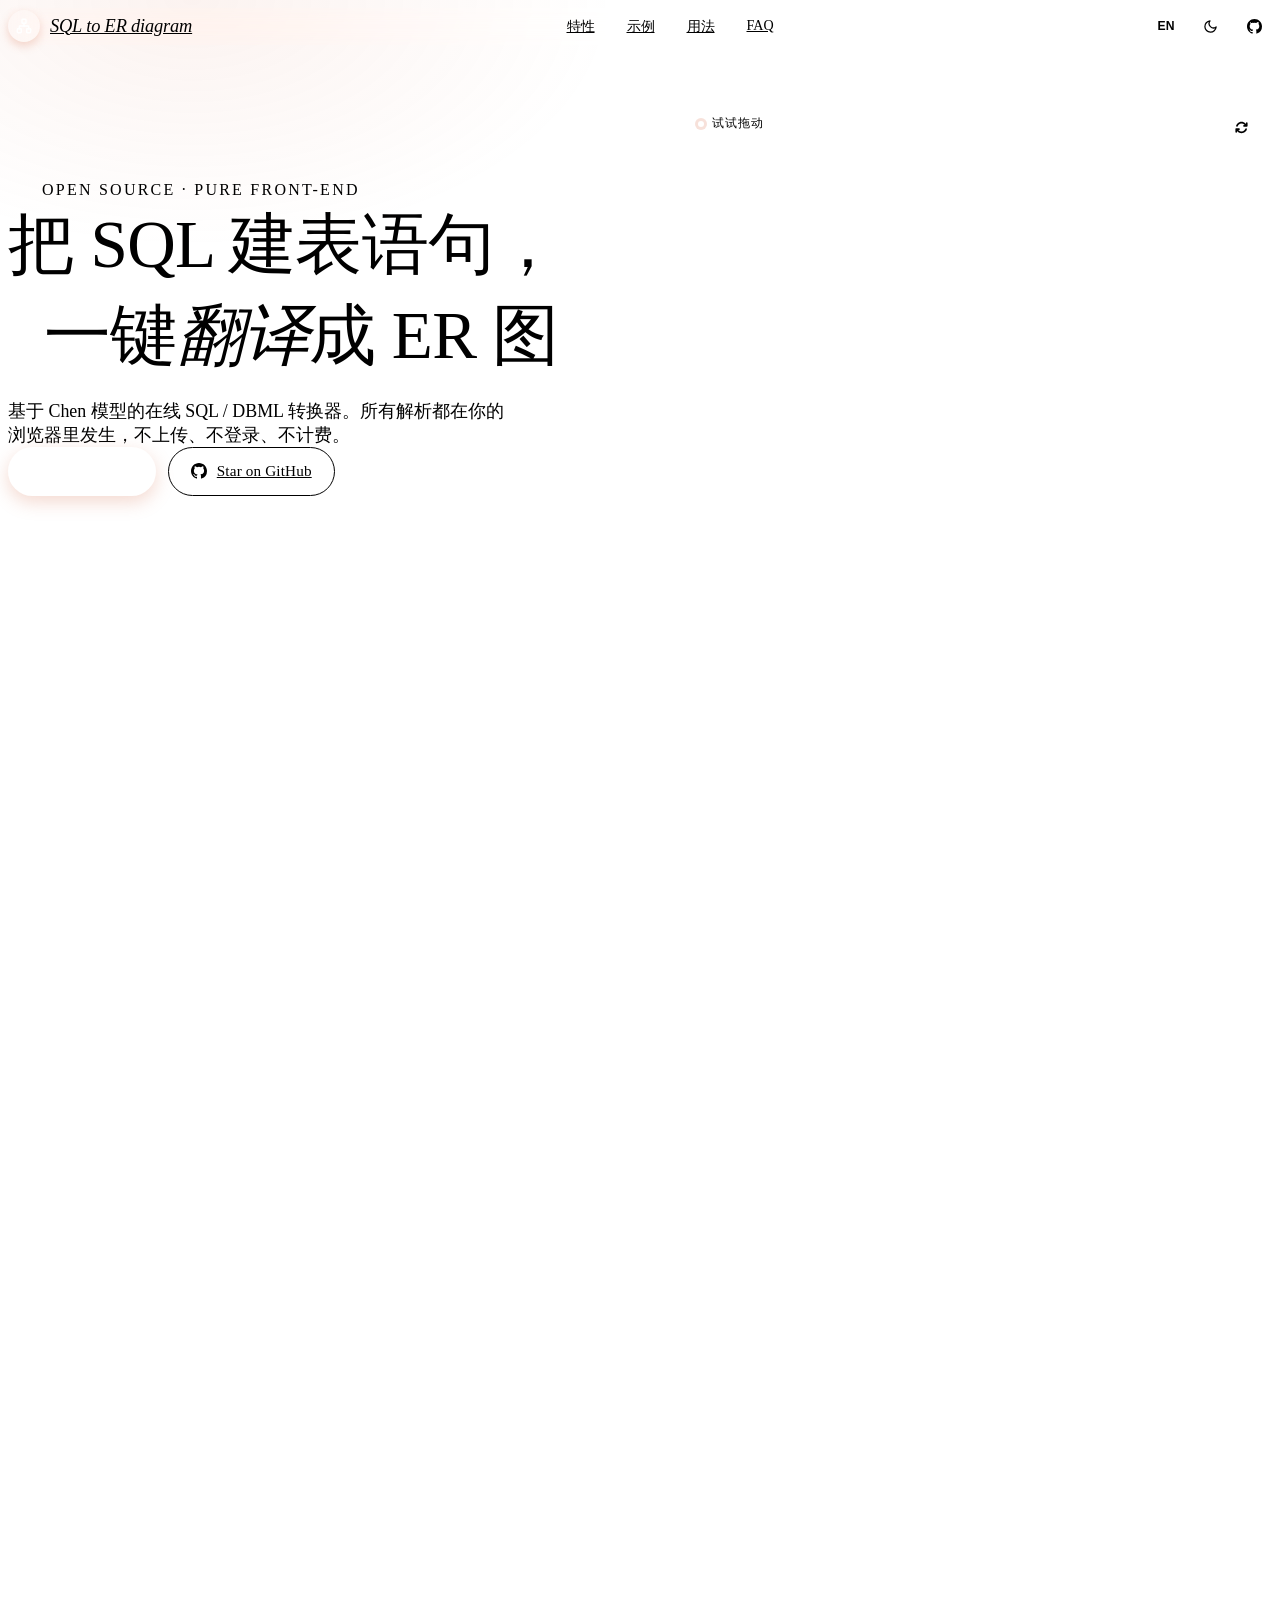
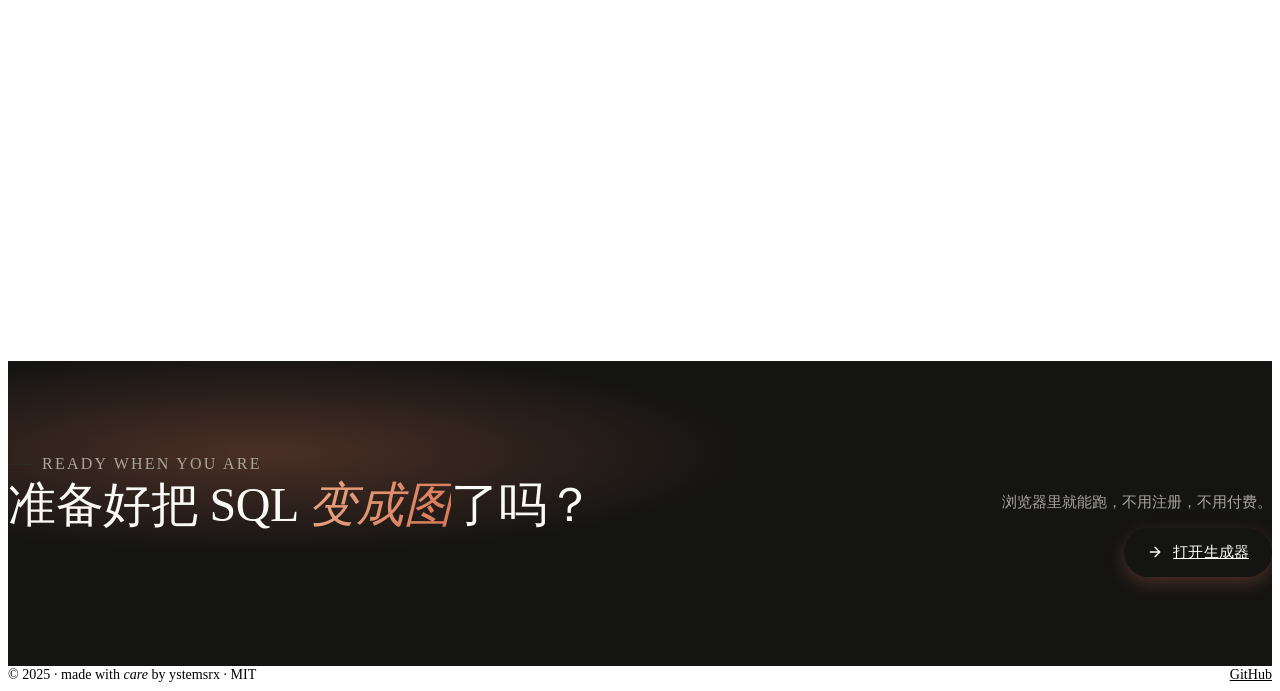
==== index.html @ 7aa025f8 "Add files via upload" ====
<!doctype html>
<html lang="zh-CN" data-theme="light">
  <head>
    <meta charset="UTF-8" />
    <meta name="viewport" content="width=device-width, initial-scale=1.0" />

    <!-- ── SEO: primary ────────────────────────────── -->
    <title>
      SQL 转 ER 图在线工具 · Chen 模型生成器 | SQL / DBML to ER Diagram — sql2er
    </title>
    <meta
      name="description"
      content="免费在线 SQL 转 ER 图工具：把 CREATE TABLE 建表语句或 DBML 一键生成 Chen 模型实体-关系图。纯前端运行，数据不出浏览器，无需登录、不埋点；支持 PostgreSQL / MySQL / SQLite 语法，节点可拖动、双击改名，可导出 SVG / PNG。Free online tool to convert SQL & DBML into Chen-model ER diagrams, 100% client-side and open source."
    />
    <meta
      name="keywords"
      content="SQL 转 ER 图, SQL 转 ER 图在线工具, 免费 SQL 转 ER 图,ER 图生成器, ER图在线生成, 实体关系图, Chen 模型, 陈氏模型, 数据库建模工具, CREATE TABLE 可视化, DBML 转 ER 图, 数据库 ER 图, PostgreSQL ER 图, MySQL ER 图, SQLite ER 图, 开源 ER 工具, sql2er, SQL to ER diagram, ER diagram generator, Chen model ERD, DBML to ER, database diagram, entity relationship diagram, free ER tool, open source ERD, PostgreSQL ER diagram, MySQL ER diagram"
    />
    <meta name="author" content="ystemsrx" />
    <meta
      name="robots"
      content="index, follow, max-image-preview:large, max-snippet:-1, max-video-preview:-1"
    />
    <meta
      name="googlebot"
      content="index, follow, max-image-preview:large, max-snippet:-1"
    />
    <meta name="bingbot" content="index, follow" />
    <meta
      name="theme-color"
      content="#ECE9E0"
      media="(prefers-color-scheme: light)"
    />
    <meta
      name="theme-color"
      content="#1A1916"
      media="(prefers-color-scheme: dark)"
    />
    <meta name="format-detection" content="telephone=no" />
    <meta name="referrer" content="strict-origin-when-cross-origin" />
    <meta name="application-name" content="sql2er" />
    <meta name="apple-mobile-web-app-title" content="sql2er" />
    <link rel="canonical" href="https://ystemsrx.github.io/sql_to_ER/" />
    <link
      rel="alternate"
      hreflang="zh-CN"
      href="https://ystemsrx.github.io/sql_to_ER/"
    />
    <link
      rel="alternate"
      hreflang="en"
      href="https://ystemsrx.github.io/sql_to_ER/"
    />
    <link
      rel="alternate"
      hreflang="x-default"
      href="https://ystemsrx.github.io/sql_to_ER/"
    />

    <!-- ── SEO: Open Graph ─────────────────────────── -->
    <meta property="og:type" content="website" />
    <meta property="og:site_name" content="sql2er · SQL 转 ER 图" />
    <meta
      property="og:title"
      content="SQL 转 ER 图在线工具 · Chen 模型生成器 | SQL / DBML to ER Diagram"
    />
    <meta
      property="og:description"
      content="把 SQL CREATE TABLE 或 DBML 一键转成 Chen 模型 ER 图，纯前端、开源、免登录。Turn SQL / DBML into Chen-model ER diagrams — free, open source, 100% client-side."
    />
    <meta property="og:url" content="https://ystemsrx.github.io/sql_to_ER/" />
    <meta
      property="og:image"
      content="https://ystemsrx.github.io/sql_to_ER/assets/eg1.png"
    />
    <meta
      property="og:image:alt"
      content="sql2er 生成的 Chen 模型 ER 图示例 / Example Chen-model ER diagram produced by sql2er"
    />
    <meta property="og:locale" content="zh_CN" />
    <meta property="og:locale:alternate" content="en_US" />

    <!-- ── SEO: Twitter Card ────────────────────────── -->
    <meta name="twitter:card" content="summary_large_image" />
    <meta
      name="twitter:title"
      content="SQL 转 ER 图在线工具 · Chen 模型生成器 | sql2er"
    />
    <meta
      name="twitter:description"
      content="把 SQL / DBML 一键生成 Chen 模型 ER 图，纯前端、开源、免登录。Free online SQL & DBML → Chen-model ER diagram generator."
    />
    <meta
      name="twitter:image"
      content="https://ystemsrx.github.io/sql_to_ER/assets/eg1.png"
    />
    <meta
      name="twitter:image:alt"
      content="sql2er 生成的 Chen 模型 ER 图示例"
    />
    <meta name="twitter:creator" content="@ystemsrx" />

    <!-- ── SEO: Schema.org JSON-LD ──────────────────── -->
    <script type="application/ld+json">
      {
        "@context": "https://schema.org",
        "@type": "SoftwareApplication",
        "name": "sql2er · SQL 转 ER 图",
        "alternateName": [
          "sql2er",
          "SQL to ER diagram",
          "SQL / DBML → ER Diagram Generator",
          "SQL 转 ER 图在线工具",
          "Chen 模型 ER 图生成器",
          "数据库 ER 图生成器"
        ],
        "description": "免费开源、纯前端的 SQL / DBML 转 Chen 模型 ER 图在线工具。Free, open-source, pure front-end tool that converts SQL CREATE TABLE statements and DBML into Chen-model ER diagrams.",
        "url": "https://ystemsrx.github.io/sql_to_ER/",
        "image": "https://ystemsrx.github.io/sql_to_ER/assets/eg1.png",
        "applicationCategory": "DeveloperApplication",
        "applicationSubCategory": "Database tool",
        "operatingSystem": "Any (browser)",
        "browserRequirements": "Requires JavaScript. Requires HTML5.",
        "offers": { "@type": "Offer", "price": "0", "priceCurrency": "USD" },
        "license": "https://opensource.org/licenses/MIT",
        "author": {
          "@type": "Person",
          "name": "ystemsrx",
          "url": "https://github.com/ystemsrx"
        },
        "codeRepository": "https://github.com/ystemsrx/sql_to_ER",
        "inLanguage": ["zh-CN", "en"],
        "keywords": "SQL 转 ER 图, ER 图生成器, Chen 模型, DBML, 数据库建模, CREATE TABLE 可视化, SQL to ER diagram, DBML to ER, entity relationship diagram, open source ERD",
        "featureList": [
          "解析 SQL CREATE TABLE 建表语句 / Parse SQL CREATE TABLE statements",
          "解析 DBML（Database Markup Language）/ Parse DBML",
          "生成 Chen 模型 ER 图（实体 / 关系 / 属性）/ Generate Chen-model ER diagrams",
          "力导向自动布局（force2）/ Force-directed auto layout",
          "节点拖拽编辑 / Drag-and-drop node editing",
          "双击重命名 / Double-click rename",
          "智能布局与对齐 / Smart layout and force-align",
          "导出 SVG / 图片 / Export as SVG / image",
          "100% 浏览器本地运行，不上传数据 / 100% client-side, no upload"
        ]
      }
    </script>
    <script type="application/ld+json">
      {
        "@context": "https://schema.org",
        "@type": "WebSite",
        "name": "sql2er · SQL 转 ER 图",
        "url": "https://ystemsrx.github.io/sql_to_ER/",
        "inLanguage": ["zh-CN", "en"],
        "publisher": {
          "@type": "Person",
          "name": "ystemsrx",
          "url": "https://github.com/ystemsrx"
        }
      }
    </script>
    <script type="application/ld+json">
      {
        "@context": "https://schema.org",
        "@type": "FAQPage",
        "mainEntity": [
          {
            "@type": "Question",
            "name": "sql2er 是什么？/ What is sql2er?",
            "acceptedAnswer": {
              "@type": "Answer",
              "text": "sql2er 是一个免费开源、纯前端的在线工具，可以把 SQL CREATE TABLE 建表语句或 DBML 一键转换成 Chen 模型的实体-关系（ER）图。sql2er is a free, open-source, pure front-end tool that turns SQL or DBML into Chen-model ER diagrams."
            }
          },
          {
            "@type": "Question",
            "name": "数据会被上传到服务器吗？/ Is my SQL uploaded anywhere?",
            "acceptedAnswer": {
              "@type": "Answer",
              "text": "不会。所有解析和渲染都在浏览器本地完成，SQL 内容不会离开你的设备。No. All parsing and rendering happen in your browser — your SQL never leaves your device."
            }
          },
          {
            "@type": "Question",
            "name": "支持哪些数据库方言？/ Which SQL dialects are supported?",
            "acceptedAnswer": {
              "@type": "Answer",
              "text": "支持常见的 PostgreSQL、MySQL、SQLite 等 CREATE TABLE 语法，也支持 DBML。Common PostgreSQL / MySQL / SQLite CREATE TABLE syntax is supported, as well as DBML."
            }
          }
        ]
      }
    </script>

    <!-- ── Favicon (inline SVG, network/diagram icon) ── -->
    <link
      rel="icon"
      type="image/svg+xml"
      href="data:image/svg+xml,%3Csvg xmlns='http://www.w3.org/2000/svg' viewBox='0 0 24 24' fill='none' stroke='%23D97757' stroke-width='2.2' stroke-linecap='round' stroke-linejoin='round'%3E%3Crect x='16' y='16' width='6' height='6' rx='1'/%3E%3Crect x='2' y='16' width='6' height='6' rx='1'/%3E%3Crect x='9' y='2' width='6' height='6' rx='1'/%3E%3Cpath d='M5 16v-3a1 1 0 0 1 1-1h12a1 1 0 0 1 1 1v3'/%3E%3Cpath d='M12 12V8'/%3E%3C/svg%3E"
    />

    <!-- 先字体，后 base -->

    <style>
      /* ─── 主题变量 ───────────────── */
      [data-theme="light"] {
        --bg: var(--color-bg-base);
        --bg-raised: var(--color-bg-raised);
        --bg-overlay: var(--color-bg-overlay);
        --ink: var(--color-text-primary);
        --ink-2: var(--color-text-secondary);
        --ink-3: var(--color-text-muted);
        --hair: var(--color-border-subtle);
        --rule: var(--color-border-default);
        --invert-bg: #141413;
        --invert-ink: #faf9f5;
        --invert-ink-2: #a9a69c;
        --invert-hair: #2b2a26;
      }
      [data-theme="dark"] {
        --bg: #1a1916;
        --bg-raised: #222119;
        --bg-overlay: #2a2822;
        --ink: #eae7dc;
        --ink-2: #a9a69c;
        --ink-3: #6b6860;
        --hair: #2e2d27;
        --rule: #3a3830;
        --invert-bg: #faf9f5;
        --invert-ink: #141413;
        --invert-ink-2: #4f4c45;
        --invert-hair: #d8d5cc;
      }

      html,
      body {
        background: var(--bg);
        color: var(--ink);
        font-family: var(--font-heading-cn);
        transition:
          background var(--duration-slow) var(--ease-default),
          color var(--duration-slow) var(--ease-default);
      }
      ::selection {
        background: var(--color-accent-orange);
        color: #fff;
      }

      /* 单一暖色晕染，克制 */
      body::before {
        content: "";
        position: fixed;
        inset: 0;
        z-index: -1;
        pointer-events: none;
        background: radial-gradient(
          ellipse 60% 50% at 15% 0%,
          rgba(217, 119, 87, 0.09) 0%,
          transparent 55%
        );
      }
      [data-theme="dark"] body::before {
        background: radial-gradient(
          ellipse 60% 50% at 15% 0%,
          rgba(217, 119, 87, 0.12) 0%,
          transparent 55%
        );
      }

      /* 排版 */
      .display {
        font-family: var(--font-display-cn);
        font-weight: var(--weight-regular);
        line-height: var(--leading-cn-tight);
        letter-spacing: -0.01em;
      }
      .display em {
        font-style: italic;
        color: var(--color-accent-warm);
      }
      .eyebrow {
        font-family: var(--font-heading);
        font-size: var(--text-xs);
        font-weight: var(--weight-medium);
        letter-spacing: 0.14em;
        text-transform: uppercase;
        color: var(--ink-2);
        display: inline-flex;
        align-items: center;
        gap: 10px;
      }
      .eyebrow::before {
        content: "";
        width: 24px;
        height: 1px;
        background: var(--rule);
      }

      /* ─── 导航 ───────────── */
      .nav {
        position: sticky;
        top: 0;
        z-index: 50;
        backdrop-filter: saturate(180%) blur(14px);
        -webkit-backdrop-filter: saturate(180%) blur(14px);
        background: color-mix(in srgb, var(--bg) 80%, transparent);
        border-bottom: 1px solid transparent;
        transition: border-color var(--duration-normal) var(--ease-default);
      }
      .nav.is-scrolled {
        border-bottom-color: var(--hair);
      }
      .nav-row {
        max-width: var(--max-width-full);
        margin: 0 auto;
        padding: 16px clamp(var(--space-6), 5vw, var(--space-16));
        display: grid;
        grid-template-columns: auto 1fr auto;
        align-items: center;
        gap: 24px;
      }
      .brand {
        display: inline-flex;
        align-items: center;
        gap: 10px;
        color: var(--ink);
      }
      .brand-mark {
        width: 32px;
        height: 32px;
        border-radius: 50%;
        background: var(--color-accent-orange);
        display: grid;
        place-items: center;
        color: #fff;
        box-shadow: 0 4px 10px rgba(217, 119, 87, 0.28);
        transition: transform var(--duration-normal) var(--ease-bounce);
      }
      .brand:hover .brand-mark {
        transform: rotate(-8deg) scale(1.05);
      }
      .brand-mark svg {
        width: 16px;
        height: 16px;
      }
      .brand-name {
        font-family: var(--font-display);
        font-style: italic;
        font-size: 1.15rem;
        letter-spacing: -0.01em;
        white-space: nowrap;
      }
      .nav-links {
        justify-self: center;
        display: flex;
        gap: 4px;
      }
      .nav-links a {
        font-family: var(--font-heading);
        font-size: 0.88rem;
        font-weight: 500;
        color: var(--ink-2);
        padding: 8px 14px;
        border-radius: 999px;
        transition:
          color var(--duration-fast) var(--ease-default),
          background var(--duration-fast) var(--ease-default);
      }
      .nav-links a:hover {
        color: var(--ink);
        background: var(--bg-raised);
      }
      .nav-actions {
        display: flex;
        gap: 8px;
        align-items: center;
      }
      .icon-btn {
        width: 36px;
        height: 36px;
        border-radius: 999px;
        border: 1px solid var(--rule);
        color: var(--ink-2);
        cursor: pointer;
        display: grid;
        place-items: center;
        background: transparent;
        transition: all var(--duration-fast) var(--ease-default);
      }
      .icon-btn:hover {
        color: var(--ink);
        border-color: var(--color-accent-orange);
        background: var(--bg-raised);
      }
      .icon-btn svg {
        width: 15px;
        height: 15px;
      }
      @media (max-width: 820px) {
        .nav-links {
          display: none;
        }
      }

      /* ─── 按钮 ───────────── */
      .btn {
        display: inline-flex;
        align-items: center;
        gap: 10px;
        padding: 13px 22px;
        border-radius: 999px;
        font-family: var(--font-heading);
        font-weight: 500;
        font-size: 0.95rem;
        letter-spacing: 0.01em;
        border: 1px solid transparent;
        cursor: pointer;
        transition:
          transform var(--duration-fast) var(--ease-default),
          background var(--duration-normal) var(--ease-default),
          color var(--duration-normal) var(--ease-default),
          box-shadow var(--duration-normal) var(--ease-default);
      }
      .btn svg {
        width: 16px;
        height: 16px;
      }
      .btn-primary {
        background: var(--color-accent-orange);
        color: #fff;
        box-shadow: 0 6px 18px rgba(217, 119, 87, 0.28);
      }
      .btn-primary:hover {
        transform: translateY(-2px);
        background: var(--color-accent-warm);
        box-shadow: 0 10px 26px rgba(201, 100, 66, 0.4);
      }
      .btn-ghost {
        background: transparent;
        color: var(--ink);
        border-color: var(--rule);
      }
      .btn-ghost:hover {
        transform: translateY(-2px);
        border-color: var(--ink);
        background: var(--bg-raised);
      }

      /* ─── Hero ───────────── */
      .hero {
        padding-block: clamp(32px, 4vw, 56px) clamp(40px, 5vw, 72px);
      }
      .hero-grid {
        max-width: var(--max-width-full);
        margin: 0 auto;
        padding-inline: clamp(var(--space-6), 5vw, var(--space-16));
        display: grid;
        grid-template-columns: 1fr 1fr;
        gap: clamp(32px, 5vw, 64px);
        align-items: center;
      }
      @media (max-width: 960px) {
        .hero-grid {
          grid-template-columns: 1fr;
        }
      }
      .hero-title {
        font-size: clamp(2.2rem, 5.4vw, 4.2rem);
        margin-top: var(--space-6);
        margin-bottom: var(--space-5);
      }
      .hero-title .line-2 {
        display: block;
        margin-left: clamp(0px, 3vw, 36px);
      }
      .hero-lead {
        font-family: var(--font-body-cn);
        font-size: clamp(1.02rem, 1.4vw, 1.18rem);
        color: var(--ink-2);
        line-height: var(--leading-cn-loose);
        max-width: 28em;
        margin-bottom: var(--space-8);
      }
      .hero-cta {
        display: flex;
        flex-wrap: wrap;
        gap: 12px;
      }

      /* ─── Hero 右侧：真实 ER 图 ─── */
      .er-stage {
        position: relative;
        aspect-ratio: 5 / 4;
        background: var(--bg-raised);
        border: 1px solid var(--hair);
        border-radius: var(--radius-xl);
        overflow: hidden;
        box-shadow: var(--shadow-elevated);
      }
      .er-chip {
        position: absolute;
        top: 14px;
        left: 14px;
        z-index: 2;
        pointer-events: none; /* 不拦截画布交互 */
        font-family: var(--font-heading);
        font-size: 0.72rem;
        font-weight: 500;
        letter-spacing: 0.08em;
        color: var(--ink-2);
        display: inline-flex;
        align-items: center;
        gap: 8px;
        padding: 6px 12px;
        border-radius: 999px;
        background: color-mix(in srgb, var(--bg-overlay) 85%, transparent);
        border: 1px solid var(--hair);
        backdrop-filter: blur(8px);
      }
      .er-chip::before {
        content: "";
        width: 6px;
        height: 6px;
        border-radius: 50%;
        background: var(--color-accent-orange);
        box-shadow: 0 0 0 3px rgba(217, 119, 87, 0.22);
        animation: blink 1.8s ease-in-out infinite;
      }
      @keyframes blink {
        0%,
        100% {
          opacity: 1;
          transform: scale(1);
        }
        50% {
          opacity: 0.4;
          transform: scale(0.85);
        }
      }

      .er-reset {
        position: absolute;
        top: 14px;
        right: 14px;
        z-index: 2;
        width: 34px;
        height: 34px;
        border-radius: 50%;
        background: color-mix(in srgb, var(--bg-overlay) 85%, transparent);
        border: 1px solid var(--hair);
        color: var(--ink-2);
        cursor: pointer;
        display: grid;
        place-items: center;
        backdrop-filter: blur(8px);
        transition:
          color var(--duration-fast) var(--ease-default),
          border-color var(--duration-fast) var(--ease-default),
          transform 500ms var(--ease-default);
      }
      .er-reset:hover {
        color: var(--color-accent-warm);
        border-color: var(--color-accent-orange);
        transform: rotate(-180deg);
      }
      .er-reset:active {
        transform: rotate(-360deg);
      }
      .er-reset > svg {
        width: 13px;
        height: 13px;
        display: block;
        fill: currentColor;
      }
      #hero-er {
        position: absolute;
        inset: 0;
        width: 100%;
        height: 100%;
        opacity: 1;
        transition: opacity 260ms var(--ease-default);
      }
      #hero-er canvas {
        display: block;
      }
      /* 构建期间：瞬间隐藏，避免用户看到未 fit 的大图一闪；
     移除该类后走 transition 平滑淡入 */
      .er-stage.is-building #hero-er {
        opacity: 0;
        transition: none;
      }
      .er-fallback {
        position: absolute;
        inset: 0;
        display: grid;
        place-items: center;
        color: var(--ink-3);
        font-family: var(--font-heading);
        font-size: 0.85rem;
        opacity: 0;
        pointer-events: none; /* 关键：opacity:0 不会自动禁用 pointer-events，必须显式加 */
        transition: opacity var(--duration-normal) var(--ease-default);
      }
      .er-stage.is-failed .er-fallback {
        opacity: 1;
        pointer-events: auto;
      }

      /* ─── 区块 ───────────── */
      section {
        padding-block: clamp(40px, 5vw, 72px) clamp(48px, 6vw, 88px);
        position: relative;
      }
      .container {
        max-width: var(--max-width-layout);
        margin: 0 auto;
        padding-inline: clamp(var(--space-6), 5vw, var(--space-16));
      }
      .section-head {
        margin-bottom: clamp(28px, 3.5vw, 48px);
        max-width: 36em;
      }
      .section-head h2 {
        font-family: var(--font-display-cn);
        font-weight: var(--weight-regular);
        font-size: clamp(1.9rem, 4vw, 2.8rem);
        line-height: var(--leading-cn-tight);
        letter-spacing: -0.01em;
        margin-top: var(--space-3);
        margin-bottom: var(--space-4);
      }
      .section-head h2 em {
        font-style: italic;
        color: var(--color-accent-warm);
      }
      .section-head p {
        font-family: var(--font-body-cn);
        color: var(--ink-2);
        font-size: 1.05rem;
        line-height: var(--leading-cn-loose);
        max-width: 28em;
      }

      /* ─── 特性（四条，编辑式）─── */
      .features {
        display: grid;
        grid-template-columns: repeat(2, 1fr);
        column-gap: clamp(32px, 4vw, 64px);
        row-gap: clamp(28px, 3.5vw, 48px);
      }
      @media (max-width: 720px) {
        .features {
          grid-template-columns: 1fr;
        }
      }
      .feat {
        display: grid;
        grid-template-columns: auto 1fr;
        gap: 20px;
        padding-top: var(--space-5);
        border-top: 1px solid var(--hair);
      }
      .feat-num {
        font-family: var(--font-display);
        font-style: italic;
        font-size: 1.2rem;
        color: var(--color-accent-warm);
        line-height: 1;
        padding-top: 4px;
      }
      .feat h3 {
        font-family: var(--font-heading-cn);
        font-weight: var(--weight-semibold);
        font-size: 1.1rem;
        margin-bottom: 8px;
        letter-spacing: -0.005em;
      }
      .feat p {
        font-family: var(--font-body-cn);
        color: var(--ink-2);
        font-size: 0.98rem;
        line-height: var(--leading-cn-loose);
      }

      /* ─── Demo ─── */
      .demo-card {
        background: var(--bg-raised);
        border: 1px solid var(--hair);
        border-radius: var(--radius-xl);
        overflow: hidden;
      }
      .demo-bar {
        display: flex;
        align-items: center;
        gap: 6px;
        padding: 12px 16px;
        background: var(--bg-overlay);
        border-bottom: 1px solid var(--hair);
      }
      .tab {
        padding: 7px 14px;
        border-radius: 999px;
        font-family: var(--font-heading);
        font-size: 0.85rem;
        font-weight: 500;
        color: var(--ink-2);
        cursor: pointer;
        background: transparent;
        border: 1px solid transparent;
        transition: all var(--duration-fast) var(--ease-default);
        display: inline-flex;
        align-items: center;
        gap: 8px;
      }
      .tab:hover {
        color: var(--ink);
      }
      .tab.is-active {
        color: var(--color-accent-warm);
        background: color-mix(
          in srgb,
          var(--color-accent-orange) 10%,
          transparent
        );
        border-color: color-mix(
          in srgb,
          var(--color-accent-orange) 30%,
          transparent
        );
      }
      .demo-actions {
        margin-left: auto;
        display: flex;
        gap: 8px;
      }
      .mini-btn {
        display: inline-flex;
        align-items: center;
        gap: 8px;
        padding: 6px 12px;
        border-radius: 999px;
        font-family: var(--font-heading);
        font-size: 0.8rem;
        font-weight: 500;
        color: var(--ink-2);
        background: transparent;
        border: 1px solid var(--rule);
        cursor: pointer;
        transition: all var(--duration-fast) var(--ease-default);
      }
      .mini-btn:hover {
        color: var(--color-accent-warm);
        border-color: var(--color-accent-orange);
      }
      .mini-btn svg {
        width: 13px;
        height: 13px;
      }

      .code-panel {
        display: none;
      }
      .code-panel.is-active {
        display: block;
      }
      .code-panel pre {
        margin: 0 !important;
        padding: clamp(20px, 2.5vw, 32px) clamp(20px, 3vw, 36px) !important;
        background: transparent !important;
        font-family: var(--font-mono) !important;
        font-size: 0.9rem !important;
        line-height: 1.7 !important;
        max-height: 360px;
        overflow: auto;
      }
      .code-panel code {
        font-family: var(--font-mono) !important;
      }

      .demo-foot {
        padding: 12px 20px;
        border-top: 1px solid var(--hair);
        background: color-mix(
          in srgb,
          var(--color-accent-orange) 5%,
          transparent
        );
        font-family: var(--font-body-cn);
        font-size: 0.9rem;
        color: var(--ink-2);
        display: flex;
        align-items: center;
        gap: 10px;
      }

      /* Prism 覆写（暖色）*/
      [data-theme="light"] .code-panel pre code {
        color: #2b2a25;
      }
      [data-theme="light"] .token.comment {
        color: #9b9890;
        font-style: italic;
      }
      [data-theme="light"] .token.keyword,
      [data-theme="light"] .token.atrule {
        color: #c96442;
        font-weight: 500;
      }
      [data-theme="light"] .token.string {
        color: #6b8f47;
      }
      [data-theme="light"] .token.number {
        color: #5a89b8;
      }
      [data-theme="light"] .token.function,
      [data-theme="light"] .token.class-name {
        color: #c9943a;
      }
      [data-theme="light"] .token.punctuation {
        color: #6b6860;
      }
      [data-theme="light"] .token.operator {
        color: #c96442;
      }
      [data-theme="dark"] .code-panel pre code {
        color: #d9d5c6;
      }
      [data-theme="dark"] .token.comment {
        color: #6b6860;
        font-style: italic;
      }
      [data-theme="dark"] .token.keyword {
        color: #e8a884;
        font-weight: 500;
      }
      [data-theme="dark"] .token.string {
        color: #a9c48a;
      }
      [data-theme="dark"] .token.number {
        color: #8fb5d9;
      }
      [data-theme="dark"] .token.function {
        color: #e0c47a;
      }
      [data-theme="dark"] .token.operator {
        color: #e8a884;
      }

      /* ─── Steps ─── */
      .steps {
        display: grid;
        grid-template-columns: repeat(5, 1fr);
        gap: 0;
        border-top: 1px solid var(--hair);
        border-bottom: 1px solid var(--hair);
      }
      @media (max-width: 900px) {
        .steps {
          grid-template-columns: 1fr 1fr;
        }
      }
      @media (max-width: 560px) {
        .steps {
          grid-template-columns: 1fr;
        }
      }
      .step {
        padding: clamp(24px, 3vw, 36px) clamp(16px, 2vw, 24px);
        border-right: 1px solid var(--hair);
        transition: background var(--duration-normal) var(--ease-default);
      }
      .step:last-child {
        border-right: none;
      }
      .step:hover {
        background: color-mix(
          in srgb,
          var(--color-accent-orange) 4%,
          transparent
        );
      }
      .step-num {
        font-family: var(--font-display);
        font-style: italic;
        font-weight: 400;
        font-size: 2rem;
        color: var(--color-accent-warm);
        line-height: 1;
        margin-bottom: var(--space-4);
      }
      .step h4 {
        font-family: var(--font-heading-cn);
        font-weight: var(--weight-semibold);
        font-size: 1rem;
        margin-bottom: 6px;
      }
      .step p {
        font-family: var(--font-body-cn);
        color: var(--ink-2);
        font-size: 0.93rem;
        line-height: 1.7;
      }
      @media (max-width: 900px) {
        .step {
          border-right: 1px solid var(--hair);
          border-bottom: 1px solid var(--hair);
        }
        .step:nth-child(even) {
          border-right: none;
        }
        .step:last-child {
          border-bottom: none;
        }
      }

      .callout {
        margin-top: var(--space-8);
        padding: var(--space-5) var(--space-6);
        background: color-mix(in srgb, var(--color-warning) 7%, transparent);
        border-left: 3px solid var(--color-warning);
        border-radius: 0 var(--radius-md) var(--radius-md) 0;
        font-family: var(--font-body-cn);
        color: var(--ink);
        font-size: 0.96rem;
        line-height: var(--leading-cn-loose);
      }
      .callout strong {
        font-family: var(--font-heading-cn);
        font-weight: var(--weight-semibold);
      }
      .callout code {
        font-family: var(--font-mono);
        font-size: 0.88em;
        padding: 1px 7px;
        border-radius: 4px;
        background: var(--bg-raised);
        border: 1px solid var(--hair);
      }

      /* ─── Chen 模型卡片 ─── */
      .chen-grid {
        display: grid;
        grid-template-columns: repeat(4, 1fr);
        gap: clamp(14px, 2vw, 20px);
      }
      @media (max-width: 900px) {
        .chen-grid {
          grid-template-columns: 1fr 1fr;
        }
      }
      .chen-card {
        background: var(--bg-raised);
        border: 1px solid var(--hair);
        border-radius: var(--radius-lg);
        padding: var(--space-6) var(--space-5);
        text-align: center;
        transition:
          transform var(--duration-normal) var(--ease-default),
          border-color var(--duration-normal) var(--ease-default);
      }
      .chen-card:hover {
        transform: translateY(-3px);
        border-color: var(--color-accent-orange);
      }
      .chen-shape {
        height: 60px;
        display: grid;
        place-items: center;
        color: var(--color-accent-warm);
        margin-bottom: var(--space-4);
        transition: transform var(--duration-normal) var(--ease-bounce);
      }
      .chen-card:hover .chen-shape {
        transform: scale(1.08);
      }
      .chen-card h4 {
        font-family: var(--font-heading-cn);
        font-weight: var(--weight-semibold);
        font-size: 0.98rem;
        margin-bottom: 4px;
      }
      .chen-card h4 em {
        font-family: var(--font-display);
        font-style: italic;
        color: var(--color-accent-warm);
        font-weight: 400;
        margin-right: 4px;
      }
      .chen-card p {
        font-family: var(--font-body-cn);
        color: var(--ink-2);
        font-size: 0.86rem;
      }

      /* ─── Gallery（简化：单图）─── */
      .fig {
        background: var(--bg-raised);
        border: 1px solid var(--hair);
        border-radius: var(--radius-lg);
        overflow: hidden;
        cursor: zoom-in;
        transition:
          transform var(--duration-normal) var(--ease-default),
          box-shadow var(--duration-normal) var(--ease-default);
      }
      .fig:hover {
        transform: translateY(-3px);
        box-shadow: var(--shadow-elevated);
      }
      .fig img {
        width: 100%;
        display: block;
        background: #fff;
      }
      .fig figcaption {
        padding: 14px 20px;
        border-top: 1px solid var(--hair);
        display: flex;
        align-items: baseline;
        justify-content: space-between;
        gap: 12px;
        font-family: var(--font-body-cn);
        color: var(--ink-2);
        font-size: 0.92rem;
      }
      .fig figcaption .tag {
        font-family: var(--font-display);
        font-style: italic;
        color: var(--color-accent-warm);
        font-size: 0.95rem;
      }

      /* ─── Lightbox ─── */
      .lightbox {
        position: fixed;
        inset: 0;
        z-index: 200;
        background: color-mix(in srgb, #141413 92%, transparent);
        backdrop-filter: blur(6px);
        display: grid;
        place-items: center;
        padding: clamp(20px, 4vw, 60px);
        opacity: 0;
        pointer-events: none;
        cursor: zoom-out;
        transition: opacity var(--duration-normal) var(--ease-default);
      }
      .lightbox.is-open {
        opacity: 1;
        pointer-events: auto;
      }
      .lightbox img {
        max-width: 100%;
        max-height: 100%;
        border-radius: var(--radius-md);
        box-shadow: 0 20px 80px rgba(0, 0, 0, 0.5);
      }

      /* ─── FAQ ─── */
      .faq {
        max-width: 760px;
        margin: 0 auto;
      }
      .faq details {
        border-top: 1px solid var(--hair);
        padding: var(--space-5) 0;
      }
      .faq details:last-of-type {
        border-bottom: 1px solid var(--hair);
      }
      .faq summary {
        list-style: none;
        cursor: pointer;
        display: flex;
        align-items: baseline;
        justify-content: space-between;
        gap: 16px;
        font-family: var(--font-display-cn);
        font-size: 1.15rem;
        font-weight: var(--weight-regular);
        color: var(--ink);
        transition: color var(--duration-fast) var(--ease-default);
      }
      .faq summary::-webkit-details-marker {
        display: none;
      }
      .faq summary:hover {
        color: var(--color-accent-warm);
      }
      .faq summary::after {
        content: "+";
        font-family: var(--font-display);
        font-style: italic;
        font-size: 1.5rem;
        color: var(--color-accent-warm);
        flex-shrink: 0;
        line-height: 1;
        transition: transform var(--duration-normal) var(--ease-default);
      }
      .faq details[open] summary::after {
        content: "–";
      }
      .faq summary::after {
        display: inline-block;
        transition: transform var(--duration-normal) var(--ease-default);
      }
      /* 平滑展开/折叠：用 JS 精确控制 height 过渡 */
      .faq-wrap {
        display: block; /* 覆盖 UA: details:not([open]) > *:not(summary){display:none} */
        height: 0; /* 初始闭合 */
        overflow: hidden;
        transition: height 340ms var(--ease-default);
        will-change: height;
      }
      .faq-body {
        padding-top: var(--space-3);
        font-family: var(--font-body-cn);
        color: var(--ink-2);
        font-size: 0.98rem;
        line-height: var(--leading-cn-loose);
        max-width: 36em;
        opacity: 0;
        transition: opacity 240ms var(--ease-default) 80ms;
      }
      .faq details[open] .faq-body {
        opacity: 1;
      }
      .faq-body code {
        font-family: var(--font-mono);
        font-size: 0.88em;
        padding: 1px 6px;
        border-radius: 4px;
        background: var(--bg-raised);
        border: 1px solid var(--hair);
      }

      /* ─── CTA ─── */
      /* 两种主题下都保持「深色卡片 + 暖橙高光」的调性，不做反转 */
      .cta {
        background: #141413;
        color: #faf9f5;
        padding-block: clamp(56px, 7vw, 96px);
        position: relative;
        overflow: hidden;
        /* 作用域覆盖 invert-* 变量，确保子元素里引用的 var 都走深色调 */
        --invert-bg: #141413;
        --invert-ink: #faf9f5;
        --invert-ink-2: #a9a69c;
        --invert-hair: #2b2a26;
      }
      [data-theme="dark"] .cta {
        background: #0d0c0a; /* 比页面背景更深一档，形成层次 */
        color: #faf9f5;
      }
      .cta::before {
        content: "";
        position: absolute;
        inset: 0;
        pointer-events: none;
        background: radial-gradient(
          ellipse 65% 55% at 20% 30%,
          rgba(217, 119, 87, 0.28) 0%,
          transparent 60%
        );
      }
      [data-theme="dark"] .cta::before {
        background: radial-gradient(
          ellipse 65% 55% at 20% 30%,
          rgba(217, 119, 87, 0.35) 0%,
          transparent 60%
        );
      }
      .cta-inner {
        position: relative;
        max-width: var(--max-width-layout);
        margin: 0 auto;
        padding-inline: clamp(var(--space-6), 5vw, var(--space-16));
        display: grid;
        grid-template-columns: 1.2fr 0.8fr;
        gap: clamp(28px, 4vw, 56px);
        align-items: end;
      }
      @media (max-width: 760px) {
        .cta-inner {
          grid-template-columns: 1fr;
          align-items: stretch;
        }
      }
      .cta .eyebrow {
        color: var(--invert-ink-2);
      }
      .cta .eyebrow::before {
        background: var(--invert-hair);
      }
      .cta-title {
        font-family: var(--font-display-cn);
        font-weight: var(--weight-regular);
        font-size: clamp(1.9rem, 4vw, 3rem);
        line-height: var(--leading-cn-tight);
        letter-spacing: -0.01em;
        margin-top: var(--space-4);
      }
      .cta-title em {
        font-style: italic;
        background: linear-gradient(120deg, #e8a884, #d97757);
        -webkit-background-clip: text;
        background-clip: text;
        -webkit-text-fill-color: transparent;
      }
      .cta-right {
        display: flex;
        flex-direction: column;
        gap: var(--space-5);
        align-items: flex-start;
      }
      @media (min-width: 761px) {
        .cta-right {
          align-items: flex-end;
        }
      }
      .cta-note {
        font-family: var(--font-body-cn);
        color: var(--invert-ink-2);
        font-size: 0.96rem;
        line-height: var(--leading-cn-loose);
        max-width: 24em;
      }

      /* ─── Footer ─── */
      footer {
        padding: var(--space-10) clamp(var(--space-6), 5vw, var(--space-16));
        max-width: var(--max-width-layout);
        margin: 0 auto;
        display: flex;
        justify-content: space-between;
        align-items: center;
        flex-wrap: wrap;
        gap: 16px;
        font-family: var(--font-heading);
        font-size: 0.88rem;
        color: var(--ink-2);
        border-top: 1px solid var(--hair);
      }
      footer a {
        color: var(--ink);
        transition: color var(--duration-fast) var(--ease-default);
      }
      footer a:hover {
        color: var(--color-accent-warm);
      }
      footer em {
        font-family: var(--font-display);
        font-style: italic;
        color: var(--color-accent-warm);
      }

      /* ─── 返回顶部 ─── */
      .to-top {
        position: fixed;
        right: 22px;
        bottom: 22px;
        z-index: 60;
        width: 42px;
        height: 42px;
        border-radius: 50%;
        background: var(--color-accent-orange);
        color: #fff;
        border: none;
        cursor: pointer;
        display: grid;
        place-items: center;
        box-shadow: 0 8px 20px rgba(217, 119, 87, 0.35);
        opacity: 0;
        transform: translateY(12px);
        pointer-events: none;
        transition: all var(--duration-normal) var(--ease-default);
      }
      .to-top.is-show {
        opacity: 1;
        transform: translateY(0);
        pointer-events: auto;
      }
      .to-top:hover {
        background: var(--color-accent-warm);
        transform: translateY(-2px);
      }
      .to-top svg {
        width: 15px;
        height: 15px;
      }

      /* ─── Toast ─── */
      .toast {
        position: fixed;
        left: 50%;
        bottom: 28px;
        transform: translateX(-50%) translateY(16px);
        z-index: 70;
        background: var(--invert-bg);
        color: var(--invert-ink);
        padding: 9px 18px;
        border-radius: 999px;
        font-family: var(--font-heading);
        font-size: 0.86rem;
        font-weight: 500;
        display: inline-flex;
        align-items: center;
        gap: 8px;
        box-shadow: var(--shadow-elevated);
        opacity: 0;
        pointer-events: none;
        transition: all var(--duration-normal) var(--ease-default);
      }
      .toast.is-show {
        opacity: 1;
        transform: translateX(-50%) translateY(0);
      }
      .toast svg {
        width: 14px;
        height: 14px;
        color: var(--color-accent-orange);
      }

      /* ─── Scroll reveal ─── */
      .scroll-reveal {
        opacity: 0;
        transform: translateY(20px);
        transition:
          opacity 520ms var(--ease-default),
          transform 520ms var(--ease-default);
      }
      .scroll-reveal.is-visible {
        opacity: 1;
        transform: none;
      }
    </style>
    <script type="module" crossorigin src="/assets/main-lKeCeuDW.js"></script>
    <link rel="modulepreload" crossorigin href="/assets/rolldown-runtime-C-57s9n3.js">
    <link rel="modulepreload" crossorigin href="/assets/layout-BadndsxJ.js">
    <link rel="modulepreload" crossorigin href="/assets/vendor-antv-D5A5Bvuv.js">
    <link rel="modulepreload" crossorigin href="/assets/vendor-g6-Ia0E6wXy.js">
    <link rel="modulepreload" crossorigin href="/assets/vendor-prism-B1w_dM-R.js">
    <link rel="stylesheet" crossorigin href="/assets/layout-4dGN_wgb.css">
    <link rel="stylesheet" crossorigin href="/assets/vendor-prism-D2nR6Vig.css">
  </head>

  <body>
    <!-- NAV -->
    <nav class="nav" id="nav" aria-label="主导航">
      <div class="nav-row">
        <a href="#" class="brand" aria-label="SQL to ER diagram">
          <span class="brand-mark" aria-hidden="true">
            <svg
              viewBox="0 0 24 24"
              fill="none"
              stroke="currentColor"
              stroke-width="2.2"
              stroke-linecap="round"
              stroke-linejoin="round"
            >
              <rect x="16" y="16" width="6" height="6" rx="1" />
              <rect x="2" y="16" width="6" height="6" rx="1" />
              <rect x="9" y="2" width="6" height="6" rx="1" />
              <path d="M5 16v-3a1 1 0 0 1 1-1h12a1 1 0 0 1 1 1v3" />
              <path d="M12 12V8" />
            </svg>
          </span>
          <span class="brand-name">SQL to ER diagram</span>
        </a>
        <div class="nav-links">
          <a href="#features" data-i18n="nav_features">特性</a>
          <a href="#demo" data-i18n="nav_demo">示例</a>
          <a href="#how" data-i18n="nav_how">用法</a>
          <a href="#faq" data-i18n="nav_faq">FAQ</a>
        </div>
        <div class="nav-actions">
          <button class="icon-btn" id="langBtn" aria-label="切换语言">
            <span
              id="langLabel"
              style="
                font-family: var(--font-heading);
                font-size: 0.76rem;
                font-weight: 600;
              "
              >EN</span
            >
          </button>
          <button class="icon-btn" id="themeBtn" aria-label="切换主题">
            <svg
              id="themeIcon"
              viewBox="0 0 24 24"
              fill="none"
              stroke="currentColor"
              stroke-width="2"
              stroke-linecap="round"
              stroke-linejoin="round"
            >
              <path d="M21 12.79A9 9 0 1 1 11.21 3 7 7 0 0 0 21 12.79z" />
            </svg>
          </button>
          <a
            class="icon-btn"
            href="https://github.com/ystemsrx/sql_to_ER"
            target="_blank"
            rel="noopener"
            aria-label="GitHub"
          >
            <svg viewBox="0 0 24 24" fill="currentColor">
              <path
                d="M12 0C5.37 0 0 5.37 0 12c0 5.3 3.44 9.8 8.2 11.39.6.11.82-.26.82-.58 0-.29-.01-1.04-.02-2.05-3.34.72-4.04-1.61-4.04-1.61-.55-1.39-1.34-1.76-1.34-1.76-1.09-.74.08-.73.08-.73 1.2.09 1.84 1.24 1.84 1.24 1.07 1.83 2.81 1.3 3.5 1 .11-.78.42-1.3.76-1.6-2.67-.3-5.47-1.33-5.47-5.93 0-1.31.47-2.38 1.24-3.22-.12-.3-.54-1.52.12-3.17 0 0 1.01-.32 3.3 1.23a11.5 11.5 0 0 1 6 0c2.29-1.55 3.3-1.23 3.3-1.23.66 1.65.24 2.87.12 3.17.77.84 1.23 1.91 1.23 3.22 0 4.61-2.8 5.62-5.48 5.92.43.37.82 1.1.82 2.22 0 1.61-.01 2.9-.01 3.3 0 .32.22.7.83.58A12 12 0 0 0 24 12c0-6.63-5.37-12-12-12z"
              />
            </svg>
          </a>
        </div>
      </div>
    </nav>

    <!-- HERO -->
    <header class="hero">
      <div class="hero-grid">
        <div>
          <span class="eyebrow"
            ><span data-i18n="badge">Open source · Pure front-end</span></span
          >
          <h1 class="display hero-title">
            <span data-i18n="hero1">把 SQL 建表语句，</span>
            <span class="line-2" data-i18n-html="hero2"
              >一键<em>翻译</em>成 ER 图</span
            >
          </h1>
          <p class="hero-lead" data-i18n="lead">
            基于 Chen 模型的在线 SQL / DBML
            转换器。所有解析都在你的浏览器里发生，不上传、不登录、不计费。
          </p>
          <div class="hero-cta">
            <a class="btn btn-primary" href="sql2er.html">
              <svg
                viewBox="0 0 24 24"
                fill="none"
                stroke="currentColor"
                stroke-width="2"
                stroke-linecap="round"
                stroke-linejoin="round"
              >
                <polyline points="5 12 19 12" />
                <polyline points="12 5 19 12 12 19" />
              </svg>
              <span data-i18n="cta1">打开生成器</span>
            </a>
            <a
              class="btn btn-ghost"
              href="https://github.com/ystemsrx/sql_to_ER"
              target="_blank"
              rel="noopener"
            >
              <svg viewBox="0 0 24 24" fill="currentColor">
                <path
                  d="M12 0C5.37 0 0 5.37 0 12c0 5.3 3.44 9.8 8.2 11.39.6.11.82-.26.82-.58 0-.29-.01-1.04-.02-2.05-3.34.72-4.04-1.61-4.04-1.61-.55-1.39-1.34-1.76-1.34-1.76-1.09-.74.08-.73.08-.73 1.2.09 1.84 1.24 1.84 1.24 1.07 1.83 2.81 1.3 3.5 1 .11-.78.42-1.3.76-1.6-2.67-.3-5.47-1.33-5.47-5.93 0-1.31.47-2.38 1.24-3.22-.12-.3-.54-1.52.12-3.17 0 0 1.01-.32 3.3 1.23a11.5 11.5 0 0 1 6 0c2.29-1.55 3.3-1.23 3.3-1.23.66 1.65.24 2.87.12 3.17.77.84 1.23 1.91 1.23 3.22 0 4.61-2.8 5.62-5.48 5.92.43.37.82 1.1.82 2.22 0 1.61-.01 2.9-.01 3.3 0 .32.22.7.83.58A12 12 0 0 0 24 12c0-6.63-5.37-12-12-12z"
                />
              </svg>
              <span data-i18n="cta2">Star on GitHub</span>
            </a>
          </div>
        </div>

        <!-- 真实 ER 图（G6 force2 默认布局）-->
        <div class="er-stage" id="erStage">
          <span class="er-chip" data-i18n="live">试试拖动</span>
          <button
            class="er-reset"
            id="erReset"
            aria-label="重置布局"
            title="重置布局"
          >
            <svg viewBox="0 0 512 512" aria-hidden="true" focusable="false">
              <path d="M105.1 202.6c7.7-21.8 20.2-42.3 37.8-59.8c62.5-62.5 163.8-62.5 226.3 0L386.3 160 352 160c-17.7 0-32 14.3-32 32s14.3 32 32 32l111.5 0c0 0 0 0 0 0l.4 0c17.7 0 32-14.3 32-32l0-112c0-17.7-14.3-32-32-32s-32 14.3-32 32l0 35.2L414.4 97.6c-87.5-87.5-229.3-87.5-316.8 0C73.2 122 55.6 150.7 44.8 181.4c-5.9 16.7 2.9 34.9 19.5 40.8s34.9-2.9 40.8-19.5zM39 289.3c-5 1.5-9.8 4.2-13.7 8.2c-4 4-6.7 8.8-8.1 14c-.3 1.2-.6 2.5-.8 3.8c-.3 1.7-.4 3.4-.4 5.1L16 432c0 17.7 14.3 32 32 32s32-14.3 32-32l0-35.1 17.6 17.5c0 0 0 0 0 0c87.5 87.4 229.3 87.4 316.7 0c24.4-24.4 42.1-53.1 52.9-83.8c5.9-16.7-2.9-34.9-19.5-40.8s-34.9 2.9-40.8 19.5c-7.7 21.8-20.2 42.3-37.8 59.8c-62.5 62.5-163.8 62.5-226.3 0l-.1-.1L125.6 352l34.4 0c17.7 0 32-14.3 32-32s-14.3-32-32-32L48.4 288c-1.6 0-3.2 .1-4.8 .3s-3.1 .5-4.6 1z" />
            </svg>
          </button>
          <div id="hero-er"></div>
          <div class="er-fallback" data-i18n="fallback">加载中…</div>
        </div>
      </div>
    </header>

    <!-- FEATURES -->
    <section id="features">
      <div class="container">
        <div class="section-head scroll-reveal">
          <span class="eyebrow"
            ><span data-i18n="f_eyebrow">Why this tool</span></span
          >
          <h2 data-i18n-html="f_title">轻量、<em>优雅</em>，直接能用</h2>
        </div>
        <div class="features">
          <div class="feat scroll-reveal">
            <div class="feat-num">01</div>
            <div>
              <h3 data-i18n="f1_t">纯前端，打开即用</h3>
              <p data-i18n="f1_d">
                解析在你的浏览器里完成，SQL 不会被上传到任何地方。
              </p>
            </div>
          </div>
          <div class="feat scroll-reveal">
            <div class="feat-num">02</div>
            <div>
              <h3 data-i18n="f2_t">同时支持 SQL 与 DBML</h3>
              <p data-i18n="f2_d">
                粘贴 CREATE TABLE 或 DBML Ref，自动识别并生成 Chen 模型。
              </p>
            </div>
          </div>
          <div class="feat scroll-reveal">
            <div class="feat-num">03</div>
            <div>
              <h3 data-i18n="f3_t">拖拽与双击编辑</h3>
              <p data-i18n="f3_d">
                节点可拖动，双击即可改名字，不用回到源代码反复生成。
              </p>
            </div>
          </div>
          <div class="feat scroll-reveal">
            <div class="feat-num">04</div>
            <div>
              <h3 data-i18n="f4_t">MIT 开源</h3>
              <p data-i18n="f4_d">
                代码完全开源，支持导出图片，欢迎 fork、提 issue、发 PR。
              </p>
            </div>
          </div>
        </div>
      </div>
    </section>

    <!-- DEMO -->
    <section id="demo">
      <div class="container">
        <div class="section-head scroll-reveal">
          <span class="eyebrow"
            ><span data-i18n="d_eyebrow">Try it out</span></span
          >
          <h2 data-i18n-html="d_title">两种输入，<em>一种</em>输出</h2>
          <p data-i18n="d_sub">
            切换标签看看不同格式，点「复制」然后粘到生成器里。
          </p>
        </div>

        <div class="demo-card scroll-reveal">
          <div class="demo-bar">
            <button class="tab is-active" data-tab="sql">SQL</button>
            <button class="tab" data-tab="dbml">DBML</button>
            <div class="demo-actions">
              <button class="mini-btn" id="copyBtn">
                <svg
                  viewBox="0 0 24 24"
                  fill="none"
                  stroke="currentColor"
                  stroke-width="2"
                  stroke-linecap="round"
                  stroke-linejoin="round"
                >
                  <rect x="9" y="9" width="13" height="13" rx="2" />
                  <path
                    d="M5 15H4a2 2 0 0 1-2-2V4a2 2 0 0 1 2-2h9a2 2 0 0 1 2 2v1"
                  />
                </svg>
                <span data-i18n="copy">复制</span>
              </button>
              <a
                class="mini-btn"
                href="sql2er.html"
                style="
                  color: var(--color-accent-warm);
                  border-color: color-mix(
                    in srgb,
                    var(--color-accent-orange) 35%,
                    transparent
                  );
                "
              >
                <svg
                  viewBox="0 0 24 24"
                  fill="none"
                  stroke="currentColor"
                  stroke-width="2"
                  stroke-linecap="round"
                  stroke-linejoin="round"
                >
                  <polygon points="5 3 19 12 5 21 5 3" />
                </svg>
                <span data-i18n="try">打开生成器</span>
              </a>
            </div>
          </div>

          <div class="code-panel is-active" data-panel="sql">
            <pre><code class="language-sql">CREATE TABLE users (
    id INT PRIMARY KEY,
    username VARCHAR(255) NOT NULL,
    email VARCHAR(255) UNIQUE
);

CREATE TABLE posts (
    id INT PRIMARY KEY,
    author_id INT,
    title VARCHAR(255),
    FOREIGN KEY (author_id) REFERENCES users(id)
);</code></pre>
          </div>
          <div class="code-panel" data-panel="dbml">
            <pre><code class="language-javascript">Table users {
  id INT [pk]
  username VARCHAR(255) [not null]
  email VARCHAR(255) [unique]
}

Table posts {
  id INT [pk]
  author_id INT
  title VARCHAR(255)
}

Ref: posts.author_id &gt; users.id</code></pre>
          </div>

          <div class="demo-foot">
            <svg
              width="16"
              height="16"
              viewBox="0 0 24 24"
              fill="none"
              stroke="currentColor"
              stroke-width="2"
              stroke-linecap="round"
              stroke-linejoin="round"
              style="color: var(--color-accent-warm); flex-shrink: 0"
            >
              <circle cx="12" cy="12" r="10" />
              <path d="M12 16v-4M12 8h.01" />
            </svg>
            <span data-i18n="d_hint"
              >粘到生成器左侧，点「生成 ER 图」即可。</span
            >
          </div>
        </div>
      </div>
    </section>

    <!-- HOW -->
    <section id="how">
      <div class="container">
        <div class="section-head scroll-reveal">
          <span class="eyebrow"
            ><span data-i18n="h_eyebrow">How it works</span></span
          >
          <h2 data-i18n-html="h_title">从粘贴到完成，<em>五步</em>以内</h2>
        </div>

        <div class="steps scroll-reveal">
          <div class="step">
            <div class="step-num">i.</div>
            <h4 data-i18n="s1_t">打开生成器</h4>
            <p data-i18n="s1_d">在线使用，或本地运行 Vite 开发服务器。</p>
          </div>
          <div class="step">
            <div class="step-num">ii.</div>
            <h4 data-i18n="s2_t">粘贴代码</h4>
            <p data-i18n="s2_d">SQL 或 DBML 都行，编辑器带语法高亮。</p>
          </div>
          <div class="step">
            <div class="step-num">iii.</div>
            <h4 data-i18n="s3_t">生成图</h4>
            <p data-i18n="s3_d">右侧立刻出现 Chen 模型可视化。</p>
          </div>
          <div class="step">
            <div class="step-num">iv.</div>
            <h4 data-i18n="s4_t">手动微调</h4>
            <p data-i18n="s4_d">拖节点、双击改名、滚轮缩放。</p>
          </div>
          <div class="step">
            <div class="step-num">v.</div>
            <h4 data-i18n="s5_t">智能布局</h4>
            <p data-i18n="s5_d">复杂图形一键整理，几秒排整齐。</p>
          </div>
        </div>

        <div class="callout scroll-reveal">
          <strong><span data-i18n="warn_t">本地运行提示：</span></strong>
          <span data-i18n="warn_d"
            >不能直接双击 sql2er.html，也不能直接 serve 源码目录。请执行
          </span>
          <code>npm run dev</code>
          <span data-i18n="warn_d2">，再访问 Vite 输出的 /sql2er.html 地址。</span>
        </div>
      </div>
    </section>

    <!-- CHEN -->
    <section id="chen">
      <div class="container">
        <div class="section-head scroll-reveal">
          <span class="eyebrow"
            ><span data-i18n="c_eyebrow">Shape semantics</span></span
          >
          <h2 data-i18n-html="c_title">Chen 模型<em>四件套</em></h2>
        </div>

        <div class="chen-grid">
          <div class="chen-card scroll-reveal">
            <div class="chen-shape">
              <svg width="88" height="48" viewBox="0 0 88 48">
                <rect
                  x="5"
                  y="5"
                  width="78"
                  height="38"
                  rx="3"
                  fill="none"
                  stroke="currentColor"
                  stroke-width="1.6"
                />
              </svg>
            </div>
            <h4><em>i.</em> <span data-i18n="c1_t">矩形 · 实体</span></h4>
            <p data-i18n="c1_d">对应数据库中的表</p>
          </div>
          <div class="chen-card scroll-reveal">
            <div class="chen-shape">
              <svg width="88" height="48" viewBox="0 0 88 48">
                <polygon
                  points="44,4 84,24 44,44 4,24"
                  fill="none"
                  stroke="currentColor"
                  stroke-width="1.6"
                />
              </svg>
            </div>
            <h4><em>ii.</em> <span data-i18n="c2_t">菱形 · 关系</span></h4>
            <p data-i18n="c2_d">对应表之间的外键关系</p>
          </div>
          <div class="chen-card scroll-reveal">
            <div class="chen-shape">
              <svg width="88" height="48" viewBox="0 0 88 48">
                <ellipse
                  cx="44"
                  cy="24"
                  rx="38"
                  ry="19"
                  fill="none"
                  stroke="currentColor"
                  stroke-width="1.6"
                />
              </svg>
            </div>
            <h4><em>iii.</em> <span data-i18n="c3_t">椭圆 · 属性</span></h4>
            <p data-i18n="c3_d">对应表中的列</p>
          </div>
          <div class="chen-card scroll-reveal">
            <div class="chen-shape">
              <svg width="88" height="48" viewBox="0 0 88 48">
                <ellipse
                  cx="44"
                  cy="21"
                  rx="30"
                  ry="14"
                  fill="none"
                  stroke="currentColor"
                  stroke-width="1.6"
                />
                <text
                  x="44"
                  y="25"
                  text-anchor="middle"
                  fill="currentColor"
                  font-size="11"
                  font-family="serif"
                  font-style="italic"
                  text-decoration="underline"
                >
                  id
                </text>
                <line
                  x1="34"
                  y1="42"
                  x2="54"
                  y2="42"
                  stroke="currentColor"
                  stroke-width="1.6"
                />
              </svg>
            </div>
            <h4><em>iv.</em> <span data-i18n="c4_t">下划线 · 主键</span></h4>
            <p data-i18n="c4_d">标识该属性为主键</p>
          </div>
        </div>
      </div>
    </section>

    <!-- GALLERY（简化：一张图）-->
    <section id="gallery">
      <div class="container" style="max-width: 860px">
        <div class="section-head scroll-reveal">
          <span class="eyebrow"
            ><span data-i18n="g_eyebrow">Showcase</span></span
          >
          <h2 data-i18n-html="g_title">真实输出<em>长这样</em></h2>
        </div>

        <figure class="fig scroll-reveal" data-lightbox>
          <img src="/assets/eg1-CbO6e0Pz.png" alt="示例" loading="lazy" />
          <figcaption>
            <span data-i18n="g_cap">一键「智能布局」后的整洁 ER 图</span>
            <span class="tag">eg.</span>
          </figcaption>
        </figure>
      </div>
    </section>

    <!-- FAQ -->
    <section id="faq">
      <div class="container">
        <div
          class="section-head scroll-reveal"
          style="text-align: center; margin-inline: auto"
        >
          <span class="eyebrow" style="justify-content: center"
            ><span>Questions</span></span
          >
          <h2 data-i18n-html="q_title">你可能想知道的<em>几件事</em></h2>
        </div>

        <div class="faq">
          <details class="scroll-reveal">
            <summary data-i18n="q1">数据会上传到服务器吗？</summary>
            <div class="faq-wrap">
              <div class="faq-body">
                <p data-i18n="a1">
                  不会。工具完全是纯前端的，所有 SQL
                  解析都在你的浏览器里完成。没有后端、没有日志，你粘贴的代码永远不会离开这个页面。
                </p>
              </div>
            </div>
          </details>
          <details class="scroll-reveal">
            <summary data-i18n="q2">和标准 Chen 模型有什么差别？</summary>
            <div class="faq-wrap">
              <div class="faq-body">
                <p data-i18n="a2">
                  为了自动化，工具默认用外键字段名作为菱形的标签，用表名 /
                  列名作为实体 / 属性。学术作业请双击图形改名，或改源 SQL
                  再重新生成。
                </p>
              </div>
            </div>
          </details>
          <details class="scroll-reveal">
            <summary data-i18n="q3">我双击 sql2er.html 打不开？</summary>
            <div class="faq-wrap">
              <div class="faq-body">
                <p data-i18n-html="a3_html">
                  源码需要 Vite 编译 TypeScript 和解析 npm 依赖。请执行
                  <code>npm install && npm run dev</code>，然后访问 Vite 输出的
                  <code>/sql2er.html</code> 地址。静态部署请先
                  <code>npm run build</code>，再服务 <code>dist/</code>。
                </p>
              </div>
            </div>
          </details>
          <details class="scroll-reveal">
            <summary data-i18n="q4">支持哪些 SQL 方言？</summary>
            <div class="faq-wrap">
              <div class="faq-body">
                <p data-i18n="a4">
                  解析以 PostgreSQL 方言为主，同时兼容常见的 MySQL / SQLite
                  CREATE TABLE 语法。外键无论写在列里还是尾部约束里都能识别。
                </p>
              </div>
            </div>
          </details>
        </div>
      </div>
    </section>

    <!-- CTA -->
    <section class="cta">
      <div class="cta-inner">
        <div>
          <span class="eyebrow"><span>Ready when you are</span></span>
          <h2 class="cta-title" data-i18n-html="cta_title">
            准备好把 SQL <em>变成图</em>了吗？
          </h2>
        </div>
        <div class="cta-right">
          <p class="cta-note" data-i18n="cta_note">
            浏览器里就能跑，不用注册，不用付费。
          </p>
          <a class="btn btn-primary" href="sql2er.html">
            <svg
              viewBox="0 0 24 24"
              fill="none"
              stroke="currentColor"
              stroke-width="2"
              stroke-linecap="round"
              stroke-linejoin="round"
            >
              <polyline points="5 12 19 12" />
              <polyline points="12 5 19 12 12 19" />
            </svg>
            <span data-i18n="cta_btn">打开生成器</span>
          </a>
        </div>
      </div>
    </section>

    <!-- FOOTER -->
    <footer>
      <span>
        © <span id="year">2025</span>
        <span data-i18n-html="foot_copy">
          · made with <em>care</em> by ystemsrx · MIT</span
        >
      </span>
      <a
        href="https://github.com/ystemsrx/sql_to_ER"
        target="_blank"
        rel="noopener"
        >GitHub</a
      >
    </footer>

    <!-- Back to top -->
    <button class="to-top" id="toTop" aria-label="返回顶部">
      <svg
        viewBox="0 0 24 24"
        fill="none"
        stroke="currentColor"
        stroke-width="2.2"
        stroke-linecap="round"
        stroke-linejoin="round"
      >
        <polyline points="18 15 12 9 6 15" />
      </svg>
    </button>

    <!-- Lightbox -->
    <div class="lightbox" id="lightbox"><img id="lightboxImg" alt="" /></div>

    <!-- Toast -->
    <div class="toast" id="toast">
      <svg
        viewBox="0 0 24 24"
        fill="none"
        stroke="currentColor"
        stroke-width="2.2"
        stroke-linecap="round"
        stroke-linejoin="round"
      >
        <polyline points="20 6 9 17 4 12" />
      </svg>
      <span id="toastText">已复制</span>
    </div>
  </body>
</html>
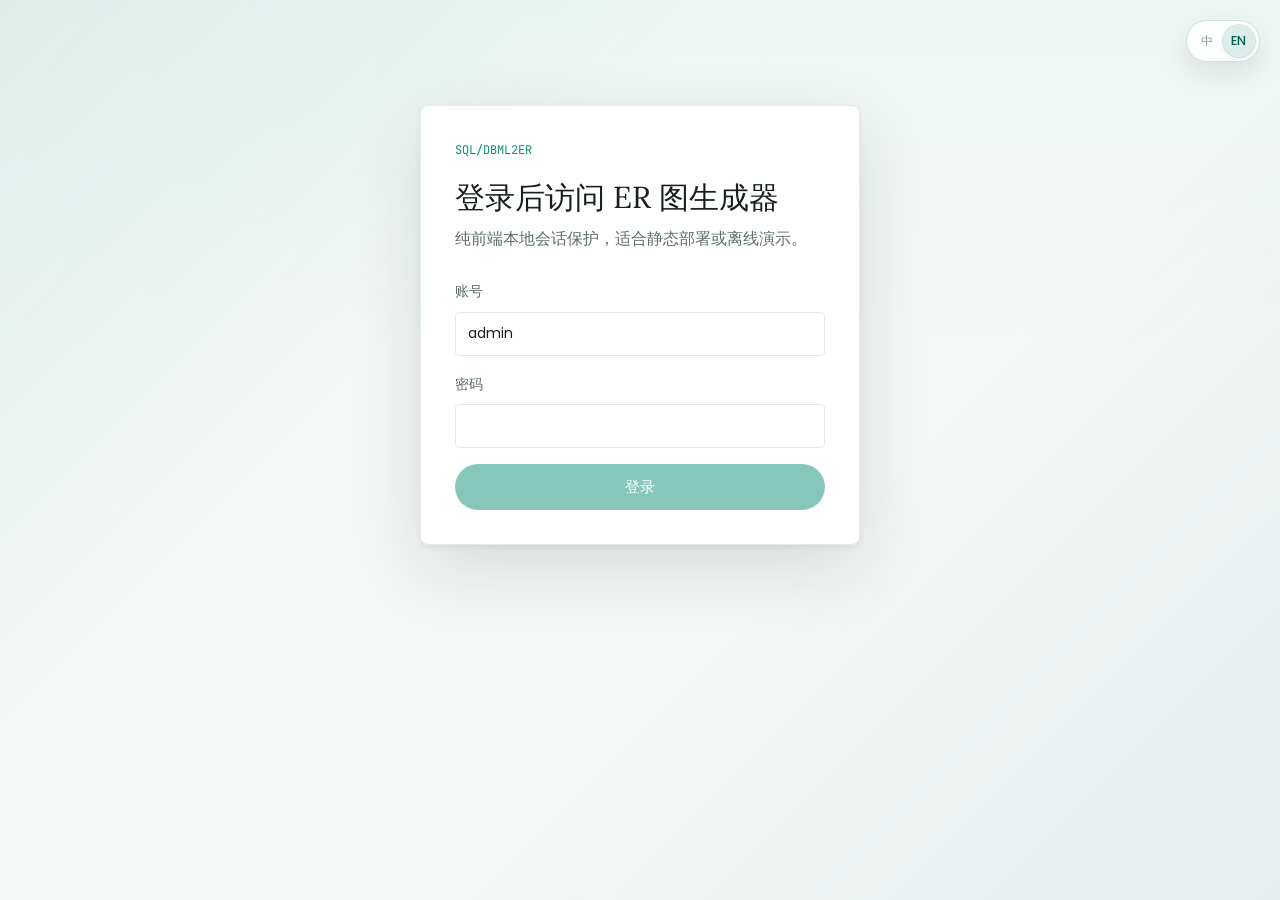
==== commit 32806404: "deploy github pages" ====
--- a/index.html
+++ b/index.html
@@ -1,1962 +1,22 @@
 <!doctype html>
-<html lang="zh-CN" data-theme="light">
+<html lang="zh-CN">
   <head>
     <meta charset="UTF-8" />
     <meta name="viewport" content="width=device-width, initial-scale=1.0" />
-
-    <!-- ── SEO: primary ────────────────────────────── -->
-    <title>
-      SQL 转 ER 图在线工具 · Chen 模型生成器 | SQL / DBML to ER Diagram — sql2er
-    </title>
     <meta
       name="description"
-      content="免费在线 SQL 转 ER 图工具：把 CREATE TABLE 建表语句或 DBML 一键生成 Chen 模型实体-关系图。纯前端运行，数据不出浏览器，无需登录、不埋点；支持 PostgreSQL / MySQL / SQLite 语法，节点可拖动、双击改名，可导出 SVG / PNG。Free online tool to convert SQL & DBML into Chen-model ER diagrams, 100% client-side and open source."
+      content="纯前端 SQL / DBML 转 Chen 模型 ER 图工具，支持布局、导出、历史快照和本地登录访问。"
     />
-    <meta
-      name="keywords"
-      content="SQL 转 ER 图, SQL 转 ER 图在线工具, 免费 SQL 转 ER 图,ER 图生成器, ER图在线生成, 实体关系图, Chen 模型, 陈氏模型, 数据库建模工具, CREATE TABLE 可视化, DBML 转 ER 图, 数据库 ER 图, PostgreSQL ER 图, MySQL ER 图, SQLite ER 图, 开源 ER 工具, sql2er, SQL to ER diagram, ER diagram generator, Chen model ERD, DBML to ER, database diagram, entity relationship diagram, free ER tool, open source ERD, PostgreSQL ER diagram, MySQL ER diagram"
-    />
-    <meta name="author" content="ystemsrx" />
-    <meta
-      name="robots"
-      content="index, follow, max-image-preview:large, max-snippet:-1, max-video-preview:-1"
-    />
-    <meta
-      name="googlebot"
-      content="index, follow, max-image-preview:large, max-snippet:-1"
-    />
-    <meta name="bingbot" content="index, follow" />
-    <meta
-      name="theme-color"
-      content="#ECE9E0"
-      media="(prefers-color-scheme: light)"
-    />
-    <meta
-      name="theme-color"
-      content="#1A1916"
-      media="(prefers-color-scheme: dark)"
-    />
-    <meta name="format-detection" content="telephone=no" />
-    <meta name="referrer" content="strict-origin-when-cross-origin" />
-    <meta name="application-name" content="sql2er" />
-    <meta name="apple-mobile-web-app-title" content="sql2er" />
-    <link rel="canonical" href="https://ystemsrx.github.io/sql_to_ER/" />
-    <link
-      rel="alternate"
-      hreflang="zh-CN"
-      href="https://ystemsrx.github.io/sql_to_ER/"
-    />
-    <link
-      rel="alternate"
-      hreflang="en"
-      href="https://ystemsrx.github.io/sql_to_ER/"
-    />
-    <link
-      rel="alternate"
-      hreflang="x-default"
-      href="https://ystemsrx.github.io/sql_to_ER/"
-    />
-
-    <!-- ── SEO: Open Graph ─────────────────────────── -->
-    <meta property="og:type" content="website" />
-    <meta property="og:site_name" content="sql2er · SQL 转 ER 图" />
-    <meta
-      property="og:title"
-      content="SQL 转 ER 图在线工具 · Chen 模型生成器 | SQL / DBML to ER Diagram"
-    />
-    <meta
-      property="og:description"
-      content="把 SQL CREATE TABLE 或 DBML 一键转成 Chen 模型 ER 图，纯前端、开源、免登录。Turn SQL / DBML into Chen-model ER diagrams — free, open source, 100% client-side."
-    />
-    <meta property="og:url" content="https://ystemsrx.github.io/sql_to_ER/" />
-    <meta
-      property="og:image"
-      content="https://ystemsrx.github.io/sql_to_ER/assets/eg1.png"
-    />
-    <meta
-      property="og:image:alt"
-      content="sql2er 生成的 Chen 模型 ER 图示例 / Example Chen-model ER diagram produced by sql2er"
-    />
-    <meta property="og:locale" content="zh_CN" />
-    <meta property="og:locale:alternate" content="en_US" />
-
-    <!-- ── SEO: Twitter Card ────────────────────────── -->
-    <meta name="twitter:card" content="summary_large_image" />
-    <meta
-      name="twitter:title"
-      content="SQL 转 ER 图在线工具 · Chen 模型生成器 | sql2er"
-    />
-    <meta
-      name="twitter:description"
-      content="把 SQL / DBML 一键生成 Chen 模型 ER 图，纯前端、开源、免登录。Free online SQL & DBML → Chen-model ER diagram generator."
-    />
-    <meta
-      name="twitter:image"
-      content="https://ystemsrx.github.io/sql_to_ER/assets/eg1.png"
-    />
-    <meta
-      name="twitter:image:alt"
-      content="sql2er 生成的 Chen 模型 ER 图示例"
-    />
-    <meta name="twitter:creator" content="@ystemsrx" />
-
-    <!-- ── SEO: Schema.org JSON-LD ──────────────────── -->
-    <script type="application/ld+json">
-      {
-        "@context": "https://schema.org",
-        "@type": "SoftwareApplication",
-        "name": "sql2er · SQL 转 ER 图",
-        "alternateName": [
-          "sql2er",
-          "SQL to ER diagram",
-          "SQL / DBML → ER Diagram Generator",
-          "SQL 转 ER 图在线工具",
-          "Chen 模型 ER 图生成器",
-          "数据库 ER 图生成器"
-        ],
-        "description": "免费开源、纯前端的 SQL / DBML 转 Chen 模型 ER 图在线工具。Free, open-source, pure front-end tool that converts SQL CREATE TABLE statements and DBML into Chen-model ER diagrams.",
-        "url": "https://ystemsrx.github.io/sql_to_ER/",
-        "image": "https://ystemsrx.github.io/sql_to_ER/assets/eg1.png",
-        "applicationCategory": "DeveloperApplication",
-        "applicationSubCategory": "Database tool",
-        "operatingSystem": "Any (browser)",
-        "browserRequirements": "Requires JavaScript. Requires HTML5.",
-        "offers": { "@type": "Offer", "price": "0", "priceCurrency": "USD" },
-        "license": "https://opensource.org/licenses/MIT",
-        "author": {
-          "@type": "Person",
-          "name": "ystemsrx",
-          "url": "https://github.com/ystemsrx"
-        },
-        "codeRepository": "https://github.com/ystemsrx/sql_to_ER",
-        "inLanguage": ["zh-CN", "en"],
-        "keywords": "SQL 转 ER 图, ER 图生成器, Chen 模型, DBML, 数据库建模, CREATE TABLE 可视化, SQL to ER diagram, DBML to ER, entity relationship diagram, open source ERD",
-        "featureList": [
-          "解析 SQL CREATE TABLE 建表语句 / Parse SQL CREATE TABLE statements",
-          "解析 DBML（Database Markup Language）/ Parse DBML",
-          "生成 Chen 模型 ER 图（实体 / 关系 / 属性）/ Generate Chen-model ER diagrams",
-          "力导向自动布局（force2）/ Force-directed auto layout",
-          "节点拖拽编辑 / Drag-and-drop node editing",
-          "双击重命名 / Double-click rename",
-          "智能布局与对齐 / Smart layout and force-align",
-          "导出 SVG / 图片 / Export as SVG / image",
-          "100% 浏览器本地运行，不上传数据 / 100% client-side, no upload"
-        ]
-      }
-    </script>
-    <script type="application/ld+json">
-      {
-        "@context": "https://schema.org",
-        "@type": "WebSite",
-        "name": "sql2er · SQL 转 ER 图",
-        "url": "https://ystemsrx.github.io/sql_to_ER/",
-        "inLanguage": ["zh-CN", "en"],
-        "publisher": {
-          "@type": "Person",
-          "name": "ystemsrx",
-          "url": "https://github.com/ystemsrx"
-        }
-      }
-    </script>
-    <script type="application/ld+json">
-      {
-        "@context": "https://schema.org",
-        "@type": "FAQPage",
-        "mainEntity": [
-          {
-            "@type": "Question",
-            "name": "sql2er 是什么？/ What is sql2er?",
-            "acceptedAnswer": {
-              "@type": "Answer",
-              "text": "sql2er 是一个免费开源、纯前端的在线工具，可以把 SQL CREATE TABLE 建表语句或 DBML 一键转换成 Chen 模型的实体-关系（ER）图。sql2er is a free, open-source, pure front-end tool that turns SQL or DBML into Chen-model ER diagrams."
-            }
-          },
-          {
-            "@type": "Question",
-            "name": "数据会被上传到服务器吗？/ Is my SQL uploaded anywhere?",
-            "acceptedAnswer": {
-              "@type": "Answer",
-              "text": "不会。所有解析和渲染都在浏览器本地完成，SQL 内容不会离开你的设备。No. All parsing and rendering happen in your browser — your SQL never leaves your device."
-            }
-          },
-          {
-            "@type": "Question",
-            "name": "支持哪些数据库方言？/ Which SQL dialects are supported?",
-            "acceptedAnswer": {
-              "@type": "Answer",
-              "text": "支持常见的 PostgreSQL、MySQL、SQLite 等 CREATE TABLE 语法，也支持 DBML。Common PostgreSQL / MySQL / SQLite CREATE TABLE syntax is supported, as well as DBML."
-            }
-          }
-        ]
-      }
-    </script>
-
-    <!-- ── Favicon (inline SVG, network/diagram icon) ── -->
-    <link
-      rel="icon"
-      type="image/svg+xml"
-      href="data:image/svg+xml,%3Csvg xmlns='http://www.w3.org/2000/svg' viewBox='0 0 24 24' fill='none' stroke='%23D97757' stroke-width='2.2' stroke-linecap='round' stroke-linejoin='round'%3E%3Crect x='16' y='16' width='6' height='6' rx='1'/%3E%3Crect x='2' y='16' width='6' height='6' rx='1'/%3E%3Crect x='9' y='2' width='6' height='6' rx='1'/%3E%3Cpath d='M5 16v-3a1 1 0 0 1 1-1h12a1 1 0 0 1 1 1v3'/%3E%3Cpath d='M12 12V8'/%3E%3C/svg%3E"
-    />
-
-    <!-- 先字体，后 base -->
-
-    <style>
-      /* ─── 主题变量 ───────────────── */
-      [data-theme="light"] {
-        --bg: var(--color-bg-base);
-        --bg-raised: var(--color-bg-raised);
-        --bg-overlay: var(--color-bg-overlay);
-        --ink: var(--color-text-primary);
-        --ink-2: var(--color-text-secondary);
-        --ink-3: var(--color-text-muted);
-        --hair: var(--color-border-subtle);
-        --rule: var(--color-border-default);
-        --invert-bg: #141413;
-        --invert-ink: #faf9f5;
-        --invert-ink-2: #a9a69c;
-        --invert-hair: #2b2a26;
-      }
-      [data-theme="dark"] {
-        --bg: #1a1916;
-        --bg-raised: #222119;
-        --bg-overlay: #2a2822;
-        --ink: #eae7dc;
-        --ink-2: #a9a69c;
-        --ink-3: #6b6860;
-        --hair: #2e2d27;
-        --rule: #3a3830;
-        --invert-bg: #faf9f5;
-        --invert-ink: #141413;
-        --invert-ink-2: #4f4c45;
-        --invert-hair: #d8d5cc;
-      }
-
-      html,
-      body {
-        background: var(--bg);
-        color: var(--ink);
-        font-family: var(--font-heading-cn);
-        transition:
-          background var(--duration-slow) var(--ease-default),
-          color var(--duration-slow) var(--ease-default);
-      }
-      ::selection {
-        background: var(--color-accent-orange);
-        color: #fff;
-      }
-
-      /* 单一暖色晕染，克制 */
-      body::before {
-        content: "";
-        position: fixed;
-        inset: 0;
-        z-index: -1;
-        pointer-events: none;
-        background: radial-gradient(
-          ellipse 60% 50% at 15% 0%,
-          rgba(217, 119, 87, 0.09) 0%,
-          transparent 55%
-        );
-      }
-      [data-theme="dark"] body::before {
-        background: radial-gradient(
-          ellipse 60% 50% at 15% 0%,
-          rgba(217, 119, 87, 0.12) 0%,
-          transparent 55%
-        );
-      }
-
-      /* 排版 */
-      .display {
-        font-family: var(--font-display-cn);
-        font-weight: var(--weight-regular);
-        line-height: var(--leading-cn-tight);
-        letter-spacing: -0.01em;
-      }
-      .display em {
-        font-style: italic;
-        color: var(--color-accent-warm);
-      }
-      .eyebrow {
-        font-family: var(--font-heading);
-        font-size: var(--text-xs);
-        font-weight: var(--weight-medium);
-        letter-spacing: 0.14em;
-        text-transform: uppercase;
-        color: var(--ink-2);
-        display: inline-flex;
-        align-items: center;
-        gap: 10px;
-      }
-      .eyebrow::before {
-        content: "";
-        width: 24px;
-        height: 1px;
-        background: var(--rule);
-      }
-
-      /* ─── 导航 ───────────── */
-      .nav {
-        position: sticky;
-        top: 0;
-        z-index: 50;
-        backdrop-filter: saturate(180%) blur(14px);
-        -webkit-backdrop-filter: saturate(180%) blur(14px);
-        background: color-mix(in srgb, var(--bg) 80%, transparent);
-        border-bottom: 1px solid transparent;
-        transition: border-color var(--duration-normal) var(--ease-default);
-      }
-      .nav.is-scrolled {
-        border-bottom-color: var(--hair);
-      }
-      .nav-row {
-        max-width: var(--max-width-full);
-        margin: 0 auto;
-        padding: 16px clamp(var(--space-6), 5vw, var(--space-16));
-        display: grid;
-        grid-template-columns: auto 1fr auto;
-        align-items: center;
-        gap: 24px;
-      }
-      .brand {
-        display: inline-flex;
-        align-items: center;
-        gap: 10px;
-        color: var(--ink);
-      }
-      .brand-mark {
-        width: 32px;
-        height: 32px;
-        border-radius: 50%;
-        background: var(--color-accent-orange);
-        display: grid;
-        place-items: center;
-        color: #fff;
-        box-shadow: 0 4px 10px rgba(217, 119, 87, 0.28);
-        transition: transform var(--duration-normal) var(--ease-bounce);
-      }
-      .brand:hover .brand-mark {
-        transform: rotate(-8deg) scale(1.05);
-      }
-      .brand-mark svg {
-        width: 16px;
-        height: 16px;
-      }
-      .brand-name {
-        font-family: var(--font-display);
-        font-style: italic;
-        font-size: 1.15rem;
-        letter-spacing: -0.01em;
-        white-space: nowrap;
-      }
-      .nav-links {
-        justify-self: center;
-        display: flex;
-        gap: 4px;
-      }
-      .nav-links a {
-        font-family: var(--font-heading);
-        font-size: 0.88rem;
-        font-weight: 500;
-        color: var(--ink-2);
-        padding: 8px 14px;
-        border-radius: 999px;
-        transition:
-          color var(--duration-fast) var(--ease-default),
-          background var(--duration-fast) var(--ease-default);
-      }
-      .nav-links a:hover {
-        color: var(--ink);
-        background: var(--bg-raised);
-      }
-      .nav-actions {
-        display: flex;
-        gap: 8px;
-        align-items: center;
-      }
-      .icon-btn {
-        width: 36px;
-        height: 36px;
-        border-radius: 999px;
-        border: 1px solid var(--rule);
-        color: var(--ink-2);
-        cursor: pointer;
-        display: grid;
-        place-items: center;
-        background: transparent;
-        transition: all var(--duration-fast) var(--ease-default);
-      }
-      .icon-btn:hover {
-        color: var(--ink);
-        border-color: var(--color-accent-orange);
-        background: var(--bg-raised);
-      }
-      .icon-btn svg {
-        width: 15px;
-        height: 15px;
-      }
-      @media (max-width: 820px) {
-        .nav-links {
-          display: none;
-        }
-      }
-
-      /* ─── 按钮 ───────────── */
-      .btn {
-        display: inline-flex;
-        align-items: center;
-        gap: 10px;
-        padding: 13px 22px;
-        border-radius: 999px;
-        font-family: var(--font-heading);
-        font-weight: 500;
-        font-size: 0.95rem;
-        letter-spacing: 0.01em;
-        border: 1px solid transparent;
-        cursor: pointer;
-        transition:
-          transform var(--duration-fast) var(--ease-default),
-          background var(--duration-normal) var(--ease-default),
-          color var(--duration-normal) var(--ease-default),
-          box-shadow var(--duration-normal) var(--ease-default);
-      }
-      .btn svg {
-        width: 16px;
-        height: 16px;
-      }
-      .btn-primary {
-        background: var(--color-accent-orange);
-        color: #fff;
-        box-shadow: 0 6px 18px rgba(217, 119, 87, 0.28);
-      }
-      .btn-primary:hover {
-        transform: translateY(-2px);
-        background: var(--color-accent-warm);
-        box-shadow: 0 10px 26px rgba(201, 100, 66, 0.4);
-      }
-      .btn-ghost {
-        background: transparent;
-        color: var(--ink);
-        border-color: var(--rule);
-      }
-      .btn-ghost:hover {
-        transform: translateY(-2px);
-        border-color: var(--ink);
-        background: var(--bg-raised);
-      }
-
-      /* ─── Hero ───────────── */
-      .hero {
-        padding-block: clamp(32px, 4vw, 56px) clamp(40px, 5vw, 72px);
-      }
-      .hero-grid {
-        max-width: var(--max-width-full);
-        margin: 0 auto;
-        padding-inline: clamp(var(--space-6), 5vw, var(--space-16));
-        display: grid;
-        grid-template-columns: 1fr 1fr;
-        gap: clamp(32px, 5vw, 64px);
-        align-items: center;
-      }
-      @media (max-width: 960px) {
-        .hero-grid {
-          grid-template-columns: 1fr;
-        }
-      }
-      .hero-title {
-        font-size: clamp(2.2rem, 5.4vw, 4.2rem);
-        margin-top: var(--space-6);
-        margin-bottom: var(--space-5);
-      }
-      .hero-title .line-2 {
-        display: block;
-        margin-left: clamp(0px, 3vw, 36px);
-      }
-      .hero-lead {
-        font-family: var(--font-body-cn);
-        font-size: clamp(1.02rem, 1.4vw, 1.18rem);
-        color: var(--ink-2);
-        line-height: var(--leading-cn-loose);
-        max-width: 28em;
-        margin-bottom: var(--space-8);
-      }
-      .hero-cta {
-        display: flex;
-        flex-wrap: wrap;
-        gap: 12px;
-      }
-
-      /* ─── Hero 右侧：真实 ER 图 ─── */
-      .er-stage {
-        position: relative;
-        aspect-ratio: 5 / 4;
-        background: var(--bg-raised);
-        border: 1px solid var(--hair);
-        border-radius: var(--radius-xl);
-        overflow: hidden;
-        box-shadow: var(--shadow-elevated);
-      }
-      .er-chip {
-        position: absolute;
-        top: 14px;
-        left: 14px;
-        z-index: 2;
-        pointer-events: none; /* 不拦截画布交互 */
-        font-family: var(--font-heading);
-        font-size: 0.72rem;
-        font-weight: 500;
-        letter-spacing: 0.08em;
-        color: var(--ink-2);
-        display: inline-flex;
-        align-items: center;
-        gap: 8px;
-        padding: 6px 12px;
-        border-radius: 999px;
-        background: color-mix(in srgb, var(--bg-overlay) 85%, transparent);
-        border: 1px solid var(--hair);
-        backdrop-filter: blur(8px);
-      }
-      .er-chip::before {
-        content: "";
-        width: 6px;
-        height: 6px;
-        border-radius: 50%;
-        background: var(--color-accent-orange);
-        box-shadow: 0 0 0 3px rgba(217, 119, 87, 0.22);
-        animation: blink 1.8s ease-in-out infinite;
-      }
-      @keyframes blink {
-        0%,
-        100% {
-          opacity: 1;
-          transform: scale(1);
-        }
-        50% {
-          opacity: 0.4;
-          transform: scale(0.85);
-        }
-      }
-
-      .er-reset {
-        position: absolute;
-        top: 14px;
-        right: 14px;
-        z-index: 2;
-        width: 34px;
-        height: 34px;
-        border-radius: 50%;
-        background: color-mix(in srgb, var(--bg-overlay) 85%, transparent);
-        border: 1px solid var(--hair);
-        color: var(--ink-2);
-        cursor: pointer;
-        display: grid;
-        place-items: center;
-        backdrop-filter: blur(8px);
-        transition:
-          color var(--duration-fast) var(--ease-default),
-          border-color var(--duration-fast) var(--ease-default),
-          transform 500ms var(--ease-default);
-      }
-      .er-reset:hover {
-        color: var(--color-accent-warm);
-        border-color: var(--color-accent-orange);
-        transform: rotate(-180deg);
-      }
-      .er-reset:active {
-        transform: rotate(-360deg);
-      }
-      .er-reset > svg {
-        width: 13px;
-        height: 13px;
-        display: block;
-        fill: currentColor;
-      }
-      #hero-er {
-        position: absolute;
-        inset: 0;
-        width: 100%;
-        height: 100%;
-        opacity: 1;
-        transition: opacity 260ms var(--ease-default);
-      }
-      #hero-er canvas {
-        display: block;
-      }
-      /* 构建期间：瞬间隐藏，避免用户看到未 fit 的大图一闪；
-     移除该类后走 transition 平滑淡入 */
-      .er-stage.is-building #hero-er {
-        opacity: 0;
-        transition: none;
-      }
-      .er-fallback {
-        position: absolute;
-        inset: 0;
-        display: grid;
-        place-items: center;
-        color: var(--ink-3);
-        font-family: var(--font-heading);
-        font-size: 0.85rem;
-        opacity: 0;
-        pointer-events: none; /* 关键：opacity:0 不会自动禁用 pointer-events，必须显式加 */
-        transition: opacity var(--duration-normal) var(--ease-default);
-      }
-      .er-stage.is-failed .er-fallback {
-        opacity: 1;
-        pointer-events: auto;
-      }
-
-      /* ─── 区块 ───────────── */
-      section {
-        padding-block: clamp(40px, 5vw, 72px) clamp(48px, 6vw, 88px);
-        position: relative;
-      }
-      .container {
-        max-width: var(--max-width-layout);
-        margin: 0 auto;
-        padding-inline: clamp(var(--space-6), 5vw, var(--space-16));
-      }
-      .section-head {
-        margin-bottom: clamp(28px, 3.5vw, 48px);
-        max-width: 36em;
-      }
-      .section-head h2 {
-        font-family: var(--font-display-cn);
-        font-weight: var(--weight-regular);
-        font-size: clamp(1.9rem, 4vw, 2.8rem);
-        line-height: var(--leading-cn-tight);
-        letter-spacing: -0.01em;
-        margin-top: var(--space-3);
-        margin-bottom: var(--space-4);
-      }
-      .section-head h2 em {
-        font-style: italic;
-        color: var(--color-accent-warm);
-      }
-      .section-head p {
-        font-family: var(--font-body-cn);
-        color: var(--ink-2);
-        font-size: 1.05rem;
-        line-height: var(--leading-cn-loose);
-        max-width: 28em;
-      }
-
-      /* ─── 特性（四条，编辑式）─── */
-      .features {
-        display: grid;
-        grid-template-columns: repeat(2, 1fr);
-        column-gap: clamp(32px, 4vw, 64px);
-        row-gap: clamp(28px, 3.5vw, 48px);
-      }
-      @media (max-width: 720px) {
-        .features {
-          grid-template-columns: 1fr;
-        }
-      }
-      .feat {
-        display: grid;
-        grid-template-columns: auto 1fr;
-        gap: 20px;
-        padding-top: var(--space-5);
-        border-top: 1px solid var(--hair);
-      }
-      .feat-num {
-        font-family: var(--font-display);
-        font-style: italic;
-        font-size: 1.2rem;
-        color: var(--color-accent-warm);
-        line-height: 1;
-        padding-top: 4px;
-      }
-      .feat h3 {
-        font-family: var(--font-heading-cn);
-        font-weight: var(--weight-semibold);
-        font-size: 1.1rem;
-        margin-bottom: 8px;
-        letter-spacing: -0.005em;
-      }
-      .feat p {
-        font-family: var(--font-body-cn);
-        color: var(--ink-2);
-        font-size: 0.98rem;
-        line-height: var(--leading-cn-loose);
-      }
-
-      /* ─── Demo ─── */
-      .demo-card {
-        background: var(--bg-raised);
-        border: 1px solid var(--hair);
-        border-radius: var(--radius-xl);
-        overflow: hidden;
-      }
-      .demo-bar {
-        display: flex;
-        align-items: center;
-        gap: 6px;
-        padding: 12px 16px;
-        background: var(--bg-overlay);
-        border-bottom: 1px solid var(--hair);
-      }
-      .tab {
-        padding: 7px 14px;
-        border-radius: 999px;
-        font-family: var(--font-heading);
-        font-size: 0.85rem;
-        font-weight: 500;
-        color: var(--ink-2);
-        cursor: pointer;
-        background: transparent;
-        border: 1px solid transparent;
-        transition: all var(--duration-fast) var(--ease-default);
-        display: inline-flex;
-        align-items: center;
-        gap: 8px;
-      }
-      .tab:hover {
-        color: var(--ink);
-      }
-      .tab.is-active {
-        color: var(--color-accent-warm);
-        background: color-mix(
-          in srgb,
-          var(--color-accent-orange) 10%,
-          transparent
-        );
-        border-color: color-mix(
-          in srgb,
-          var(--color-accent-orange) 30%,
-          transparent
-        );
-      }
-      .demo-actions {
-        margin-left: auto;
-        display: flex;
-        gap: 8px;
-      }
-      .mini-btn {
-        display: inline-flex;
-        align-items: center;
-        gap: 8px;
-        padding: 6px 12px;
-        border-radius: 999px;
-        font-family: var(--font-heading);
-        font-size: 0.8rem;
-        font-weight: 500;
-        color: var(--ink-2);
-        background: transparent;
-        border: 1px solid var(--rule);
-        cursor: pointer;
-        transition: all var(--duration-fast) var(--ease-default);
-      }
-      .mini-btn:hover {
-        color: var(--color-accent-warm);
-        border-color: var(--color-accent-orange);
-      }
-      .mini-btn svg {
-        width: 13px;
-        height: 13px;
-      }
-
-      .code-panel {
-        display: none;
-      }
-      .code-panel.is-active {
-        display: block;
-      }
-      .code-panel pre {
-        margin: 0 !important;
-        padding: clamp(20px, 2.5vw, 32px) clamp(20px, 3vw, 36px) !important;
-        background: transparent !important;
-        font-family: var(--font-mono) !important;
-        font-size: 0.9rem !important;
-        line-height: 1.7 !important;
-        max-height: 360px;
-        overflow: auto;
-      }
-      .code-panel code {
-        font-family: var(--font-mono) !important;
-      }
-
-      .demo-foot {
-        padding: 12px 20px;
-        border-top: 1px solid var(--hair);
-        background: color-mix(
-          in srgb,
-          var(--color-accent-orange) 5%,
-          transparent
-        );
-        font-family: var(--font-body-cn);
-        font-size: 0.9rem;
-        color: var(--ink-2);
-        display: flex;
-        align-items: center;
-        gap: 10px;
-      }
-
-      /* Prism 覆写（暖色）*/
-      [data-theme="light"] .code-panel pre code {
-        color: #2b2a25;
-      }
-      [data-theme="light"] .token.comment {
-        color: #9b9890;
-        font-style: italic;
-      }
-      [data-theme="light"] .token.keyword,
-      [data-theme="light"] .token.atrule {
-        color: #c96442;
-        font-weight: 500;
-      }
-      [data-theme="light"] .token.string {
-        color: #6b8f47;
-      }
-      [data-theme="light"] .token.number {
-        color: #5a89b8;
-      }
-      [data-theme="light"] .token.function,
-      [data-theme="light"] .token.class-name {
-        color: #c9943a;
-      }
-      [data-theme="light"] .token.punctuation {
-        color: #6b6860;
-      }
-      [data-theme="light"] .token.operator {
-        color: #c96442;
-      }
-      [data-theme="dark"] .code-panel pre code {
-        color: #d9d5c6;
-      }
-      [data-theme="dark"] .token.comment {
-        color: #6b6860;
-        font-style: italic;
-      }
-      [data-theme="dark"] .token.keyword {
-        color: #e8a884;
-        font-weight: 500;
-      }
-      [data-theme="dark"] .token.string {
-        color: #a9c48a;
-      }
-      [data-theme="dark"] .token.number {
-        color: #8fb5d9;
-      }
-      [data-theme="dark"] .token.function {
-        color: #e0c47a;
-      }
-      [data-theme="dark"] .token.operator {
-        color: #e8a884;
-      }
-
-      /* ─── Steps ─── */
-      .steps {
-        display: grid;
-        grid-template-columns: repeat(5, 1fr);
-        gap: 0;
-        border-top: 1px solid var(--hair);
-        border-bottom: 1px solid var(--hair);
-      }
-      @media (max-width: 900px) {
-        .steps {
-          grid-template-columns: 1fr 1fr;
-        }
-      }
-      @media (max-width: 560px) {
-        .steps {
-          grid-template-columns: 1fr;
-        }
-      }
-      .step {
-        padding: clamp(24px, 3vw, 36px) clamp(16px, 2vw, 24px);
-        border-right: 1px solid var(--hair);
-        transition: background var(--duration-normal) var(--ease-default);
-      }
-      .step:last-child {
-        border-right: none;
-      }
-      .step:hover {
-        background: color-mix(
-          in srgb,
-          var(--color-accent-orange) 4%,
-          transparent
-        );
-      }
-      .step-num {
-        font-family: var(--font-display);
-        font-style: italic;
-        font-weight: 400;
-        font-size: 2rem;
-        color: var(--color-accent-warm);
-        line-height: 1;
-        margin-bottom: var(--space-4);
-      }
-      .step h4 {
-        font-family: var(--font-heading-cn);
-        font-weight: var(--weight-semibold);
-        font-size: 1rem;
-        margin-bottom: 6px;
-      }
-      .step p {
-        font-family: var(--font-body-cn);
-        color: var(--ink-2);
-        font-size: 0.93rem;
-        line-height: 1.7;
-      }
-      @media (max-width: 900px) {
-        .step {
-          border-right: 1px solid var(--hair);
-          border-bottom: 1px solid var(--hair);
-        }
-        .step:nth-child(even) {
-          border-right: none;
-        }
-        .step:last-child {
-          border-bottom: none;
-        }
-      }
-
-      .callout {
-        margin-top: var(--space-8);
-        padding: var(--space-5) var(--space-6);
-        background: color-mix(in srgb, var(--color-warning) 7%, transparent);
-        border-left: 3px solid var(--color-warning);
-        border-radius: 0 var(--radius-md) var(--radius-md) 0;
-        font-family: var(--font-body-cn);
-        color: var(--ink);
-        font-size: 0.96rem;
-        line-height: var(--leading-cn-loose);
-      }
-      .callout strong {
-        font-family: var(--font-heading-cn);
-        font-weight: var(--weight-semibold);
-      }
-      .callout code {
-        font-family: var(--font-mono);
-        font-size: 0.88em;
-        padding: 1px 7px;
-        border-radius: 4px;
-        background: var(--bg-raised);
-        border: 1px solid var(--hair);
-      }
-
-      /* ─── Chen 模型卡片 ─── */
-      .chen-grid {
-        display: grid;
-        grid-template-columns: repeat(4, 1fr);
-        gap: clamp(14px, 2vw, 20px);
-      }
-      @media (max-width: 900px) {
-        .chen-grid {
-          grid-template-columns: 1fr 1fr;
-        }
-      }
-      .chen-card {
-        background: var(--bg-raised);
-        border: 1px solid var(--hair);
-        border-radius: var(--radius-lg);
-        padding: var(--space-6) var(--space-5);
-        text-align: center;
-        transition:
-          transform var(--duration-normal) var(--ease-default),
-          border-color var(--duration-normal) var(--ease-default);
-      }
-      .chen-card:hover {
-        transform: translateY(-3px);
-        border-color: var(--color-accent-orange);
-      }
-      .chen-shape {
-        height: 60px;
-        display: grid;
-        place-items: center;
-        color: var(--color-accent-warm);
-        margin-bottom: var(--space-4);
-        transition: transform var(--duration-normal) var(--ease-bounce);
-      }
-      .chen-card:hover .chen-shape {
-        transform: scale(1.08);
-      }
-      .chen-card h4 {
-        font-family: var(--font-heading-cn);
-        font-weight: var(--weight-semibold);
-        font-size: 0.98rem;
-        margin-bottom: 4px;
-      }
-      .chen-card h4 em {
-        font-family: var(--font-display);
-        font-style: italic;
-        color: var(--color-accent-warm);
-        font-weight: 400;
-        margin-right: 4px;
-      }
-      .chen-card p {
-        font-family: var(--font-body-cn);
-        color: var(--ink-2);
-        font-size: 0.86rem;
-      }
-
-      /* ─── Gallery（简化：单图）─── */
-      .fig {
-        background: var(--bg-raised);
-        border: 1px solid var(--hair);
-        border-radius: var(--radius-lg);
-        overflow: hidden;
-        cursor: zoom-in;
-        transition:
-          transform var(--duration-normal) var(--ease-default),
-          box-shadow var(--duration-normal) var(--ease-default);
-      }
-      .fig:hover {
-        transform: translateY(-3px);
-        box-shadow: var(--shadow-elevated);
-      }
-      .fig img {
-        width: 100%;
-        display: block;
-        background: #fff;
-      }
-      .fig figcaption {
-        padding: 14px 20px;
-        border-top: 1px solid var(--hair);
-        display: flex;
-        align-items: baseline;
-        justify-content: space-between;
-        gap: 12px;
-        font-family: var(--font-body-cn);
-        color: var(--ink-2);
-        font-size: 0.92rem;
-      }
-      .fig figcaption .tag {
-        font-family: var(--font-display);
-        font-style: italic;
-        color: var(--color-accent-warm);
-        font-size: 0.95rem;
-      }
-
-      /* ─── Lightbox ─── */
-      .lightbox {
-        position: fixed;
-        inset: 0;
-        z-index: 200;
-        background: color-mix(in srgb, #141413 92%, transparent);
-        backdrop-filter: blur(6px);
-        display: grid;
-        place-items: center;
-        padding: clamp(20px, 4vw, 60px);
-        opacity: 0;
-        pointer-events: none;
-        cursor: zoom-out;
-        transition: opacity var(--duration-normal) var(--ease-default);
-      }
-      .lightbox.is-open {
-        opacity: 1;
-        pointer-events: auto;
-      }
-      .lightbox img {
-        max-width: 100%;
-        max-height: 100%;
-        border-radius: var(--radius-md);
-        box-shadow: 0 20px 80px rgba(0, 0, 0, 0.5);
-      }
-
-      /* ─── FAQ ─── */
-      .faq {
-        max-width: 760px;
-        margin: 0 auto;
-      }
-      .faq details {
-        border-top: 1px solid var(--hair);
-        padding: var(--space-5) 0;
-      }
-      .faq details:last-of-type {
-        border-bottom: 1px solid var(--hair);
-      }
-      .faq summary {
-        list-style: none;
-        cursor: pointer;
-        display: flex;
-        align-items: baseline;
-        justify-content: space-between;
-        gap: 16px;
-        font-family: var(--font-display-cn);
-        font-size: 1.15rem;
-        font-weight: var(--weight-regular);
-        color: var(--ink);
-        transition: color var(--duration-fast) var(--ease-default);
-      }
-      .faq summary::-webkit-details-marker {
-        display: none;
-      }
-      .faq summary:hover {
-        color: var(--color-accent-warm);
-      }
-      .faq summary::after {
-        content: "+";
-        font-family: var(--font-display);
-        font-style: italic;
-        font-size: 1.5rem;
-        color: var(--color-accent-warm);
-        flex-shrink: 0;
-        line-height: 1;
-        transition: transform var(--duration-normal) var(--ease-default);
-      }
-      .faq details[open] summary::after {
-        content: "–";
-      }
-      .faq summary::after {
-        display: inline-block;
-        transition: transform var(--duration-normal) var(--ease-default);
-      }
-      /* 平滑展开/折叠：用 JS 精确控制 height 过渡 */
-      .faq-wrap {
-        display: block; /* 覆盖 UA: details:not([open]) > *:not(summary){display:none} */
-        height: 0; /* 初始闭合 */
-        overflow: hidden;
-        transition: height 340ms var(--ease-default);
-        will-change: height;
-      }
-      .faq-body {
-        padding-top: var(--space-3);
-        font-family: var(--font-body-cn);
-        color: var(--ink-2);
-        font-size: 0.98rem;
-        line-height: var(--leading-cn-loose);
-        max-width: 36em;
-        opacity: 0;
-        transition: opacity 240ms var(--ease-default) 80ms;
-      }
-      .faq details[open] .faq-body {
-        opacity: 1;
-      }
-      .faq-body code {
-        font-family: var(--font-mono);
-        font-size: 0.88em;
-        padding: 1px 6px;
-        border-radius: 4px;
-        background: var(--bg-raised);
-        border: 1px solid var(--hair);
-      }
-
-      /* ─── CTA ─── */
-      /* 两种主题下都保持「深色卡片 + 暖橙高光」的调性，不做反转 */
-      .cta {
-        background: #141413;
-        color: #faf9f5;
-        padding-block: clamp(56px, 7vw, 96px);
-        position: relative;
-        overflow: hidden;
-        /* 作用域覆盖 invert-* 变量，确保子元素里引用的 var 都走深色调 */
-        --invert-bg: #141413;
-        --invert-ink: #faf9f5;
-        --invert-ink-2: #a9a69c;
-        --invert-hair: #2b2a26;
-      }
-      [data-theme="dark"] .cta {
-        background: #0d0c0a; /* 比页面背景更深一档，形成层次 */
-        color: #faf9f5;
-      }
-      .cta::before {
-        content: "";
-        position: absolute;
-        inset: 0;
-        pointer-events: none;
-        background: radial-gradient(
-          ellipse 65% 55% at 20% 30%,
-          rgba(217, 119, 87, 0.28) 0%,
-          transparent 60%
-        );
-      }
-      [data-theme="dark"] .cta::before {
-        background: radial-gradient(
-          ellipse 65% 55% at 20% 30%,
-          rgba(217, 119, 87, 0.35) 0%,
-          transparent 60%
-        );
-      }
-      .cta-inner {
-        position: relative;
-        max-width: var(--max-width-layout);
-        margin: 0 auto;
-        padding-inline: clamp(var(--space-6), 5vw, var(--space-16));
-        display: grid;
-        grid-template-columns: 1.2fr 0.8fr;
-        gap: clamp(28px, 4vw, 56px);
-        align-items: end;
-      }
-      @media (max-width: 760px) {
-        .cta-inner {
-          grid-template-columns: 1fr;
-          align-items: stretch;
-        }
-      }
-      .cta .eyebrow {
-        color: var(--invert-ink-2);
-      }
-      .cta .eyebrow::before {
-        background: var(--invert-hair);
-      }
-      .cta-title {
-        font-family: var(--font-display-cn);
-        font-weight: var(--weight-regular);
-        font-size: clamp(1.9rem, 4vw, 3rem);
-        line-height: var(--leading-cn-tight);
-        letter-spacing: -0.01em;
-        margin-top: var(--space-4);
-      }
-      .cta-title em {
-        font-style: italic;
-        background: linear-gradient(120deg, #e8a884, #d97757);
-        -webkit-background-clip: text;
-        background-clip: text;
-        -webkit-text-fill-color: transparent;
-      }
-      .cta-right {
-        display: flex;
-        flex-direction: column;
-        gap: var(--space-5);
-        align-items: flex-start;
-      }
-      @media (min-width: 761px) {
-        .cta-right {
-          align-items: flex-end;
-        }
-      }
-      .cta-note {
-        font-family: var(--font-body-cn);
-        color: var(--invert-ink-2);
-        font-size: 0.96rem;
-        line-height: var(--leading-cn-loose);
-        max-width: 24em;
-      }
-
-      /* ─── Footer ─── */
-      footer {
-        padding: var(--space-10) clamp(var(--space-6), 5vw, var(--space-16));
-        max-width: var(--max-width-layout);
-        margin: 0 auto;
-        display: flex;
-        justify-content: space-between;
-        align-items: center;
-        flex-wrap: wrap;
-        gap: 16px;
-        font-family: var(--font-heading);
-        font-size: 0.88rem;
-        color: var(--ink-2);
-        border-top: 1px solid var(--hair);
-      }
-      footer a {
-        color: var(--ink);
-        transition: color var(--duration-fast) var(--ease-default);
-      }
-      footer a:hover {
-        color: var(--color-accent-warm);
-      }
-      footer em {
-        font-family: var(--font-display);
-        font-style: italic;
-        color: var(--color-accent-warm);
-      }
-
-      /* ─── 返回顶部 ─── */
-      .to-top {
-        position: fixed;
-        right: 22px;
-        bottom: 22px;
-        z-index: 60;
-        width: 42px;
-        height: 42px;
-        border-radius: 50%;
-        background: var(--color-accent-orange);
-        color: #fff;
-        border: none;
-        cursor: pointer;
-        display: grid;
-        place-items: center;
-        box-shadow: 0 8px 20px rgba(217, 119, 87, 0.35);
-        opacity: 0;
-        transform: translateY(12px);
-        pointer-events: none;
-        transition: all var(--duration-normal) var(--ease-default);
-      }
-      .to-top.is-show {
-        opacity: 1;
-        transform: translateY(0);
-        pointer-events: auto;
-      }
-      .to-top:hover {
-        background: var(--color-accent-warm);
-        transform: translateY(-2px);
-      }
-      .to-top svg {
-        width: 15px;
-        height: 15px;
-      }
-
-      /* ─── Toast ─── */
-      .toast {
-        position: fixed;
-        left: 50%;
-        bottom: 28px;
-        transform: translateX(-50%) translateY(16px);
-        z-index: 70;
-        background: var(--invert-bg);
-        color: var(--invert-ink);
-        padding: 9px 18px;
-        border-radius: 999px;
-        font-family: var(--font-heading);
-        font-size: 0.86rem;
-        font-weight: 500;
-        display: inline-flex;
-        align-items: center;
-        gap: 8px;
-        box-shadow: var(--shadow-elevated);
-        opacity: 0;
-        pointer-events: none;
-        transition: all var(--duration-normal) var(--ease-default);
-      }
-      .toast.is-show {
-        opacity: 1;
-        transform: translateX(-50%) translateY(0);
-      }
-      .toast svg {
-        width: 14px;
-        height: 14px;
-        color: var(--color-accent-orange);
-      }
-
-      /* ─── Scroll reveal ─── */
-      .scroll-reveal {
-        opacity: 0;
-        transform: translateY(20px);
-        transition:
-          opacity 520ms var(--ease-default),
-          transform 520ms var(--ease-default);
-      }
-      .scroll-reveal.is-visible {
-        opacity: 1;
-        transform: none;
-      }
-    </style>
-    <script type="module" crossorigin src="/assets/main-lKeCeuDW.js"></script>
-    <link rel="modulepreload" crossorigin href="/assets/rolldown-runtime-C-57s9n3.js">
-    <link rel="modulepreload" crossorigin href="/assets/layout-BadndsxJ.js">
-    <link rel="modulepreload" crossorigin href="/assets/vendor-antv-D5A5Bvuv.js">
-    <link rel="modulepreload" crossorigin href="/assets/vendor-g6-Ia0E6wXy.js">
-    <link rel="modulepreload" crossorigin href="/assets/vendor-prism-B1w_dM-R.js">
-    <link rel="stylesheet" crossorigin href="/assets/layout-4dGN_wgb.css">
-    <link rel="stylesheet" crossorigin href="/assets/vendor-prism-D2nR6Vig.css">
+    <meta name="theme-color" content="#f4f7f5" />
+    <title>SQL/DBML2ER</title>
+    <script type="module" crossorigin src="/assets/index-CStLNLYH.js"></script>
+    <link rel="modulepreload" crossorigin href="/assets/rolldown-runtime-BYbx6iT9.js">
+    <link rel="modulepreload" crossorigin href="/assets/vendor-antv-BL8iIaCQ.js">
+    <link rel="modulepreload" crossorigin href="/assets/vendor-g6-D6hJtcaT.js">
+    <link rel="modulepreload" crossorigin href="/assets/vendor-editor-D7fTCgB0.js">
+    <link rel="stylesheet" crossorigin href="/assets/index-B530Taz9.css">
   </head>
-
   <body>
-    <!-- NAV -->
-    <nav class="nav" id="nav" aria-label="主导航">
-      <div class="nav-row">
-        <a href="#" class="brand" aria-label="SQL to ER diagram">
-          <span class="brand-mark" aria-hidden="true">
-            <svg
-              viewBox="0 0 24 24"
-              fill="none"
-              stroke="currentColor"
-              stroke-width="2.2"
-              stroke-linecap="round"
-              stroke-linejoin="round"
-            >
-              <rect x="16" y="16" width="6" height="6" rx="1" />
-              <rect x="2" y="16" width="6" height="6" rx="1" />
-              <rect x="9" y="2" width="6" height="6" rx="1" />
-              <path d="M5 16v-3a1 1 0 0 1 1-1h12a1 1 0 0 1 1 1v3" />
-              <path d="M12 12V8" />
-            </svg>
-          </span>
-          <span class="brand-name">SQL to ER diagram</span>
-        </a>
-        <div class="nav-links">
-          <a href="#features" data-i18n="nav_features">特性</a>
-          <a href="#demo" data-i18n="nav_demo">示例</a>
-          <a href="#how" data-i18n="nav_how">用法</a>
-          <a href="#faq" data-i18n="nav_faq">FAQ</a>
-        </div>
-        <div class="nav-actions">
-          <button class="icon-btn" id="langBtn" aria-label="切换语言">
-            <span
-              id="langLabel"
-              style="
-                font-family: var(--font-heading);
-                font-size: 0.76rem;
-                font-weight: 600;
-              "
-              >EN</span
-            >
-          </button>
-          <button class="icon-btn" id="themeBtn" aria-label="切换主题">
-            <svg
-              id="themeIcon"
-              viewBox="0 0 24 24"
-              fill="none"
-              stroke="currentColor"
-              stroke-width="2"
-              stroke-linecap="round"
-              stroke-linejoin="round"
-            >
-              <path d="M21 12.79A9 9 0 1 1 11.21 3 7 7 0 0 0 21 12.79z" />
-            </svg>
-          </button>
-          <a
-            class="icon-btn"
-            href="https://github.com/ystemsrx/sql_to_ER"
-            target="_blank"
-            rel="noopener"
-            aria-label="GitHub"
-          >
-            <svg viewBox="0 0 24 24" fill="currentColor">
-              <path
-                d="M12 0C5.37 0 0 5.37 0 12c0 5.3 3.44 9.8 8.2 11.39.6.11.82-.26.82-.58 0-.29-.01-1.04-.02-2.05-3.34.72-4.04-1.61-4.04-1.61-.55-1.39-1.34-1.76-1.34-1.76-1.09-.74.08-.73.08-.73 1.2.09 1.84 1.24 1.84 1.24 1.07 1.83 2.81 1.3 3.5 1 .11-.78.42-1.3.76-1.6-2.67-.3-5.47-1.33-5.47-5.93 0-1.31.47-2.38 1.24-3.22-.12-.3-.54-1.52.12-3.17 0 0 1.01-.32 3.3 1.23a11.5 11.5 0 0 1 6 0c2.29-1.55 3.3-1.23 3.3-1.23.66 1.65.24 2.87.12 3.17.77.84 1.23 1.91 1.23 3.22 0 4.61-2.8 5.62-5.48 5.92.43.37.82 1.1.82 2.22 0 1.61-.01 2.9-.01 3.3 0 .32.22.7.83.58A12 12 0 0 0 24 12c0-6.63-5.37-12-12-12z"
-              />
-            </svg>
-          </a>
-        </div>
-      </div>
-    </nav>
-
-    <!-- HERO -->
-    <header class="hero">
-      <div class="hero-grid">
-        <div>
-          <span class="eyebrow"
-            ><span data-i18n="badge">Open source · Pure front-end</span></span
-          >
-          <h1 class="display hero-title">
-            <span data-i18n="hero1">把 SQL 建表语句，</span>
-            <span class="line-2" data-i18n-html="hero2"
-              >一键<em>翻译</em>成 ER 图</span
-            >
-          </h1>
-          <p class="hero-lead" data-i18n="lead">
-            基于 Chen 模型的在线 SQL / DBML
-            转换器。所有解析都在你的浏览器里发生，不上传、不登录、不计费。
-          </p>
-          <div class="hero-cta">
-            <a class="btn btn-primary" href="sql2er.html">
-              <svg
-                viewBox="0 0 24 24"
-                fill="none"
-                stroke="currentColor"
-                stroke-width="2"
-                stroke-linecap="round"
-                stroke-linejoin="round"
-              >
-                <polyline points="5 12 19 12" />
-                <polyline points="12 5 19 12 12 19" />
-              </svg>
-              <span data-i18n="cta1">打开生成器</span>
-            </a>
-            <a
-              class="btn btn-ghost"
-              href="https://github.com/ystemsrx/sql_to_ER"
-              target="_blank"
-              rel="noopener"
-            >
-              <svg viewBox="0 0 24 24" fill="currentColor">
-                <path
-                  d="M12 0C5.37 0 0 5.37 0 12c0 5.3 3.44 9.8 8.2 11.39.6.11.82-.26.82-.58 0-.29-.01-1.04-.02-2.05-3.34.72-4.04-1.61-4.04-1.61-.55-1.39-1.34-1.76-1.34-1.76-1.09-.74.08-.73.08-.73 1.2.09 1.84 1.24 1.84 1.24 1.07 1.83 2.81 1.3 3.5 1 .11-.78.42-1.3.76-1.6-2.67-.3-5.47-1.33-5.47-5.93 0-1.31.47-2.38 1.24-3.22-.12-.3-.54-1.52.12-3.17 0 0 1.01-.32 3.3 1.23a11.5 11.5 0 0 1 6 0c2.29-1.55 3.3-1.23 3.3-1.23.66 1.65.24 2.87.12 3.17.77.84 1.23 1.91 1.23 3.22 0 4.61-2.8 5.62-5.48 5.92.43.37.82 1.1.82 2.22 0 1.61-.01 2.9-.01 3.3 0 .32.22.7.83.58A12 12 0 0 0 24 12c0-6.63-5.37-12-12-12z"
-                />
-              </svg>
-              <span data-i18n="cta2">Star on GitHub</span>
-            </a>
-          </div>
-        </div>
-
-        <!-- 真实 ER 图（G6 force2 默认布局）-->
-        <div class="er-stage" id="erStage">
-          <span class="er-chip" data-i18n="live">试试拖动</span>
-          <button
-            class="er-reset"
-            id="erReset"
-            aria-label="重置布局"
-            title="重置布局"
-          >
-            <svg viewBox="0 0 512 512" aria-hidden="true" focusable="false">
-              <path d="M105.1 202.6c7.7-21.8 20.2-42.3 37.8-59.8c62.5-62.5 163.8-62.5 226.3 0L386.3 160 352 160c-17.7 0-32 14.3-32 32s14.3 32 32 32l111.5 0c0 0 0 0 0 0l.4 0c17.7 0 32-14.3 32-32l0-112c0-17.7-14.3-32-32-32s-32 14.3-32 32l0 35.2L414.4 97.6c-87.5-87.5-229.3-87.5-316.8 0C73.2 122 55.6 150.7 44.8 181.4c-5.9 16.7 2.9 34.9 19.5 40.8s34.9-2.9 40.8-19.5zM39 289.3c-5 1.5-9.8 4.2-13.7 8.2c-4 4-6.7 8.8-8.1 14c-.3 1.2-.6 2.5-.8 3.8c-.3 1.7-.4 3.4-.4 5.1L16 432c0 17.7 14.3 32 32 32s32-14.3 32-32l0-35.1 17.6 17.5c0 0 0 0 0 0c87.5 87.4 229.3 87.4 316.7 0c24.4-24.4 42.1-53.1 52.9-83.8c5.9-16.7-2.9-34.9-19.5-40.8s-34.9 2.9-40.8 19.5c-7.7 21.8-20.2 42.3-37.8 59.8c-62.5 62.5-163.8 62.5-226.3 0l-.1-.1L125.6 352l34.4 0c17.7 0 32-14.3 32-32s-14.3-32-32-32L48.4 288c-1.6 0-3.2 .1-4.8 .3s-3.1 .5-4.6 1z" />
-            </svg>
-          </button>
-          <div id="hero-er"></div>
-          <div class="er-fallback" data-i18n="fallback">加载中…</div>
-        </div>
-      </div>
-    </header>
-
-    <!-- FEATURES -->
-    <section id="features">
-      <div class="container">
-        <div class="section-head scroll-reveal">
-          <span class="eyebrow"
-            ><span data-i18n="f_eyebrow">Why this tool</span></span
-          >
-          <h2 data-i18n-html="f_title">轻量、<em>优雅</em>，直接能用</h2>
-        </div>
-        <div class="features">
-          <div class="feat scroll-reveal">
-            <div class="feat-num">01</div>
-            <div>
-              <h3 data-i18n="f1_t">纯前端，打开即用</h3>
-              <p data-i18n="f1_d">
-                解析在你的浏览器里完成，SQL 不会被上传到任何地方。
-              </p>
-            </div>
-          </div>
-          <div class="feat scroll-reveal">
-            <div class="feat-num">02</div>
-            <div>
-              <h3 data-i18n="f2_t">同时支持 SQL 与 DBML</h3>
-              <p data-i18n="f2_d">
-                粘贴 CREATE TABLE 或 DBML Ref，自动识别并生成 Chen 模型。
-              </p>
-            </div>
-          </div>
-          <div class="feat scroll-reveal">
-            <div class="feat-num">03</div>
-            <div>
-              <h3 data-i18n="f3_t">拖拽与双击编辑</h3>
-              <p data-i18n="f3_d">
-                节点可拖动，双击即可改名字，不用回到源代码反复生成。
-              </p>
-            </div>
-          </div>
-          <div class="feat scroll-reveal">
-            <div class="feat-num">04</div>
-            <div>
-              <h3 data-i18n="f4_t">MIT 开源</h3>
-              <p data-i18n="f4_d">
-                代码完全开源，支持导出图片，欢迎 fork、提 issue、发 PR。
-              </p>
-            </div>
-          </div>
-        </div>
-      </div>
-    </section>
-
-    <!-- DEMO -->
-    <section id="demo">
-      <div class="container">
-        <div class="section-head scroll-reveal">
-          <span class="eyebrow"
-            ><span data-i18n="d_eyebrow">Try it out</span></span
-          >
-          <h2 data-i18n-html="d_title">两种输入，<em>一种</em>输出</h2>
-          <p data-i18n="d_sub">
-            切换标签看看不同格式，点「复制」然后粘到生成器里。
-          </p>
-        </div>
-
-        <div class="demo-card scroll-reveal">
-          <div class="demo-bar">
-            <button class="tab is-active" data-tab="sql">SQL</button>
-            <button class="tab" data-tab="dbml">DBML</button>
-            <div class="demo-actions">
-              <button class="mini-btn" id="copyBtn">
-                <svg
-                  viewBox="0 0 24 24"
-                  fill="none"
-                  stroke="currentColor"
-                  stroke-width="2"
-                  stroke-linecap="round"
-                  stroke-linejoin="round"
-                >
-                  <rect x="9" y="9" width="13" height="13" rx="2" />
-                  <path
-                    d="M5 15H4a2 2 0 0 1-2-2V4a2 2 0 0 1 2-2h9a2 2 0 0 1 2 2v1"
-                  />
-                </svg>
-                <span data-i18n="copy">复制</span>
-              </button>
-              <a
-                class="mini-btn"
-                href="sql2er.html"
-                style="
-                  color: var(--color-accent-warm);
-                  border-color: color-mix(
-                    in srgb,
-                    var(--color-accent-orange) 35%,
-                    transparent
-                  );
-                "
-              >
-                <svg
-                  viewBox="0 0 24 24"
-                  fill="none"
-                  stroke="currentColor"
-                  stroke-width="2"
-                  stroke-linecap="round"
-                  stroke-linejoin="round"
-                >
-                  <polygon points="5 3 19 12 5 21 5 3" />
-                </svg>
-                <span data-i18n="try">打开生成器</span>
-              </a>
-            </div>
-          </div>
-
-          <div class="code-panel is-active" data-panel="sql">
-            <pre><code class="language-sql">CREATE TABLE users (
-    id INT PRIMARY KEY,
-    username VARCHAR(255) NOT NULL,
-    email VARCHAR(255) UNIQUE
-);
-
-CREATE TABLE posts (
-    id INT PRIMARY KEY,
-    author_id INT,
-    title VARCHAR(255),
-    FOREIGN KEY (author_id) REFERENCES users(id)
-);</code></pre>
-          </div>
-          <div class="code-panel" data-panel="dbml">
-            <pre><code class="language-javascript">Table users {
-  id INT [pk]
-  username VARCHAR(255) [not null]
-  email VARCHAR(255) [unique]
-}
-
-Table posts {
-  id INT [pk]
-  author_id INT
-  title VARCHAR(255)
-}
-
-Ref: posts.author_id &gt; users.id</code></pre>
-          </div>
-
-          <div class="demo-foot">
-            <svg
-              width="16"
-              height="16"
-              viewBox="0 0 24 24"
-              fill="none"
-              stroke="currentColor"
-              stroke-width="2"
-              stroke-linecap="round"
-              stroke-linejoin="round"
-              style="color: var(--color-accent-warm); flex-shrink: 0"
-            >
-              <circle cx="12" cy="12" r="10" />
-              <path d="M12 16v-4M12 8h.01" />
-            </svg>
-            <span data-i18n="d_hint"
-              >粘到生成器左侧，点「生成 ER 图」即可。</span
-            >
-          </div>
-        </div>
-      </div>
-    </section>
-
-    <!-- HOW -->
-    <section id="how">
-      <div class="container">
-        <div class="section-head scroll-reveal">
-          <span class="eyebrow"
-            ><span data-i18n="h_eyebrow">How it works</span></span
-          >
-          <h2 data-i18n-html="h_title">从粘贴到完成，<em>五步</em>以内</h2>
-        </div>
-
-        <div class="steps scroll-reveal">
-          <div class="step">
-            <div class="step-num">i.</div>
-            <h4 data-i18n="s1_t">打开生成器</h4>
-            <p data-i18n="s1_d">在线使用，或本地运行 Vite 开发服务器。</p>
-          </div>
-          <div class="step">
-            <div class="step-num">ii.</div>
-            <h4 data-i18n="s2_t">粘贴代码</h4>
-            <p data-i18n="s2_d">SQL 或 DBML 都行，编辑器带语法高亮。</p>
-          </div>
-          <div class="step">
-            <div class="step-num">iii.</div>
-            <h4 data-i18n="s3_t">生成图</h4>
-            <p data-i18n="s3_d">右侧立刻出现 Chen 模型可视化。</p>
-          </div>
-          <div class="step">
-            <div class="step-num">iv.</div>
-            <h4 data-i18n="s4_t">手动微调</h4>
-            <p data-i18n="s4_d">拖节点、双击改名、滚轮缩放。</p>
-          </div>
-          <div class="step">
-            <div class="step-num">v.</div>
-            <h4 data-i18n="s5_t">智能布局</h4>
-            <p data-i18n="s5_d">复杂图形一键整理，几秒排整齐。</p>
-          </div>
-        </div>
-
-        <div class="callout scroll-reveal">
-          <strong><span data-i18n="warn_t">本地运行提示：</span></strong>
-          <span data-i18n="warn_d"
-            >不能直接双击 sql2er.html，也不能直接 serve 源码目录。请执行
-          </span>
-          <code>npm run dev</code>
-          <span data-i18n="warn_d2">，再访问 Vite 输出的 /sql2er.html 地址。</span>
-        </div>
-      </div>
-    </section>
-
-    <!-- CHEN -->
-    <section id="chen">
-      <div class="container">
-        <div class="section-head scroll-reveal">
-          <span class="eyebrow"
-            ><span data-i18n="c_eyebrow">Shape semantics</span></span
-          >
-          <h2 data-i18n-html="c_title">Chen 模型<em>四件套</em></h2>
-        </div>
-
-        <div class="chen-grid">
-          <div class="chen-card scroll-reveal">
-            <div class="chen-shape">
-              <svg width="88" height="48" viewBox="0 0 88 48">
-                <rect
-                  x="5"
-                  y="5"
-                  width="78"
-                  height="38"
-                  rx="3"
-                  fill="none"
-                  stroke="currentColor"
-                  stroke-width="1.6"
-                />
-              </svg>
-            </div>
-            <h4><em>i.</em> <span data-i18n="c1_t">矩形 · 实体</span></h4>
-            <p data-i18n="c1_d">对应数据库中的表</p>
-          </div>
-          <div class="chen-card scroll-reveal">
-            <div class="chen-shape">
-              <svg width="88" height="48" viewBox="0 0 88 48">
-                <polygon
-                  points="44,4 84,24 44,44 4,24"
-                  fill="none"
-                  stroke="currentColor"
-                  stroke-width="1.6"
-                />
-              </svg>
-            </div>
-            <h4><em>ii.</em> <span data-i18n="c2_t">菱形 · 关系</span></h4>
-            <p data-i18n="c2_d">对应表之间的外键关系</p>
-          </div>
-          <div class="chen-card scroll-reveal">
-            <div class="chen-shape">
-              <svg width="88" height="48" viewBox="0 0 88 48">
-                <ellipse
-                  cx="44"
-                  cy="24"
-                  rx="38"
-                  ry="19"
-                  fill="none"
-                  stroke="currentColor"
-                  stroke-width="1.6"
-                />
-              </svg>
-            </div>
-            <h4><em>iii.</em> <span data-i18n="c3_t">椭圆 · 属性</span></h4>
-            <p data-i18n="c3_d">对应表中的列</p>
-          </div>
-          <div class="chen-card scroll-reveal">
-            <div class="chen-shape">
-              <svg width="88" height="48" viewBox="0 0 88 48">
-                <ellipse
-                  cx="44"
-                  cy="21"
-                  rx="30"
-                  ry="14"
-                  fill="none"
-                  stroke="currentColor"
-                  stroke-width="1.6"
-                />
-                <text
-                  x="44"
-                  y="25"
-                  text-anchor="middle"
-                  fill="currentColor"
-                  font-size="11"
-                  font-family="serif"
-                  font-style="italic"
-                  text-decoration="underline"
-                >
-                  id
-                </text>
-                <line
-                  x1="34"
-                  y1="42"
-                  x2="54"
-                  y2="42"
-                  stroke="currentColor"
-                  stroke-width="1.6"
-                />
-              </svg>
-            </div>
-            <h4><em>iv.</em> <span data-i18n="c4_t">下划线 · 主键</span></h4>
-            <p data-i18n="c4_d">标识该属性为主键</p>
-          </div>
-        </div>
-      </div>
-    </section>
-
-    <!-- GALLERY（简化：一张图）-->
-    <section id="gallery">
-      <div class="container" style="max-width: 860px">
-        <div class="section-head scroll-reveal">
-          <span class="eyebrow"
-            ><span data-i18n="g_eyebrow">Showcase</span></span
-          >
-          <h2 data-i18n-html="g_title">真实输出<em>长这样</em></h2>
-        </div>
-
-        <figure class="fig scroll-reveal" data-lightbox>
-          <img src="/assets/eg1-CbO6e0Pz.png" alt="示例" loading="lazy" />
-          <figcaption>
-            <span data-i18n="g_cap">一键「智能布局」后的整洁 ER 图</span>
-            <span class="tag">eg.</span>
-          </figcaption>
-        </figure>
-      </div>
-    </section>
-
-    <!-- FAQ -->
-    <section id="faq">
-      <div class="container">
-        <div
-          class="section-head scroll-reveal"
-          style="text-align: center; margin-inline: auto"
-        >
-          <span class="eyebrow" style="justify-content: center"
-            ><span>Questions</span></span
-          >
-          <h2 data-i18n-html="q_title">你可能想知道的<em>几件事</em></h2>
-        </div>
-
-        <div class="faq">
-          <details class="scroll-reveal">
-            <summary data-i18n="q1">数据会上传到服务器吗？</summary>
-            <div class="faq-wrap">
-              <div class="faq-body">
-                <p data-i18n="a1">
-                  不会。工具完全是纯前端的，所有 SQL
-                  解析都在你的浏览器里完成。没有后端、没有日志，你粘贴的代码永远不会离开这个页面。
-                </p>
-              </div>
-            </div>
-          </details>
-          <details class="scroll-reveal">
-            <summary data-i18n="q2">和标准 Chen 模型有什么差别？</summary>
-            <div class="faq-wrap">
-              <div class="faq-body">
-                <p data-i18n="a2">
-                  为了自动化，工具默认用外键字段名作为菱形的标签，用表名 /
-                  列名作为实体 / 属性。学术作业请双击图形改名，或改源 SQL
-                  再重新生成。
-                </p>
-              </div>
-            </div>
-          </details>
-          <details class="scroll-reveal">
-            <summary data-i18n="q3">我双击 sql2er.html 打不开？</summary>
-            <div class="faq-wrap">
-              <div class="faq-body">
-                <p data-i18n-html="a3_html">
-                  源码需要 Vite 编译 TypeScript 和解析 npm 依赖。请执行
-                  <code>npm install && npm run dev</code>，然后访问 Vite 输出的
-                  <code>/sql2er.html</code> 地址。静态部署请先
-                  <code>npm run build</code>，再服务 <code>dist/</code>。
-                </p>
-              </div>
-            </div>
-          </details>
-          <details class="scroll-reveal">
-            <summary data-i18n="q4">支持哪些 SQL 方言？</summary>
-            <div class="faq-wrap">
-              <div class="faq-body">
-                <p data-i18n="a4">
-                  解析以 PostgreSQL 方言为主，同时兼容常见的 MySQL / SQLite
-                  CREATE TABLE 语法。外键无论写在列里还是尾部约束里都能识别。
-                </p>
-              </div>
-            </div>
-          </details>
-        </div>
-      </div>
-    </section>
-
-    <!-- CTA -->
-    <section class="cta">
-      <div class="cta-inner">
-        <div>
-          <span class="eyebrow"><span>Ready when you are</span></span>
-          <h2 class="cta-title" data-i18n-html="cta_title">
-            准备好把 SQL <em>变成图</em>了吗？
-          </h2>
-        </div>
-        <div class="cta-right">
-          <p class="cta-note" data-i18n="cta_note">
-            浏览器里就能跑，不用注册，不用付费。
-          </p>
-          <a class="btn btn-primary" href="sql2er.html">
-            <svg
-              viewBox="0 0 24 24"
-              fill="none"
-              stroke="currentColor"
-              stroke-width="2"
-              stroke-linecap="round"
-              stroke-linejoin="round"
-            >
-              <polyline points="5 12 19 12" />
-              <polyline points="12 5 19 12 12 19" />
-            </svg>
-            <span data-i18n="cta_btn">打开生成器</span>
-          </a>
-        </div>
-      </div>
-    </section>
-
-    <!-- FOOTER -->
-    <footer>
-      <span>
-        © <span id="year">2025</span>
-        <span data-i18n-html="foot_copy">
-          · made with <em>care</em> by ystemsrx · MIT</span
-        >
-      </span>
-      <a
-        href="https://github.com/ystemsrx/sql_to_ER"
-        target="_blank"
-        rel="noopener"
-        >GitHub</a
-      >
-    </footer>
-
-    <!-- Back to top -->
-    <button class="to-top" id="toTop" aria-label="返回顶部">
-      <svg
-        viewBox="0 0 24 24"
-        fill="none"
-        stroke="currentColor"
-        stroke-width="2.2"
-        stroke-linecap="round"
-        stroke-linejoin="round"
-      >
-        <polyline points="18 15 12 9 6 15" />
-      </svg>
-    </button>
-
-    <!-- Lightbox -->
-    <div class="lightbox" id="lightbox"><img id="lightboxImg" alt="" /></div>
-
-    <!-- Toast -->
-    <div class="toast" id="toast">
-      <svg
-        viewBox="0 0 24 24"
-        fill="none"
-        stroke="currentColor"
-        stroke-width="2.2"
-        stroke-linecap="round"
-        stroke-linejoin="round"
-      >
-        <polyline points="20 6 9 17 4 12" />
-      </svg>
-      <span id="toastText">已复制</span>
-    </div>
+    <div id="root"></div>
   </body>
 </html>
--- a/assets/index-B530Taz9.css
+++ b/assets/index-B530Taz9.css
@@ -0,0 +1 @@
+@font-face{font-family:DM Serif Display;font-style:normal;font-weight:400;font-display:swap;src:url(/assets/dm-serif-display-latin-400-normal-C5_t9oOD.woff2)format("woff2");unicode-range:U+??,U+131,U+152-153,U+2BB-2BC,U+2C6,U+2DA,U+2DC,U+304,U+308,U+329,U+2000-206F,U+20AC,U+2122,U+2191,U+2193,U+2212,U+2215,U+FEFF,U+FFFD}@font-face{font-family:DM Serif Display;font-style:italic;font-weight:400;font-display:swap;src:url(/assets/dm-serif-display-latin-400-italic-DpcbibHm.woff2)format("woff2");unicode-range:U+??,U+131,U+152-153,U+2BB-2BC,U+2C6,U+2DA,U+2DC,U+304,U+308,U+329,U+2000-206F,U+20AC,U+2122,U+2191,U+2193,U+2212,U+2215,U+FEFF,U+FFFD}@font-face{font-family:DM Serif Text;font-style:normal;font-weight:400;font-display:swap;src:url(/assets/dm-serif-text-latin-400-normal-B5I2PDKX.woff2)format("woff2");unicode-range:U+??,U+131,U+152-153,U+2BB-2BC,U+2C6,U+2DA,U+2DC,U+304,U+308,U+329,U+2000-206F,U+20AC,U+2122,U+2191,U+2193,U+2212,U+2215,U+FEFF,U+FFFD}@font-face{font-family:DM Serif Text;font-style:italic;font-weight:400;font-display:swap;src:url(/assets/dm-serif-text-latin-400-italic-BhFyO3B8.woff2)format("woff2");unicode-range:U+??,U+131,U+152-153,U+2BB-2BC,U+2C6,U+2DA,U+2DC,U+304,U+308,U+329,U+2000-206F,U+20AC,U+2122,U+2191,U+2193,U+2212,U+2215,U+FEFF,U+FFFD}@font-face{font-family:DM Sans;font-style:normal;font-weight:300;font-display:swap;src:url(/assets/dm-sans-latin-300-normal-C46oWILc.woff2)format("woff2");unicode-range:U+??,U+131,U+152-153,U+2BB-2BC,U+2C6,U+2DA,U+2DC,U+304,U+308,U+329,U+2000-206F,U+20AC,U+2122,U+2191,U+2193,U+2212,U+2215,U+FEFF,U+FFFD}@font-face{font-family:DM Sans;font-style:normal;font-weight:400;font-display:swap;src:url(/assets/dm-sans-latin-400-normal-CW0RaeGs.woff2)format("woff2");unicode-range:U+??,U+131,U+152-153,U+2BB-2BC,U+2C6,U+2DA,U+2DC,U+304,U+308,U+329,U+2000-206F,U+20AC,U+2122,U+2191,U+2193,U+2212,U+2215,U+FEFF,U+FFFD}@font-face{font-family:DM Sans;font-style:normal;font-weight:500;font-display:swap;src:url(/assets/dm-sans-latin-500-normal-B9HHJjqV.woff2)format("woff2");unicode-range:U+??,U+131,U+152-153,U+2BB-2BC,U+2C6,U+2DA,U+2DC,U+304,U+308,U+329,U+2000-206F,U+20AC,U+2122,U+2191,U+2193,U+2212,U+2215,U+FEFF,U+FFFD}@font-face{font-family:DM Sans;font-style:normal;font-weight:700;font-display:swap;src:url(/assets/dm-sans-latin-700-normal-DvUfVpUG.woff2)format("woff2");unicode-range:U+??,U+131,U+152-153,U+2BB-2BC,U+2C6,U+2DA,U+2DC,U+304,U+308,U+329,U+2000-206F,U+20AC,U+2122,U+2191,U+2193,U+2212,U+2215,U+FEFF,U+FFFD}@font-face{font-family:JetBrains Mono;font-style:normal;font-weight:400;font-display:swap;src:url(/assets/jetbrains-mono-latin-400-normal-V6pRDFza.woff2)format("woff2");unicode-range:U+??,U+131,U+152-153,U+2BB-2BC,U+2C6,U+2DA,U+2DC,U+304,U+308,U+329,U+2000-206F,U+20AC,U+2122,U+2191,U+2193,U+2212,U+2215,U+FEFF,U+FFFD}@font-face{font-family:Poppins;font-style:normal;font-weight:300;font-display:swap;src:url(/assets/poppins-latin-300-normal-Dku2WoCh.woff2)format("woff2");unicode-range:U+??,U+131,U+152-153,U+2BB-2BC,U+2C6,U+2DA,U+2DC,U+304,U+308,U+329,U+2000-206F,U+20AC,U+2122,U+2191,U+2193,U+2212,U+2215,U+FEFF,U+FFFD}@font-face{font-family:Poppins;font-style:normal;font-weight:400;font-display:swap;src:url(/assets/poppins-latin-400-normal-cpxAROuN.woff2)format("woff2");unicode-range:U+??,U+131,U+152-153,U+2BB-2BC,U+2C6,U+2DA,U+2DC,U+304,U+308,U+329,U+2000-206F,U+20AC,U+2122,U+2191,U+2193,U+2212,U+2215,U+FEFF,U+FFFD}@font-face{font-family:Poppins;font-style:italic;font-weight:400;font-display:swap;src:url(/assets/poppins-latin-400-italic-B4GYq972.woff2)format("woff2");unicode-range:U+??,U+131,U+152-153,U+2BB-2BC,U+2C6,U+2DA,U+2DC,U+304,U+308,U+329,U+2000-206F,U+20AC,U+2122,U+2191,U+2193,U+2212,U+2215,U+FEFF,U+FFFD}@font-face{font-family:Poppins;font-style:normal;font-weight:500;font-display:swap;src:url(/assets/poppins-latin-500-normal-C8OXljZJ.woff2)format("woff2");unicode-range:U+??,U+131,U+152-153,U+2BB-2BC,U+2C6,U+2DA,U+2DC,U+304,U+308,U+329,U+2000-206F,U+20AC,U+2122,U+2191,U+2193,U+2212,U+2215,U+FEFF,U+FFFD}@font-face{font-family:Poppins;font-style:normal;font-weight:600;font-display:swap;src:url(/assets/poppins-latin-600-normal-zEkxB9Mr.woff2)format("woff2");unicode-range:U+??,U+131,U+152-153,U+2BB-2BC,U+2C6,U+2DA,U+2DC,U+304,U+308,U+329,U+2000-206F,U+20AC,U+2122,U+2191,U+2193,U+2212,U+2215,U+FEFF,U+FFFD}@font-face{font-family:Poppins;font-style:normal;font-weight:700;font-display:swap;src:url(/assets/poppins-latin-700-normal-Qrb0O0WB.woff2)format("woff2");unicode-range:U+??,U+131,U+152-153,U+2BB-2BC,U+2C6,U+2DA,U+2DC,U+304,U+308,U+329,U+2000-206F,U+20AC,U+2122,U+2191,U+2193,U+2212,U+2215,U+FEFF,U+FFFD}@font-face{font-family:Poppins;font-style:italic;font-weight:700;font-display:swap;src:url(/assets/poppins-latin-700-italic-RKf6esGj.woff2)format("woff2");unicode-range:U+??,U+131,U+152-153,U+2BB-2BC,U+2C6,U+2DA,U+2DC,U+304,U+308,U+329,U+2000-206F,U+20AC,U+2122,U+2191,U+2193,U+2212,U+2215,U+FEFF,U+FFFD}@font-face{font-family:Lora;font-style:normal;font-weight:400;font-display:swap;src:url(/assets/lora-latin-400-normal-DnxXpLNu.woff2)format("woff2");unicode-range:U+??,U+131,U+152-153,U+2BB-2BC,U+2C6,U+2DA,U+2DC,U+304,U+308,U+329,U+2000-206F,U+20AC,U+2122,U+2191,U+2193,U+2212,U+2215,U+FEFF,U+FFFD}@font-face{font-family:Lora;font-style:italic;font-weight:400;font-display:swap;src:url(/assets/lora-latin-400-italic-DYjZp4sZ.woff2)format("woff2");unicode-range:U+??,U+131,U+152-153,U+2BB-2BC,U+2C6,U+2DA,U+2DC,U+304,U+308,U+329,U+2000-206F,U+20AC,U+2122,U+2191,U+2193,U+2212,U+2215,U+FEFF,U+FFFD}@font-face{font-family:Lora;font-style:normal;font-weight:600;font-display:swap;src:url(/assets/lora-latin-600-normal-B-3RcLOQ.woff2)format("woff2");unicode-range:U+??,U+131,U+152-153,U+2BB-2BC,U+2C6,U+2DA,U+2DC,U+304,U+308,U+329,U+2000-206F,U+20AC,U+2122,U+2191,U+2193,U+2212,U+2215,U+FEFF,U+FFFD}@font-face{font-family:Lora;font-style:italic;font-weight:600;font-display:swap;src:url(/assets/lora-latin-600-italic-DAEba4jb.woff2)format("woff2");unicode-range:U+??,U+131,U+152-153,U+2BB-2BC,U+2C6,U+2DA,U+2DC,U+304,U+308,U+329,U+2000-206F,U+20AC,U+2122,U+2191,U+2193,U+2212,U+2215,U+FEFF,U+FFFD}@font-face{font-family:Lora;font-style:normal;font-weight:700;font-display:swap;src:url(/assets/lora-latin-700-normal-BHK4Pzk4.woff2)format("woff2");unicode-range:U+??,U+131,U+152-153,U+2BB-2BC,U+2C6,U+2DA,U+2DC,U+304,U+308,U+329,U+2000-206F,U+20AC,U+2122,U+2191,U+2193,U+2212,U+2215,U+FEFF,U+FFFD}:root{--color-bg-base:#ece9e0;--color-bg-raised:#f5f3ec;--color-bg-overlay:#fdfcf8;--color-bg-inverted:#141413;--color-text-primary:#141413;--color-text-secondary:#6b6860;--color-text-muted:#b0aea5;--color-text-inverted:#faf9f5;--color-text-link:#c96442;--color-border-default:#d8d5cc;--color-border-subtle:#e8e6dc;--color-border-strong:#9b9890;--color-accent-orange:#d97757;--color-accent-warm:#c96442;--color-accent-blue:#6a9bcc;--color-accent-green:#788c5d;--color-accent-sand:#c4b99a;--color-success:#6b8f47;--color-warning:#c9943a;--color-error:#c0453a;--color-info:#5a89b8;--font-display:"Lora", "DM Serif Display", "Georgia", serif;--font-heading:"Poppins", "DM Sans", "Arial", sans-serif;--font-body:"Lora", "DM Serif Text", "Georgia", serif;--font-mono:"JetBrains Mono", "Fira Code", "Courier New", monospace;--weight-light:300;--weight-regular:400;--weight-medium:500;--weight-semibold:600;--weight-bold:700;--font-display-cn:"Lora", "DM Serif Display", "Songti SC", "STSong", "SimSun", serif;--font-body-cn:"Lora", "DM Serif Text", "Songti SC", "STSong", "SimSun", serif;--font-heading-cn:"Poppins", "DM Sans", "Noto Sans SC", "Source Han Sans SC", "PingFang SC", "Microsoft YaHei UI", "Microsoft YaHei", sans-serif;--text-xs:.75rem;--text-sm:.875rem;--text-base:1rem;--text-md:1.125rem;--text-lg:1.25rem;--text-xl:1.5rem;--text-2xl:2rem;--text-3xl:2.75rem;--text-4xl:3.5rem;--text-5xl:4.5rem;--leading-tight:1.15;--leading-snug:1.35;--leading-normal:1.55;--leading-loose:1.75;--leading-cn-tight:1.4;--leading-cn-snug:1.6;--leading-cn-normal:1.75;--leading-cn-loose:1.9;--text-cn-sm:.9375rem;--text-cn-base:1rem;--text-cn-md:1.125rem;--space-1:4px;--space-2:8px;--space-3:12px;--space-4:16px;--space-5:20px;--space-6:24px;--space-8:32px;--space-10:40px;--space-12:48px;--space-16:64px;--space-20:80px;--space-24:96px;--space-32:128px;--space-40:160px;--max-width-prose:680px;--max-width-text:860px;--max-width-layout:1200px;--max-width-full:1440px;--radius-sm:4px;--radius-md:8px;--radius-lg:16px;--radius-xl:24px;--radius-full:9999px;--ease-default:cubic-bezier(.16, 1, .3, 1);--ease-bounce:cubic-bezier(.34, 1.56, .64, 1);--ease-gentle:cubic-bezier(.4, 0, .2, 1);--duration-fast:.15s;--duration-normal:.25s;--duration-slow:.4s}@media (prefers-color-scheme:dark){:root{--color-bg-base:#1a1916;--color-bg-raised:#222119;--color-bg-overlay:#2c2b26;--color-bg-inverted:#f5f3ec;--color-text-primary:#eae7dc;--color-text-secondary:#9d9a91;--color-text-muted:#5c5a54;--color-text-inverted:#141413;--color-border-default:#3a3830;--color-border-subtle:#2e2d27}}*,:before,:after{box-sizing:border-box}html{-webkit-text-size-adjust:100%;scroll-behavior:smooth}body{background-color:var(--color-bg-base);color:var(--color-text-primary);font-family:var(--font-heading);font-size:var(--text-base);line-height:var(--leading-normal);-webkit-font-smoothing:antialiased;-moz-osx-font-smoothing:grayscale;margin:0}img,video,svg{max-width:100%;display:block}p,h1,h2,h3,h4,h5,h6{overflow-wrap:break-word;margin:0}ul,ol{margin:0;padding:0;list-style:none}a{color:inherit;text-decoration:none}button,input,select,textarea{font:inherit;color:inherit;appearance:none;background:0 0;border:none;outline:none}.page-container{width:100%;max-width:var(--max-width-layout);padding-inline:clamp(var(--space-6), 5vw, var(--space-16));margin:0 auto}.section-hero{padding-block:clamp(80px,12vw,160px)}.section-content{padding-block:clamp(64px,8vw,128px)}.section-tight{padding-block:clamp(40px,6vw,80px)}:focus-visible{outline:2px solid var(--color-accent-orange);outline-offset:3px;border-radius:var(--radius-sm)}@media (prefers-reduced-motion:reduce){*,:before,:after{scroll-behavior:auto!important;transition-duration:.01ms!important;animation-duration:.01ms!important;animation-iteration-count:1!important}}@keyframes fadeUp{0%{opacity:0;transform:translateY(24px)}to{opacity:1;transform:translateY(0)}}.reveal{opacity:0;animation:fadeUp var(--duration-slow) var(--ease-default) forwards}.reveal:first-child{animation-delay:0s}.reveal:nth-child(2){animation-delay:80ms}.reveal:nth-child(3){animation-delay:.16s}.reveal:nth-child(4){animation-delay:.24s}.reveal:nth-child(5){animation-delay:.32s}.scroll-reveal{opacity:0;transition:opacity .5s var(--ease-default), transform .5s var(--ease-default);transform:translateY(20px)}.scroll-reveal.is-visible{opacity:1;transform:none}:root{--shadow-card:0 2px 12px #14141312;--shadow-elevated:0 8px 32px #14141314;--shadow-btn:0 4px 12px #d977574d;--font-ui:var(--font-heading);--color-bg-surface:var(--color-bg-raised);--color-bg-elevated:var(--color-bg-overlay);--color-bg-sidebar:#f0ede4;--color-bg-input:var(--color-bg-overlay);--color-border:var(--color-border-default);--color-accent:var(--color-accent-orange);--color-accent-dim:#d977571f;--color-accent-glow:#d977572e;--color-success-dim:#6b8f471f;--color-success-glow:#6b8f471f;--color-warning-dim:#c9943a1f;--color-error-dim:#c0453a1f;--color-text-accent:var(--color-accent-warm);--color-text-success:var(--color-success);--color-text-error:var(--color-error);--color-text-warning:var(--color-warning);--color-text-disabled:var(--color-text-muted);--color-numeric:var(--color-accent-blue)}@media (prefers-color-scheme:dark){:root{--color-bg-sidebar:#1e1d19}}:root{--app-font:var(--font-heading-cn);--app-font-display:var(--font-display-cn);--app-font-body:var(--font-body-cn);--app-font-mono:"JetBrains Mono", "SF Mono", Consolas, monospace;--app-ink:var(--color-text-primary);--app-ink-2:var(--color-text-secondary);--app-ink-3:var(--color-text-muted);--app-bg:var(--color-bg-base);--app-bg-raised:var(--color-bg-raised);--app-bg-overlay:var(--color-bg-overlay);--app-border:var(--color-border-subtle);--app-border-strong:var(--color-border-default);--app-accent:var(--color-accent-orange);--app-accent-warm:var(--color-accent-warm)}*{outline:none}body{background-color:var(--app-bg);color:var(--app-ink);font-family:var(--app-font);font-size:var(--text-base);line-height:var(--leading-cn-normal);-webkit-font-smoothing:antialiased;-moz-osx-font-smoothing:grayscale;min-height:100vh;margin:0;padding:0;position:relative}body:before{content:"";z-index:-1;pointer-events:none;background:radial-gradient(60% 50% at 12% 0,#d9775717 0%,#0000 60%),radial-gradient(45% 45% at 100% 100%,#6a9bcc0f 0%,#0000 55%);position:fixed;inset:0}::selection{background:var(--app-accent);color:#fff}.app-container{max-width:1600px;margin:0 auto;padding:clamp(32px,4vw,64px) clamp(24px,4vw,40px) clamp(32px,4vw,48px)}.header{text-align:center;max-width:860px;animation:fadeInDown .9s var(--ease-default);margin:0 auto clamp(28px,3.6vw,48px)}.header-eyebrow{font-family:var(--app-font);font-size:var(--text-xs);font-weight:var(--weight-medium);letter-spacing:.14em;text-transform:uppercase;color:var(--app-ink-2);margin-bottom:var(--space-4);align-items:center;gap:10px;display:inline-flex}.header-eyebrow:before,.header-eyebrow:after{content:"";background:var(--app-border-strong);width:28px;height:1px}.header h1{font-family:var(--app-font-display);font-weight:var(--weight-regular);font-size:clamp(2rem,4.4vw,3.4rem);line-height:var(--leading-cn-tight);letter-spacing:-.015em;color:var(--app-ink);margin:0 0 var(--space-4) 0}@media (width>=769px){.header h1{white-space:nowrap}}.header h1 em{color:var(--app-accent-warm);font-style:normal;font-weight:var(--weight-regular)}.header p{font-family:var(--app-font-body);color:var(--app-ink-2);font-size:clamp(1rem,1.15vw,1.12rem);line-height:var(--leading-cn-loose);max-width:48em;margin:0 auto}.header-hint{font-weight:var(--weight-medium);letter-spacing:.1em;text-transform:uppercase;flex-direction:column;align-items:center;gap:8px;display:flex;font-family:var(--app-font)!important;font-size:var(--text-xs)!important;color:var(--app-ink-3)!important;margin:var(--space-5) auto 0!important;line-height:1!important}.header-hint-row{white-space:nowrap;align-items:center;gap:10px;display:inline-flex}.header-hint-row:first-child:before,.header-hint-row:first-child:after{content:"";background:var(--app-border-strong);width:22px;height:1px}.header-hint-row--secondary{color:var(--app-ink-3);opacity:.85}.main-content{animation:fadeInUp .9s var(--ease-default) .15s backwards;grid-template-columns:440px 1fr;align-items:stretch;gap:clamp(20px,2.4vw,32px);display:grid}.login-shell{place-items:center;min-height:62vh;padding:clamp(28px,5vw,72px) 20px;display:grid}.login-panel{background:var(--app-bg-raised);border:1px solid var(--app-border);border-radius:var(--radius-lg);width:min(440px,100%);padding:34px;box-shadow:0 18px 55px #1414131a}.login-brand{font-family:var(--app-font-mono);font-size:var(--text-xs);color:var(--app-accent-warm);margin-bottom:18px}.login-panel h1{font-family:var(--app-font-display);font-weight:var(--weight-medium);margin:0 0 10px;font-size:1.9rem;line-height:1.2}.login-panel p{color:var(--app-ink-2);margin:0 0 26px}.login-form{gap:16px;display:grid}.login-form label{font-size:var(--text-sm);color:var(--app-ink-2);gap:8px;display:grid}.login-form input{border:1px solid var(--app-border);border-radius:var(--radius-sm);height:44px;color:var(--app-ink);font:inherit;background:#fff;padding:0 12px}.login-form input:focus{border-color:var(--app-accent);box-shadow:0 0 0 3px #d9775724}.login-error{color:#b42318;font-size:var(--text-sm)}.login-submit{justify-content:center;width:100%}.app-session-bar{color:var(--app-ink-3);font-size:var(--text-xs);justify-content:flex-end;align-items:center;gap:10px;margin:-18px 0 18px;display:flex}.session-logout{border:1px solid var(--app-border);background:var(--app-bg-raised);color:var(--app-ink-2);border-radius:var(--radius-sm);cursor:pointer;padding:5px 10px}.session-logout:hover{border-color:var(--app-border-strong);color:var(--app-ink)}.app-card-header,.preview-header{flex-wrap:wrap;gap:16px;height:auto}.editor-frame{flex-direction:column;height:480px;display:flex}.button-spinner{border-width:2px;width:20px;height:20px}.preview-title-row{flex:1;align-items:center;gap:24px;min-width:300px;display:flex}.preview-title-row .card-title{white-space:nowrap}.legend-row{flex-wrap:wrap;align-items:center;gap:8px;display:flex}.legend-compact{padding:4px 10px;font-size:.8rem}.legend-swatch{background:#fff;border:1px solid #1e293b;width:10px;height:10px}.legend-swatch.entity{border-width:2px;border-radius:3px}.legend-swatch.entity.colored{background:#e0f2fe;border-color:#0ea5e9}.legend-swatch.relation{border-width:2px;transform:rotate(45deg)}.legend-swatch.relation.colored{background:#f5f3ff;border-color:#8b5cf6}.legend-swatch.attr,.legend-swatch.pk{border-radius:50%}.legend-swatch.attr.colored{border:2px solid #94a3b8}.legend-swatch.pk{border-width:2px}.legend-swatch.pk.colored{background:#ecfdf5;border-color:#10b981}.preview-actions{align-items:center;gap:16px;margin-left:auto;display:flex}.graph-card-content{flex-direction:column;height:100%;padding:0;display:flex;position:relative}.graph-error{margin:20px}.graph-host{width:100%;height:100%;position:relative}.card{background:var(--app-bg-raised);border:1px solid var(--app-border);border-radius:var(--radius-xl);height:100%;transition:border-color var(--duration-normal) var(--ease-default), box-shadow var(--duration-normal) var(--ease-default);flex-direction:column;display:flex;overflow:hidden;box-shadow:0 2px 12px #1414130d}.card-header{border-bottom:1px solid var(--app-border);background:var(--app-bg-overlay);justify-content:space-between;align-items:center;min-height:66px;padding:18px 24px;display:flex}.card-title{font-family:var(--app-font-display);font-weight:var(--weight-medium);color:var(--app-ink);letter-spacing:-.01em;align-items:center;gap:10px;margin:0;font-size:1.18rem;display:flex}.card-title span{font-size:1.2rem}.card-content{flex-direction:column;flex:1;gap:20px;padding:24px;display:flex}.inline-label{font-family:var(--app-font);font-size:var(--text-sm);color:var(--app-ink-2);letter-spacing:.01em}.input-textarea{border:1px solid var(--app-border);border-radius:var(--radius-md);width:100%;min-height:480px;font-family:var(--app-font-mono);background:var(--app-bg-overlay);color:var(--app-ink);resize:none;transition:border-color var(--duration-normal) var(--ease-default), box-shadow var(--duration-normal) var(--ease-default);flex:1;padding:18px;font-size:13.5px;line-height:1.65}.input-textarea:focus{border-color:var(--app-accent);box-shadow:0 0 0 3px #d9775733}.btn{border-radius:var(--radius-full);height:46px;font-family:var(--app-font);font-size:.92rem;font-weight:var(--weight-medium);letter-spacing:.01em;cursor:pointer;white-space:nowrap;width:100%;transition:transform var(--duration-fast) var(--ease-default), background var(--duration-normal) var(--ease-default), color var(--duration-normal) var(--ease-default), border-color var(--duration-normal) var(--ease-default), box-shadow var(--duration-normal) var(--ease-default);border:1px solid #0000;justify-content:center;align-items:center;gap:8px;padding:0 18px;display:inline-flex}.btn:disabled{opacity:.5;cursor:not-allowed;box-shadow:none!important;transform:none!important}.btn-primary{background:var(--app-accent);color:#fff;box-shadow:0 6px 18px #d977574d}.btn-primary:hover{background:var(--app-accent-warm);transform:translateY(-2px);box-shadow:0 10px 26px #c9644261}.btn-primary:active{transform:translateY(0)}.btn-secondary{color:var(--app-ink);border-color:var(--app-border-strong);background:0 0}.btn-secondary:hover{background:var(--app-bg-overlay);border-color:var(--app-ink);transform:translateY(-2px)}.btn-secondary:active{background:var(--app-bg-raised);transform:translateY(0)}.btn-sm{width:auto;height:36px;padding:0 16px;font-size:.82rem}.btn-accent{color:var(--app-accent-warm);background:#d9775714;border:1px solid #d9775738}.btn-accent:hover{background:#d9775724;border-color:#d9775761;transform:translateY(-1px)}.btn-accent:active{background:#d977572e;transform:translateY(0)}.button-group{flex-wrap:wrap;align-items:center;gap:10px;margin-top:auto;display:flex}.button-group .btn-primary{flex:1 1 0;width:auto;min-width:0;overflow:hidden}.button-group .btn-secondary{flex:1;min-width:140px}.btn-primary-label-stack{pointer-events:none;white-space:nowrap;justify-content:center;align-items:center;line-height:1;display:inline-flex;position:relative}.btn-primary-label-stack .label-long,.btn-primary-label-stack .label-short{will-change:opacity, transform;transition:opacity .24s,transform .34s cubic-bezier(.32,.72,0,1)}.btn-primary-label-stack .label-short{justify-content:center;align-items:center;display:flex;position:absolute;inset:0}.btn-primary-label-stack .label-long{opacity:1;transform:translateY(0)}.btn-primary-label-stack .label-short,.btn-primary-label-stack[data-compact=true] .label-long{opacity:0;transform:translateY(6px)}.btn-primary-label-stack[data-compact=true] .label-short{opacity:1;transform:translateY(0)}.diagram-container{width:100%;min-height:600px;transition:background-image var(--duration-normal) var(--ease-default);background-color:#fff;background-image:radial-gradient(#14141324 1.5px,#0000 1.5px);background-size:24px 24px;border:none;border-radius:0;flex:1;position:relative;overflow:hidden;box-shadow:inset 0 1px #14141305}.diagram-container.no-grid{background-color:#fff;background-image:none}.background-toggle,.colorize-toggle,.attrs-toggle,.history-toggle{border:1px solid var(--app-border);background:color-mix(in srgb, var(--app-bg-overlay) 92%, transparent);-webkit-backdrop-filter:blur(10px);backdrop-filter:blur(10px);cursor:pointer;z-index:100;width:40px;height:40px;transition:transform var(--duration-fast) var(--ease-default), background var(--duration-normal) var(--ease-default), border-color var(--duration-normal) var(--ease-default), box-shadow var(--duration-normal) var(--ease-default);border-radius:50%;place-items:center;display:grid;position:absolute;left:16px;box-shadow:0 2px 8px #1414130f}.background-toggle{top:16px}.colorize-toggle{top:64px}.attrs-toggle{top:112px}.history-toggle{top:160px}.background-toggle:hover,.colorize-toggle:hover,.attrs-toggle:hover,.history-toggle:hover{border-color:var(--app-accent);transform:scale(1.06);box-shadow:0 6px 16px #1414131a}.background-toggle:active,.colorize-toggle:active,.attrs-toggle:active,.history-toggle:active{transform:scale(.95)}.background-toggle>svg,.colorize-toggle>svg,.attrs-toggle>svg,.history-toggle>svg{color:var(--app-ink-2);transition:color var(--duration-fast) var(--ease-default);font-size:16px;display:block}.background-toggle:hover>svg,.colorize-toggle:hover>svg,.attrs-toggle:hover>svg,.history-toggle:hover>svg{color:var(--app-accent-warm)}.colorize-toggle.active{background:linear-gradient(135deg,#dbeafe 0%,#f3e8ff 50%,#ffe4e6 100%);border-color:#0ea5e94d;box-shadow:0 4px 14px #8b5cf62e}.colorize-toggle.active>svg{color:#0ea5e9}.colorize-toggle.active:hover{background:linear-gradient(135deg,#bfdbfe 0%,#e9d5ff 50%,#fecdd3 100%);border-color:#0ea5e973}.colorize-toggle.active:hover>svg{color:#0284c7}.attrs-toggle,.colorize-toggle{overflow:hidden}.attrs-toggle:after,.colorize-toggle:after{content:"";background:var(--app-ink-2);transform-origin:50%;width:28px;height:2px;transition:transform var(--duration-normal) var(--ease-default), background var(--duration-fast) var(--ease-default);pointer-events:none;border-radius:2px;position:absolute;top:50%;left:50%;transform:translate(-50%,-50%)rotate(-45deg)scaleX(0)}.attrs-toggle.active:after,.colorize-toggle:not(.active):after{transform:translate(-50%,-50%)rotate(-45deg)scaleX(1)}.attrs-toggle:hover:after,.colorize-toggle:hover:after{background:var(--app-accent-warm)}.loading-overlay{background:color-mix(in srgb, var(--app-bg-overlay) 78%, transparent);z-index:10;-webkit-backdrop-filter:blur(4px);backdrop-filter:blur(4px);place-items:center;display:grid;position:absolute;inset:0}.spinner{border:3px solid #d977572e;border-top-color:var(--app-accent);width:44px;height:44px;animation:spin 1s var(--ease-gentle) infinite;border-radius:50%}.error-message{color:var(--color-error);border-radius:var(--radius-md);background:#c0453a14;border:1px solid #c0453a38;align-items:center;gap:10px;padding:14px 18px;font-size:.95rem;display:flex}.legend-item{background:var(--app-bg-overlay);border:1px solid var(--app-border);font-family:var(--app-font);color:var(--app-ink-2);transition:color var(--duration-fast) var(--ease-default), border-color var(--duration-fast) var(--ease-default);border-radius:999px;align-items:center;gap:6px;padding:4px 10px;font-size:.78rem;display:flex}.legend-item:hover{color:var(--app-ink);border-color:var(--app-border-strong)}.cm-host{border-radius:var(--radius-md);height:480px;box-shadow:0 0 0 1px var(--app-border);transition:box-shadow var(--duration-normal) var(--ease-default);background:var(--app-bg-overlay);overflow:hidden}.cm-host:focus-within{box-shadow:0 0 0 1.5px var(--app-accent), 0 0 0 4.5px #d9775738}.cm-host .cm-editor{height:100%;font-family:var(--app-font-mono);color:var(--app-ink);background:0 0;font-size:13.5px}.cm-host .cm-editor.cm-focused{outline:none}.cm-host .cm-scroller{font-family:inherit;line-height:1.65}.cm-host .cm-gutters{background:var(--app-bg-raised);border-right:1px solid var(--app-border);color:var(--app-ink-3)}.cm-host .cm-lineNumbers .cm-gutterElement{color:var(--app-ink-3)}.cm-host .cm-cursor,.cm-host .cm-dropCursor{border-left:1.5px solid var(--app-accent-warm)}.cm-host,.cm-host .cm-editor,.cm-host .cm-scroller,.cm-host .cm-content,.cm-host .cm-line{cursor:url("data:image/svg+xml;utf8,<svg xmlns='http://www.w3.org/2000/svg' width='13' height='20' viewBox='0 0 13 20'><g fill='none' stroke-linecap='round'><g stroke='white' stroke-width='2.6'><line x1='6.5' y1='2.5' x2='6.5' y2='17.5'/><line x1='3.5' y1='2.75' x2='9.5' y2='2.75'/><line x1='3.5' y1='17.25' x2='9.5' y2='17.25'/></g><g stroke='black' stroke-width='1.2'><line x1='6.5' y1='2.5' x2='6.5' y2='17.5'/><line x1='3.5' y1='2.75' x2='9.5' y2='2.75'/><line x1='3.5' y1='17.25' x2='9.5' y2='17.25'/></g></g></svg>") 6 10,text}.cm-host .cm-selectionBackground,.cm-host .cm-editor .cm-selectionLayer .cm-selectionBackground,.cm-host .cm-editor.cm-focused>.cm-scroller>.cm-selectionLayer .cm-selectionBackground{background:0 0!important}.cm-host .cm-content ::selection{color:currentColor!important;background-color:#d9775747!important}.cm-host .cm-content::selection{color:currentColor!important;background-color:#d9775747!important}.cm-host .cm-line ::selection{color:currentColor!important;background-color:#d9775747!important}.cm-host .cm-line::selection{color:currentColor!important;background-color:#d9775747!important}.cm-host .cm-content ::-moz-selection{color:currentColor!important;background-color:#d9775747!important}.cm-host .cm-content::-moz-selection{color:currentColor!important;background-color:#d9775747!important}.cm-host .cm-line ::-moz-selection{color:currentColor!important;background-color:#d9775747!important}.cm-host .cm-line::-moz-selection{color:currentColor!important;background-color:#d9775747!important}.cm-host .cm-activeLine{background:#d977570d}.cm-host .cm-activeLineGutter{color:var(--app-ink-2);background:#d9775714}.switch-control{cursor:pointer;-webkit-user-select:none;user-select:none;align-items:center;gap:10px;display:inline-flex}.switch-control.is-disabled{cursor:not-allowed;opacity:.55}.switch-control-input{clip:rect(0 0 0 0);white-space:nowrap;border:0;width:1px;height:1px;margin:-1px;padding:0;position:absolute;overflow:hidden}.switch-control-track{width:30px;height:18px;transition:background var(--duration-normal) var(--ease-default);background:#0f172a2e;border-radius:999px;flex:none;display:inline-block;position:relative}.switch-control-thumb{width:14px;height:14px;transition:transform var(--duration-normal) var(--ease-default);background:#fff;border-radius:50%;position:absolute;top:2px;left:2px;box-shadow:0 1px 2px #0f172a2e}.switch-control-input:checked+.switch-control-track{background:var(--app-accent)}.switch-control-input:checked+.switch-control-track .switch-control-thumb{transform:translate(12px)}.switch-control:hover .switch-control-input:checked+.switch-control-track{background:var(--app-accent-warm)}.switch-control-input:focus-visible+.switch-control-track{box-shadow:0 0 0 2px var(--app-bg-overlay), 0 0 0 4px #d9775773}::-webkit-scrollbar{width:8px;height:8px}::-webkit-scrollbar-track{background:0 0}::-webkit-scrollbar-thumb{background:var(--app-border-strong);border-radius:4px}::-webkit-scrollbar-thumb:hover{background:var(--color-border-strong)}@keyframes fadeInDown{0%{opacity:0;transform:translateY(-24px)}to{opacity:1;transform:translateY(0)}}@keyframes fadeInUp{0%{opacity:0;transform:translateY(24px)}to{opacity:1;transform:translateY(0)}}@keyframes spin{to{transform:rotate(360deg)}}@media (width<=1200px){.main-content{grid-template-columns:1fr}}@media (width<=768px){.btn-primary:hover,.btn-secondary:hover,.btn-accent:hover{transform:none}.btn-primary:hover{background:var(--app-accent);box-shadow:0 6px 18px #d977574d}.btn-secondary:hover{border-color:var(--app-border-strong);background:0 0}.btn-accent:hover{background:#d9775714;border-color:#d9775738}.background-toggle:hover,.colorize-toggle:hover,.attrs-toggle:hover,.history-toggle:hover{border-color:var(--app-border);transform:none;box-shadow:0 2px 8px #1414130f}.btn-primary:active,.btn-secondary:active,.btn-accent:active{transform:scale(1.04)}.background-toggle:active,.colorize-toggle:active,.attrs-toggle:active,.history-toggle:active{transform:scale(1.1)}.app-container{padding:20px 16px 24px}.header{margin-bottom:28px}.header h1{font-size:clamp(1.8rem,6vw,2.4rem)}.header p{font-size:.96rem}.header-hint-row{white-space:normal}.main-content{gap:20px}.card-header{min-height:56px;padding:14px 18px}.card-content{gap:16px;padding:18px}.card-title{font-size:1.02rem}.cm-host{height:320px}.cm-host .cm-editor{font-size:13px}.button-group{gap:10px}.btn{height:44px;font-size:.9rem}.btn-sm{height:36px;font-size:.78rem}.diagram-container{min-height:420px}}@media (width<=480px){.app-container{padding:16px 12px 24px}.header{margin-bottom:22px}.header-eyebrow{font-size:.68rem}.header h1{letter-spacing:-.02em;font-size:1.7rem}.header p{font-size:.88rem}.main-content{gap:16px}.card{border-radius:var(--radius-lg)}.card-header{padding:12px 14px}.card-content{gap:12px;padding:14px}.card-title{font-size:.96rem}.cm-host{height:260px}.cm-host .cm-editor{font-size:12px}.diagram-container{background-size:18px 18px;min-height:320px}.legend-item{padding:3px 9px;font-size:.72rem}.btn{height:42px;padding:0 14px;font-size:.85rem}.btn-sm{height:32px;padding:0 12px;font-size:.72rem}.output-section .card-header>div:first-child>div:last-child{display:none!important}.output-section .card-header{flex-wrap:wrap;justify-content:center!important}.output-section .card-header>div:last-child{flex-wrap:wrap;justify-content:center;gap:8px!important;margin:0!important}.card-header>div:last-child .switch-control{transform:scale(.92)}}.lang-switch{z-index:9999;background:color-mix(in srgb, var(--app-bg-overlay) 92%, transparent);-webkit-backdrop-filter:blur(10px);backdrop-filter:blur(10px);border:1px solid var(--app-border);transition:opacity var(--duration-slow) var(--ease-default), border-color var(--duration-normal) var(--ease-default), box-shadow var(--duration-normal) var(--ease-default);border-radius:999px;align-items:center;gap:0;padding:4px;display:inline-flex;position:absolute;top:20px;right:20px;box-shadow:0 2px 10px #1414130f}body.history-open .lang-switch{opacity:0;pointer-events:none}.lang-switch:hover{border-color:var(--app-border-strong);box-shadow:0 6px 16px #14141314}.lang-switch .lang-option{z-index:1;cursor:pointer;width:32px;height:32px;font-family:var(--app-font);font-size:.78rem;font-weight:var(--weight-medium);letter-spacing:.02em;color:var(--app-ink-3);transition:color .26s var(--ease-default);background:0 0;border:0;border-radius:50%;place-items:center;margin:0;padding:0;display:grid;position:relative}.lang-switch .lang-option:hover{color:var(--app-ink-2)}.lang-switch .lang-thumb{background:var(--app-bg-raised);width:32px;height:32px;box-shadow:0 1.5px 4px #1414131a, 0 0 0 1px var(--app-border);pointer-events:none;border-radius:50%;transition:transform .38s cubic-bezier(.32,.72,.28,1);position:absolute;top:4px;left:4px}.lang-switch[data-lang=en] .lang-thumb{transform:translate(32px)}.lang-switch:focus-within{border-color:var(--app-accent);box-shadow:0 0 0 3px #d977572e}.lang-switch .lang-option:focus-visible{outline:none}.lang-fade-target{transition:opacity .22s var(--ease-default)}body.is-lang-fading .lang-fade-target{opacity:.28}@media (width<=500px){.lang-switch{top:14px;right:14px}.lang-switch .lang-option,.lang-switch .lang-thumb{width:28px;height:28px;font-size:.72rem}.lang-switch[data-lang=en] .lang-thumb{transform:translate(28px)}}@media (prefers-color-scheme:dark){body:before{background:radial-gradient(60% 50% at 12% 0,#d977571f 0%,#0000 60%),radial-gradient(45% 45% at 100% 100%,#6a9bcc14 0%,#0000 55%)}.input-textarea,.cm-host{background:var(--color-bg-overlay);color:var(--app-ink)}.diagram-container{background-color:#fff}::-webkit-scrollbar-thumb{background:var(--color-border-default)}}.export-btn-wrap{flex:none;justify-content:flex-end;align-items:center;display:flex}.export-btn{color:#fff;cursor:pointer;white-space:nowrap;height:52px;font-family:var(--app-font);background:linear-gradient(#262626,#171717);border:0;border-radius:9999px;justify-content:center;align-items:center;padding:0;transition:width .56s cubic-bezier(.32,.72,0,1),transform .56s cubic-bezier(.32,.72,0,1),box-shadow .56s cubic-bezier(.32,.72,0,1);display:flex;position:relative;overflow:hidden;box-shadow:inset 0 1px #ffffff1a,0 16px 32px -10px #0000004d}.export-btn[data-state=idle]{width:140px}.export-btn[data-state=open]{cursor:default;width:296px}.export-btn[data-state=loading]{cursor:default;width:200px}.export-btn[data-state=success]{cursor:default;width:180px}.export-btn[data-state=idle]:hover{transform:scale(1.02);box-shadow:inset 0 1px #ffffff1a,0 20px 40px -10px #0006}.export-btn[data-state=idle]:active{transform:scale(.97)}.export-btn:focus-visible{box-shadow:inset 0 1px 0 #ffffff1a, 0 16px 32px -10px #0000004d, 0 0 0 2px var(--app-bg), 0 0 0 4px var(--app-accent);outline:none}.export-btn:disabled{opacity:.45;cursor:not-allowed;transform:none!important}.export-progress{pointer-events:none;background:#ffffff1a;width:0;transition:width .3s cubic-bezier(0,0,.2,1);position:absolute;top:0;bottom:0;left:0}.export-view{opacity:0;pointer-events:none;white-space:nowrap;justify-content:center;align-items:center;gap:8px;width:100%;transition:opacity .24s,transform .34s cubic-bezier(.32,.72,0,1);display:flex;position:absolute;inset:0;transform:translateY(6px)}.export-view.is-on{opacity:1;pointer-events:auto;transform:translateY(0)}.export-view-idle .idle-label{letter-spacing:.14em;font-size:15px;font-weight:600}.export-view-idle .arrow-icon{color:#d4d4d4;transition:transform .34s cubic-bezier(.32,.72,0,1)}.export-btn[data-state=idle]:hover .export-view-idle .arrow-icon{transform:translateY(2px)}.export-view-open{justify-content:space-between;gap:0;padding:0 6px}.export-opt{cursor:pointer;border-radius:9999px;flex:1;justify-content:center;align-items:center;height:40px;transition:background .2s;display:flex}.export-opt:hover{background:#40404080}.export-opt-label{letter-spacing:.06em;color:#d4d4d4;pointer-events:none;font-size:13px;font-weight:700;transition:color .2s}.export-opt[data-fmt=PNG]:hover .export-opt-label{color:#60a5fa}.export-opt[data-fmt=SVG]:hover .export-opt-label{color:#34d399}.export-opt[data-fmt=XML]:hover .export-opt-label{color:#f59e0b}.export-sep{background:#404040;flex:0 0 1px;width:1px;height:18px;margin:0 2px;transition:opacity .2s}.export-view-open:hover .export-sep{opacity:.4}.export-cancel{color:#a3a3a3;cursor:pointer;border-radius:9999px;flex:0 0 40px;justify-content:center;align-items:center;width:40px;height:40px;transition:background .2s,color .2s;display:flex}.export-cancel:hover{color:#fff;background:#40404080}.export-cancel svg{pointer-events:none}.export-view-loading .export-spinner{color:#a3a3a3;width:16px;height:16px;animation:.8s linear infinite export-spin}@keyframes export-spin{to{transform:rotate(360deg)}}.export-view-loading .loading-label{color:#e5e5e5;letter-spacing:.02em;font-size:14px;font-weight:500}.export-view-success .check-icon{color:#34d399;width:16px;height:16px}.export-view-success .check-icon path{stroke-dasharray:18;stroke-dashoffset:18px}.export-view-success.is-on .check-icon path{animation:.46s cubic-bezier(.32,.72,0,1) .18s forwards export-draw}@keyframes export-draw{to{stroke-dashoffset:0}}.export-view-success .success-label{color:#34d399;letter-spacing:.02em;font-size:14px;font-weight:500}.btn:focus-visible,.background-toggle:focus-visible,.colorize-toggle:focus-visible,.attrs-toggle:focus-visible,.history-toggle:focus-visible{outline:2px solid var(--app-accent);outline-offset:3px}.history-overlay{z-index:1000;background:color-mix(in srgb, var(--app-bg) 96%, transparent);-webkit-backdrop-filter:blur(20px)saturate(135%);color:var(--app-ink);-webkit-user-select:none;user-select:none;touch-action:none;opacity:0;pointer-events:none;transition:opacity var(--duration-slow) var(--ease-default);position:fixed;inset:0;overflow:hidden}.history-overlay.is-open{opacity:1;pointer-events:auto}.history-overlay:not(.is-open) *{pointer-events:none!important}.history-overlay:before{content:"";filter:blur(40px);pointer-events:none;background:radial-gradient(#d9775742 0%,#0000 65%);width:55%;height:70%;position:absolute;inset:auto auto -18% -10%}.history-overlay:after{content:"";filter:blur(40px);pointer-events:none;background:radial-gradient(#c4b99a57 0%,#0000 70%);width:48%;height:58%;position:absolute;inset:-10% -12% auto auto}.history-header{z-index:5;pointer-events:none;font-family:var(--app-font-display);font-weight:var(--weight-regular);font-size:clamp(1.5rem,2vw,1.85rem);line-height:var(--leading-cn-tight);letter-spacing:-.015em;color:var(--app-ink);align-items:baseline;gap:14px;display:flex;position:absolute;top:clamp(24px,3vw,36px);left:clamp(24px,3vw,40px)}.history-header>svg{width:.78em;height:.78em;color:var(--app-accent-warm);position:relative;top:2px}.history-header .history-count{font-family:var(--app-font);font-weight:var(--weight-light);letter-spacing:.04em;color:var(--app-ink-2);font-size:.72em}.history-close{z-index:5;border:1px solid var(--app-border-strong);background:var(--app-bg-overlay);-webkit-backdrop-filter:blur(8px);backdrop-filter:blur(8px);width:40px;height:40px;color:var(--app-ink);cursor:pointer;transition:transform var(--duration-fast) var(--ease-default), background var(--duration-normal) var(--ease-default), border-color var(--duration-normal) var(--ease-default), color var(--duration-normal) var(--ease-default);border-radius:50%;place-items:center;display:grid;position:absolute;top:clamp(20px,2.4vw,28px);right:clamp(20px,2.4vw,32px);box-shadow:0 4px 12px #14141314}.history-close:hover{background:var(--app-bg-overlay);border-color:var(--app-accent);color:var(--app-accent-warm);transform:scale(1.06)}.history-close:active{transform:scale(.95)}.history-close:focus-visible{outline:2px solid var(--app-accent);outline-offset:3px}.history-hint{z-index:5;border-radius:var(--radius-full);border:1px solid var(--app-border-strong);background:var(--app-bg-overlay);-webkit-backdrop-filter:blur(10px);backdrop-filter:blur(10px);color:var(--app-ink-2);font-family:var(--app-font);font-size:var(--text-cn-sm);letter-spacing:.01em;pointer-events:none;transition:opacity .6s var(--ease-default);align-items:center;gap:10px;padding:10px 22px;display:flex;position:absolute;bottom:clamp(28px,4vw,44px);left:50%;transform:translate(-50%);box-shadow:0 10px 28px #1414131a}.history-hint>svg{color:var(--app-accent);animation:1.4s ease-in-out infinite history-bounce}@keyframes history-bounce{0%,to{transform:translateY(0)}50%{transform:translateY(-3px)}}.history-empty{pointer-events:none;text-align:center;place-items:center;display:grid;position:absolute;inset:0}.history-empty-card{align-items:center;gap:var(--space-3);padding:var(--space-8) var(--space-10);flex-direction:column;max-width:360px;display:flex}.history-empty-icon-wrap{background:color-mix(in srgb, var(--app-accent) 10%, var(--app-bg-overlay));border:1px solid color-mix(in srgb, var(--app-accent) 28%, transparent);width:88px;height:88px;margin-bottom:var(--space-2);border-radius:50%;place-items:center;display:grid;box-shadow:0 8px 24px #d977571f}.history-empty-icon-wrap>svg{width:30px;height:30px;color:var(--app-accent-warm)}.history-empty-title{font-family:var(--app-font-display);font-weight:var(--weight-regular);font-size:var(--text-xl);line-height:var(--leading-cn-snug);letter-spacing:-.01em;color:var(--app-ink)}.history-empty-hint{font-family:var(--app-font);font-size:var(--text-cn-sm);line-height:var(--leading-cn-normal);color:var(--app-ink-2)}.history-track{perspective:1400px;perspective-origin:50%;transform-style:preserve-3d;cursor:grab;position:absolute;inset:0}.history-track.is-dragging{cursor:grabbing}.history-card{border-radius:var(--radius-lg);background:var(--app-bg-overlay);width:320px;height:420px;transform-style:preserve-3d;will-change:transform;transition:box-shadow var(--duration-slow) var(--ease-default);position:absolute;top:50%;left:50%;overflow:hidden;box-shadow:0 30px 60px -16px #14141352,0 8px 16px -8px #1414132e}@media (width<=768px){.history-card{width:260px;height:360px}}.history-card-thumb{background-color:var(--app-bg-overlay);pointer-events:none;background-position:top;background-repeat:no-repeat;background-size:contain;position:absolute;inset:18px 16px 38%}.history-card-thumb.is-empty{background:linear-gradient(135deg, var(--app-bg-raised) 0%, color-mix(in srgb, var(--color-accent-sand) 22%, var(--app-bg-raised)) 100%);color:var(--app-ink-3);place-items:center;font-size:36px;display:grid}.history-card-track-overlay{background:color-mix(in srgb, var(--app-bg) 55%, transparent);pointer-events:none;opacity:calc(.55 - var(--shift,0) * .55);position:absolute;inset:0}.history-card-shade{background:linear-gradient(to top, var(--app-bg-overlay) 0%, color-mix(in srgb, var(--app-bg-overlay) 70%, transparent) 30%, transparent 58%);pointer-events:none;position:absolute;inset:0}.history-card-meta{z-index:2;pointer-events:none;font-family:var(--app-font);flex-direction:column;gap:10px;padding:20px 22px 22px;display:flex;position:absolute;inset:auto 0 0}.history-card-eyebrow{letter-spacing:.18em;text-transform:uppercase;font-size:11px;font-weight:var(--weight-semibold);color:var(--app-accent-warm)}.history-card-tags{flex-wrap:wrap;gap:6px;display:flex}.history-card-tags span{border-radius:var(--radius-full);background:color-mix(in srgb, var(--app-bg-raised) 80%, transparent);border:1px solid var(--app-border);color:var(--app-ink-2);letter-spacing:.02em;align-items:center;padding:3px 10px;font-size:11px;display:inline-flex}.history-card-actions{pointer-events:auto;opacity:var(--shift,0);transform:translateY(calc((1 - var(--shift,0)) * 16px));align-items:center;gap:12px;margin-top:4px;display:flex}.history-card-restore{border-radius:var(--radius-full);border:1px solid var(--app-accent);background:var(--app-accent);color:#fff;font-family:var(--app-font);font-size:13px;font-weight:var(--weight-medium);letter-spacing:.01em;cursor:pointer;transition:transform var(--duration-fast) var(--ease-default), background var(--duration-fast) var(--ease-default), border-color var(--duration-fast) var(--ease-default), box-shadow var(--duration-normal) var(--ease-default);align-items:center;gap:8px;padding:9px 18px;display:inline-flex;box-shadow:0 6px 16px #d9775747}.history-card-restore:hover{background:var(--app-accent-warm);border-color:var(--app-accent-warm);transform:translateY(-1px);box-shadow:0 10px 22px #c9644252}.history-card-restore:active{transform:translateY(0)scale(.97)}.history-card-delete{border-radius:var(--radius-full);border:1px solid var(--app-border);color:var(--app-ink-2);font-family:var(--app-font);cursor:pointer;transition:color var(--duration-fast) var(--ease-default), border-color var(--duration-fast) var(--ease-default), background var(--duration-fast) var(--ease-default);background:0 0;align-items:center;gap:6px;padding:8px 14px;font-size:12px;display:inline-flex}.history-card-delete:hover{color:var(--color-error);border-color:color-mix(in srgb, var(--color-error) 45%, transparent);background:color-mix(in srgb, var(--color-error) 8%, transparent)}.history-card-restore:focus-visible,.history-card-delete:focus-visible{outline:2px solid var(--app-accent);outline-offset:2px}.history-card-frame{border-radius:var(--radius-lg);border:1px solid color-mix(in srgb, var(--app-ink) 8%, transparent);pointer-events:none;position:absolute;inset:0}:root{--color-bg-base:#f4f7f5;--color-bg-raised:#fff;--color-bg-overlay:#eef6f3;--color-bg-inverted:#16201c;--color-text-primary:#17201c;--color-text-secondary:#5d6d66;--color-text-muted:#8a9992;--color-text-inverted:#f7fbf8;--color-text-link:#0f8f7a;--color-border-default:#cfded8;--color-border-subtle:#e1ebe7;--color-border-strong:#96aca3;--color-accent-orange:#0f8f7a;--color-accent-warm:#d7664d;--color-accent-blue:#3975a8;--color-accent-green:#4f8f55;--color-accent-sand:#c9b46b;--color-success:#4f8f55;--color-warning:#b98924;--color-error:#c45145;--color-info:#3975a8;--app-ink:var(--color-text-primary);--app-ink-2:var(--color-text-secondary);--app-ink-3:var(--color-text-muted);--app-bg:var(--color-bg-base);--app-bg-raised:var(--color-bg-raised);--app-bg-overlay:var(--color-bg-overlay);--app-border:var(--color-border-subtle);--app-border-strong:var(--color-border-default);--app-accent:var(--color-accent-orange);--app-accent-warm:var(--color-accent-warm);--radius-lg:8px;--radius-xl:8px}body{background:linear-gradient(#eef6f3f0,#f4f7f5fa 38%),#f4f7f5}body:before{background:linear-gradient(135deg,#0f8f7a14,#0000 34%),linear-gradient(315deg,#3975a812,#0000 38%)}.app-shell{min-height:100vh}.app-container{max-width:1640px;padding-top:clamp(26px,3.2vw,44px)}.app-workspace-header{max-width:980px;margin-bottom:clamp(18px,2.4vw,30px)}.app-workspace-header .header-eyebrow{color:var(--app-accent);letter-spacing:.08em;margin-bottom:10px}.app-workspace-header h1{font-family:var(--app-font);letter-spacing:0;font-size:clamp(1.8rem,3vw,2.6rem);font-weight:700}.app-workspace-header h1 em{color:var(--app-accent)}.app-workspace-header p{font-family:var(--app-font)}.model-summary{flex-wrap:wrap;justify-content:center;gap:10px;margin:-8px auto 18px;display:flex}.model-summary-item{background:#ffffffbd;border:1px solid #0f8f7a2e;border-radius:8px;grid-template-columns:auto auto;justify-content:center;align-items:baseline;gap:8px;min-width:112px;padding:10px 14px;display:grid;box-shadow:0 8px 26px #14201c0f}.model-summary-value{font-family:var(--app-font-mono);color:var(--app-accent);font-size:1rem;font-weight:700}.model-summary-label{color:var(--app-ink-2);font-size:.78rem;font-weight:600}.card{border-color:var(--color-border-default);box-shadow:0 1px 2px #14201c0a,0 14px 42px #14201c14}.card:hover{border-color:var(--color-border-strong);box-shadow:0 2px 6px #14201c0f,0 18px 50px #14201c1a}.card-header{background:linear-gradient(#f7fbf9,#eef6f3)}.card-title{font-family:var(--app-font);letter-spacing:0;font-weight:700}.btn-primary,.export-btn,.history-card-restore{background:var(--app-accent);box-shadow:0 8px 22px #0f8f7a3d}.btn-primary:hover,.export-btn[data-state=idle]:hover,.history-card-restore:hover{background:#0b7665;border-color:#0b7665;box-shadow:0 12px 28px #0f8f7a4d}.btn-accent{color:#0b7665;background:#0f8f7a14;border-color:#0f8f7a33}.btn-accent:hover{color:#075f52;background:#0f8f7a1f;border-color:#0f8f7a52}.diagram-container,.diagram-container.no-grid{background-color:#fbfdfc}.diagram-container{background-image:linear-gradient(#0f8f7a14 1px,#0000 1px),linear-gradient(90deg,#0f8f7a14 1px,#0000 1px);background-size:28px 28px}.background-toggle,.colorize-toggle,.attrs-toggle,.history-toggle{color:#0b7665;background:#ffffffeb;border-color:#0f8f7a2e;box-shadow:0 8px 24px #14201c1a}.background-toggle:hover,.colorize-toggle:hover,.attrs-toggle:hover,.history-toggle:hover,.colorize-toggle.active,.attrs-toggle.active{color:#075f52;background:#0f8f7a1a;border-color:#0f8f7a52}.login-panel{border-radius:8px;box-shadow:0 2px 6px #14201c0f,0 24px 70px #14201c1f}.login-brand,.history-card-eyebrow,.history-empty-icon-wrap{color:var(--app-accent)}.lang-switch{border-color:var(--color-border-default);background:#ffffffdb;box-shadow:0 10px 28px #14201c1a}.lang-switch .lang-option.is-active{color:#075f52}.lang-switch .lang-thumb{background:#0f8f7a24}@media (prefers-color-scheme:dark){:root{--color-bg-base:#111a17;--color-bg-raised:#18231f;--color-bg-overlay:#20302a;--color-text-primary:#eef6f3;--color-text-secondary:#b0c0b9;--color-text-muted:#6f827a;--color-border-default:#30453d;--color-border-subtle:#263832;--color-border-strong:#597168;--app-ink:var(--color-text-primary);--app-ink-2:var(--color-text-secondary);--app-ink-3:var(--color-text-muted);--app-bg:var(--color-bg-base);--app-bg-raised:var(--color-bg-raised);--app-bg-overlay:var(--color-bg-overlay);--app-border:var(--color-border-subtle);--app-border-strong:var(--color-border-default)}body{background:linear-gradient(#20302af5,#111a17 45%),#111a17}body:before{background:linear-gradient(135deg,#0f8f7a1f,#0000 34%),linear-gradient(315deg,#d7664d14,#0000 38%)}.card-header{background:linear-gradient(#20302a,#18231f)}.diagram-container,.diagram-container.no-grid{background-color:#f8fbfa}.lang-switch,.background-toggle,.colorize-toggle,.attrs-toggle,.history-toggle{background:#18231fe6}}
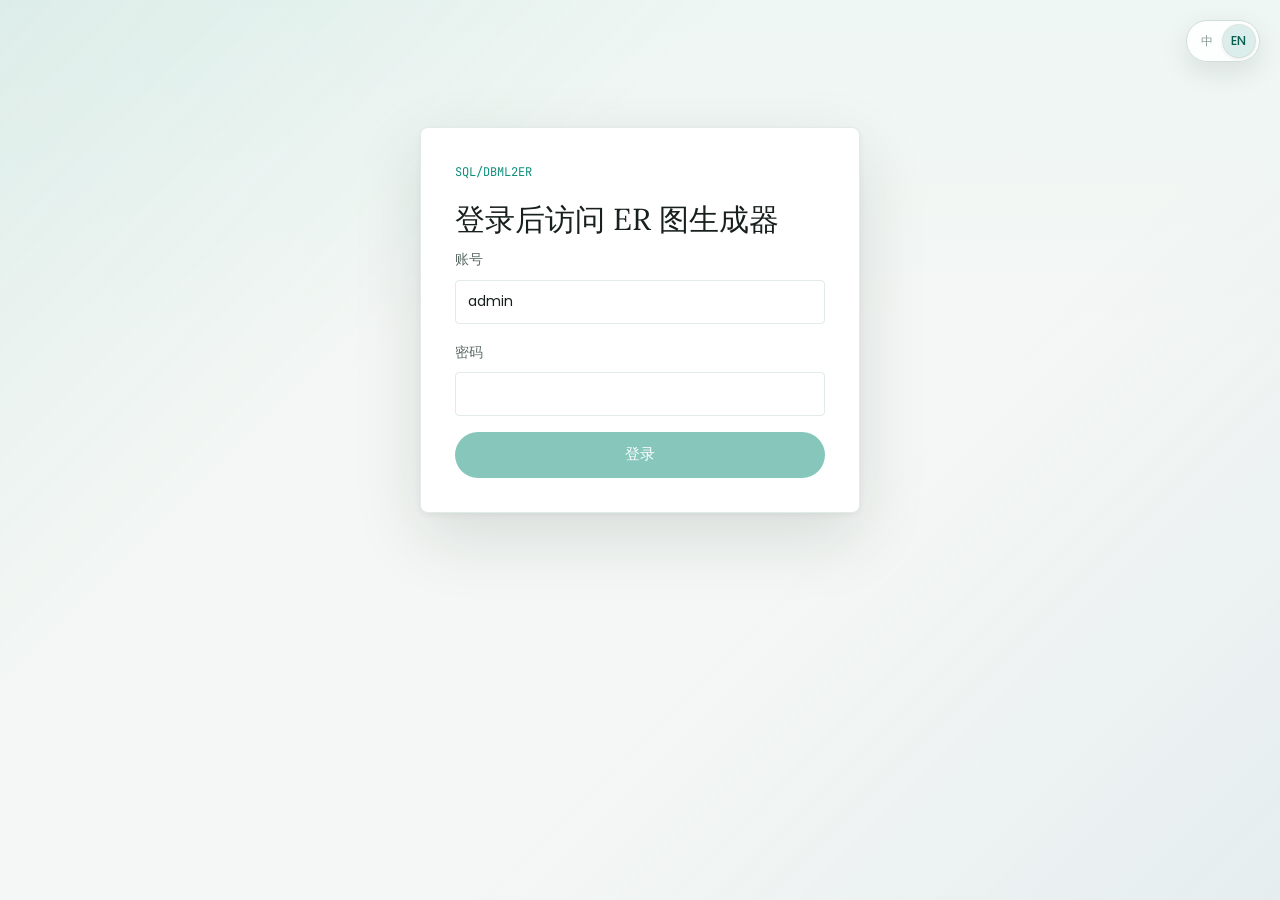
==== commit 4a6cd857: "deploy github pages" ====
--- a/index.html
+++ b/index.html
@@ -9,7 +9,7 @@
     />
     <meta name="theme-color" content="#f4f7f5" />
     <title>SQL/DBML2ER</title>
-    <script type="module" crossorigin src="/assets/index-CStLNLYH.js"></script>
+    <script type="module" crossorigin src="/assets/index-CgBnX9WI.js"></script>
     <link rel="modulepreload" crossorigin href="/assets/rolldown-runtime-BYbx6iT9.js">
     <link rel="modulepreload" crossorigin href="/assets/vendor-antv-BL8iIaCQ.js">
     <link rel="modulepreload" crossorigin href="/assets/vendor-g6-D6hJtcaT.js">
